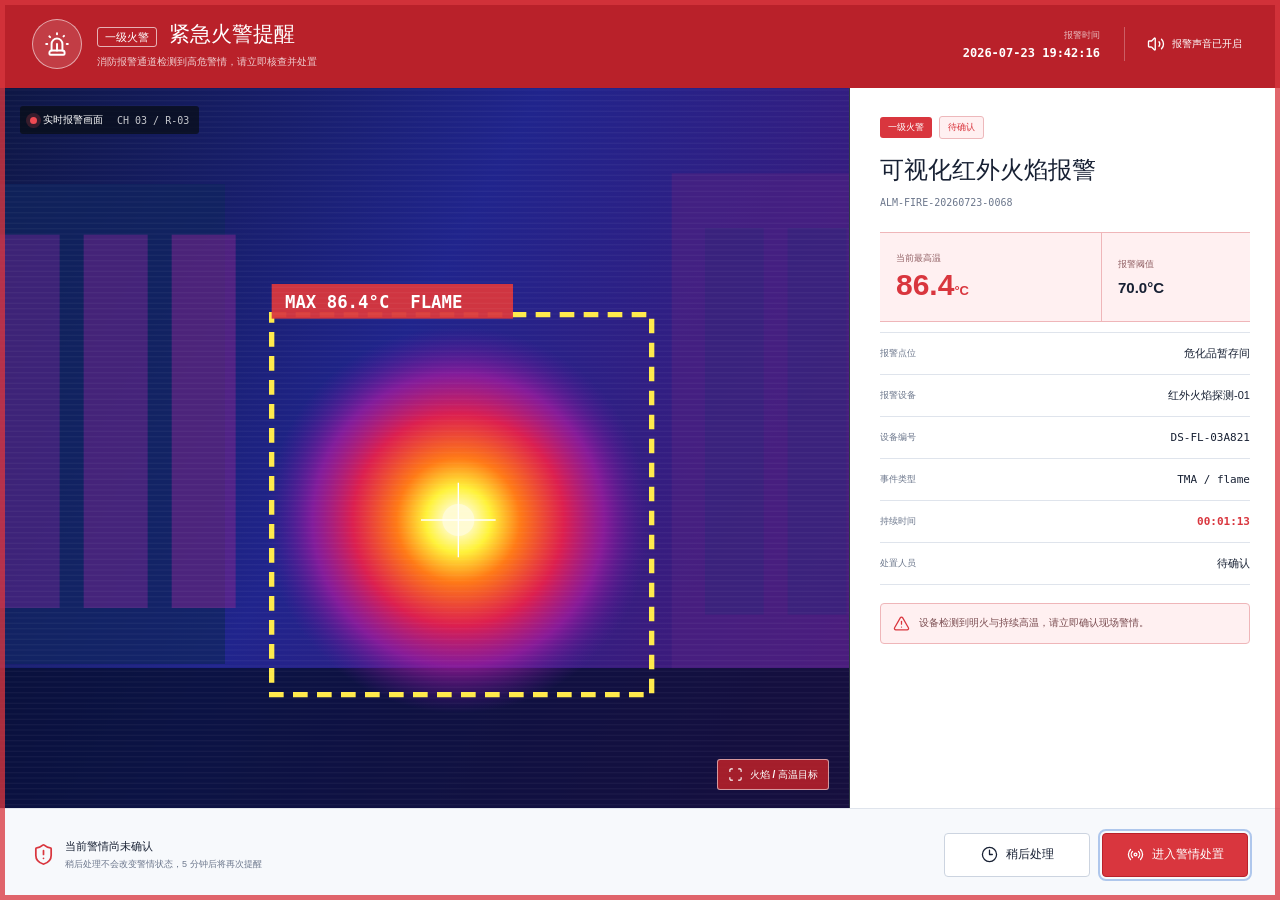
==== index.html @ d331633c "Publish smart fire safety demo" ====
<!doctype html>
<html lang="zh-CN">
  <head>
    <meta charset="UTF-8" />
    <meta name="viewport" content="width=device-width, initial-scale=1.0" />
    <meta name="color-scheme" content="light" />
    <title>智慧消防综合管理平台</title>
    <link rel="stylesheet" href="styles.css" />
  </head>
  <body>
    <div class="app-shell">
      <aside class="sidebar" aria-label="主导航">
        <div class="brand-block">
          <div class="brand-mark" aria-hidden="true"><i data-lucide="building-2"></i></div>
          <div>
            <strong>养老机构数智</strong>
            <span>管理平台</span>
          </div>
        </div>

        <nav class="nav-list">
          <button class="nav-item static-nav" type="button">
            <i data-lucide="folder"></i><span>任务中心</span><i data-lucide="chevron-right"></i>
          </button>
          <button class="nav-item static-nav" type="button"><i data-lucide="image"></i><span>主体责任</span><i data-lucide="chevron-right"></i></button>
          <button class="nav-item static-nav" type="button"><i data-lucide="folder"></i><span>场所设置</span><i data-lucide="chevron-right"></i></button>
          <button class="nav-item static-nav" type="button">
            <i data-lucide="folder"></i><span>设施运行</span><i data-lucide="chevron-right"></i>
          </button>
          <button class="nav-item static-nav" type="button"><i data-lucide="folder"></i><span>日常安全管理</span><i data-lucide="chevron-right"></i></button>
          <button class="nav-item static-nav" type="button"><i data-lucide="folder"></i><span>隐患整改</span><i data-lucide="chevron-right"></i></button>
          <button class="nav-item static-nav" type="button">
            <i data-lucide="folder"></i><span>能力提升</span><i data-lucide="chevron-right"></i>
          </button>
          <button class="nav-item static-nav" type="button"><i data-lucide="stethoscope"></i><span>教育培训</span><i data-lucide="chevron-right"></i></button>
          <button class="nav-item" type="button" data-view="terminals">
            <i data-lucide="cpu"></i><span>智能终端</span><i data-lucide="chevron-down"></i>
          </button>
          <button class="nav-subitem active" type="button" data-view="terminals">设备运行状态</button>
          <button class="nav-subitem" type="button" data-view="terminal-alarms">设备告警列表<b class="nav-sub-badge">3</b></button>
          <button class="nav-subitem" type="button" data-view="terminal-warnings">设备预警列表<b class="nav-sub-badge warning">4</b></button>
          <button class="nav-subitem" type="button" data-view="terminal-faults">设备故障记录<b class="nav-sub-badge fault" id="faultNavBadge">3</b></button>
          <button class="nav-item" type="button" data-view="video-monitoring" data-video-module="offduty">
            <i data-lucide="video"></i><span>视频监控</span><i data-lucide="chevron-right"></i>
          </button>
          <button class="nav-item static-nav" type="button"><i data-lucide="folder"></i><span>微型消防站</span><i data-lucide="chevron-right"></i></button>
          <button class="nav-item static-nav" type="button"><i data-lucide="satellite-dish"></i><span>消防点位设置</span><i data-lucide="chevron-right"></i></button>
        </nav>

        <div class="sidebar-status">
          <div class="status-heading">
            <span>报警接入服务</span>
            <i data-lucide="more-horizontal"></i>
          </div>
          <div class="service-row">
            <span class="pulse-dot"></span>
            <div><strong>AMS 监听正常</strong><small>UDP :7200</small></div>
          </div>
          <div class="service-meta"><span>设备在线</span><strong>31 / 32</strong></div>
        </div>
      </aside>

      <main class="main-area">
        <header class="topbar">
          <nav class="module-nav" aria-label="业务模块">
            <button type="button"><i data-lucide="shield-check"></i>食品安全</button>
            <button type="button"><i data-lucide="chart-pie"></i>膳食营养</button>
            <button type="button"><i data-lucide="leaf"></i>食材采购与经费</button>
            <button type="button"><i data-lucide="shopping-cart"></i>物品管理</button>
            <button type="button"><i data-lucide="badge-japanese-yen"></i>资金监测</button>
            <button class="active" type="button"><i data-lucide="flame"></i>消防安全</button>
            <button type="button"><i data-lucide="settings"></i>系统设置</button>
          </nav>
          <div class="topbar-actions">
            <div class="site-select"><button type="button" id="siteButton">金台区第一养老院 <i data-lucide="chevron-down"></i></button></div>
            <button class="message-button" type="button"><i data-lucide="message-circle"></i><span>消息中心</span><b>3</b></button>
            <button class="icon-button" type="button" id="soundToggle" title="关闭告警声音" aria-label="关闭告警声音">
              <i data-lucide="volume-2"></i><span class="notify-dot"></span>
            </button>
            <button class="icon-button" type="button" id="refreshButton" title="刷新数据" aria-label="刷新数据">
              <i data-lucide="refresh-cw"></i>
            </button>
            <div class="operator">
              <span>管</span>
              <div><strong>Admin</strong><small id="liveClock">2026-07-23 19:43:08</small></div>
              <i data-lucide="chevron-down"></i>
            </div>
          </div>
        </header>

        <div class="workspace-tabs">
          <button class="tab-collapse" type="button" title="收起侧栏" aria-label="收起侧栏"><i data-lucide="panel-left-close"></i></button>
          <div class="active-tab"><i data-lucide="cpu"></i><span id="workspaceTabLabel">设备运行状态</span><button type="button" title="关闭页签" aria-label="关闭页签"><i data-lucide="x"></i></button></div>
          <div class="tab-spacer"></div>
          <button class="tab-tools" type="button" title="页签管理" aria-label="页签管理"><i data-lucide="chevrons-right"></i></button>
        </div>

        <div class="view-container">
          <section class="app-view" id="view-dashboard" data-view-panel="dashboard" hidden>
            <div class="page-heading">
              <div>
                <div class="eyebrow"><span class="demo-badge">演示数据</span><span>园区消防态势</span></div>
                <h1>消防安全运行总览</h1>
              </div>
              <div class="page-actions">
                <span class="updated-at">数据更新于 <b id="updatedAt">19:43:08</b></span>
                <button class="secondary-button" type="button" id="exportButton"><i data-lucide="download"></i>导出日报</button>
              </div>
            </div>

            <div class="critical-strip" role="status">
              <div class="critical-icon"><i data-lucide="flame"></i></div>
              <div class="critical-copy">
                <div><span>一级告警</span><strong>可视化红外火焰探测器检测到火焰与高温</strong></div>
                <p>危化品暂存间 · 当前 86.4°C · 阈值 70.0°C · 19:42:16</p>
              </div>
              <div class="critical-duration"><small>持续时间</small><strong id="criticalDuration">00:01:12</strong></div>
              <button class="danger-button" type="button" data-action="handle" data-alert-id="flame">立即处置</button>
            </div>

            <div class="metric-band" aria-label="关键指标">
              <article class="metric-item metric-danger">
                <div><span>待处置告警</span><i data-lucide="circle-alert"></i></div>
                <strong>3</strong><small>较昨日同期 <b>+1</b></small>
              </article>
              <article class="metric-item">
                <div><span>今日告警</span><i data-lucide="bell-ring"></i></div>
                <strong>12</strong><small>已闭环 <b>9</b></small>
              </article>
              <article class="metric-item">
                <div><span>设备在线率</span><i data-lucide="radio-tower"></i></div>
                <strong>96.9<em>%</em></strong><small>31 / 32 台在线</small>
              </article>
              <article class="metric-item">
                <div><span>平均响应</span><i data-lucide="timer"></i></div>
                <strong>02:18</strong><small>目标 ≤ 03:00</small>
              </article>
              <article class="metric-item">
                <div><span>今日安全运行</span><i data-lucide="shield-check"></i></div>
                <strong>19<em>h</em></strong><small>高风险点位 1 处</small>
              </article>
            </div>

            <section class="operations-section" aria-labelledby="active-events-heading">
              <div class="section-toolbar">
                <div>
                  <h2 id="active-events-heading">实时事件</h2>
                  <span class="section-subtitle">按风险等级与触发时间排序</span>
                </div>
                <div class="segmented-control" role="tablist" aria-label="事件状态">
                  <button class="active" type="button" data-alert-filter="pending">待处置 <b>3</b></button>
                  <button type="button" data-alert-filter="processing">处理中 <b>2</b></button>
                  <button type="button" data-alert-filter="closed">已闭环 <b>9</b></button>
                </div>
              </div>

              <div class="event-workbench">
                <div class="alert-queue" id="alertQueue" aria-label="告警列表"></div>

                <div class="evidence-panel">
                  <div class="evidence-toolbar">
                    <div class="camera-title"><span class="live-dot"></span><strong id="focusCameraName">危化品暂存间 · 红外火焰-01</strong></div>
                    <div class="view-switch" role="group" aria-label="画面模式">
                      <button type="button" data-camera-mode="visible">可见光</button>
                      <button class="active" type="button" data-camera-mode="thermal">热成像</button>
                    </div>
                    <button class="icon-button compact" type="button" id="snapshotButton" title="保存当前抓拍" aria-label="保存当前抓拍"><i data-lucide="camera"></i></button>
                    <button class="icon-button compact" type="button" id="expandButton" title="全屏查看" aria-label="全屏查看"><i data-lucide="maximize-2"></i></button>
                  </div>
                  <div class="focus-canvas-wrap" id="focusCanvasWrap">
                    <canvas id="focusCanvas" width="960" height="540" aria-label="告警监控画面"></canvas>
                    <div class="canvas-hud top-left"><span id="focusTimestamp">2026-07-23 19:42:16</span><span>CH 03</span></div>
                    <div class="canvas-hud bottom-right"><span>演示画面</span></div>
                    <div class="temperature-scale" id="temperatureScale" aria-hidden="true"><span>120°</span><i></i><span>20°</span></div>
                  </div>
                  <div class="evidence-caption">
                    <div><i data-lucide="scan-line"></i><span id="evidenceSummary">检测区域 R-03 · 最高温点已超过阈值 16.4°C</span></div>
                    <button type="button" id="historyButton">查看前后 30 秒</button>
                  </div>
                </div>

                <aside class="event-detail" aria-label="事件详情">
                  <div class="detail-heading">
                    <div><span class="severity-label level-one" id="detailSeverity">一级</span><span class="state-label" id="detailState">待处置</span></div>
                    <button class="icon-button compact" type="button" id="detailMore" title="更多操作" aria-label="更多操作"><i data-lucide="ellipsis"></i></button>
                  </div>
                  <h3 id="detailTitle">高温与火焰报警</h3>
                  <p class="detail-code" id="detailCode">ALM-20260723-0042</p>
                  <dl class="detail-list">
                    <div><dt>监测点位</dt><dd id="detailLocation">危化品暂存间</dd></div>
                    <div><dt>触发设备</dt><dd id="detailDevice">红外火焰-01</dd></div>
                    <div><dt>设备序列号</dt><dd id="detailSerial">DS-FL-03A821</dd></div>
                    <div><dt>事件类型</dt><dd><code id="detailEventType">TMA / flame</code></dd></div>
                    <div><dt>通道 / 规则</dt><dd id="detailChannel">CH 03 / R-03</dd></div>
                    <div><dt>发生时间</dt><dd id="detailTime">2026-07-23 19:42:16</dd></div>
                  </dl>
                  <div class="temperature-reading" id="temperatureReading">
                    <div><span>当前最高温</span><strong id="currentTemp">86.4<em>°C</em></strong></div>
                    <div><span>报警阈值</span><b id="thresholdTemp">70.0°C</b></div>
                  </div>
                  <div class="response-owner">
                    <span>当前责任人</span>
                    <div><span class="avatar">未</span><b id="detailOwner">待分派</b></div>
                  </div>
                  <button class="primary-action" type="button" data-action="handle" data-alert-id="flame"><i data-lucide="radio"></i>接警并处置</button>
                </aside>
              </div>
            </section>

            <section class="monitoring-section" id="monitoring-section" aria-labelledby="monitoring-heading">
              <div class="section-toolbar">
                <div><h2 id="monitoring-heading">重点监测点位</h2><span class="section-subtitle">三类设备实时状态</span></div>
                <button class="text-button" type="button" data-view-jump="devices">查看全部设备 <i data-lucide="arrow-right"></i></button>
              </div>
              <div class="monitor-grid">
                <article class="monitor-card" data-alert-select="offduty">
                  <div class="monitor-visual"><canvas id="scene-offduty" width="640" height="360"></canvas><span class="monitor-chip danger">岗位无人</span><span class="monitor-time">19:40:31</span></div>
                  <div class="monitor-body"><div><strong>消控室主岗</strong><span>人员在离岗检测</span></div><div class="mini-stat"><span>离岗时长</span><b>06:48</b></div></div>
                  <footer><span><i></i>设备在线</span><code>isSupportOffDuty</code></footer>
                </article>
                <article class="monitor-card" data-alert-select="passage">
                  <div class="monitor-visual"><canvas id="scene-passage" width="640" height="360"></canvas><span class="monitor-chip warning">车辆占用</span><span class="monitor-time">19:41:03</span></div>
                  <div class="monitor-body"><div><strong>东侧消防通道</strong><span>室外通道检测</span></div><div class="mini-stat"><span>占用时长</span><b>02:13</b></div></div>
                  <footer><span><i></i>设备在线</span><code>isSupportChannelOccupy</code></footer>
                </article>
                <article class="monitor-card" data-alert-select="flame">
                  <div class="monitor-visual"><canvas id="scene-thermal" width="640" height="360"></canvas><span class="monitor-chip danger">火焰 / 高温</span><span class="monitor-time">19:42:16</span></div>
                  <div class="monitor-body"><div><strong>危化品暂存间</strong><span>可视化红外火焰探测</span></div><div class="mini-stat hot"><span>最高温度</span><b>86.4°C</b></div></div>
                  <footer><span><i></i>设备在线</span><code>TMA / flame</code></footer>
                </article>
              </div>
            </section>

            <section class="analysis-grid" aria-label="趋势和设备健康">
              <div class="trend-panel">
                <div class="section-toolbar compact-toolbar">
                  <div><h2>近 7 日告警趋势</h2><span class="section-subtitle">按设备类型统计</span></div>
                  <div class="legend"><span><i class="legend-offduty"></i>人员离岗</span><span><i class="legend-passage"></i>通道占用</span><span><i class="legend-flame"></i>火焰高温</span></div>
                </div>
                <canvas id="trendCanvas" width="900" height="260" aria-label="近七日告警趋势图"></canvas>
              </div>
              <div class="health-panel">
                <div class="section-toolbar compact-toolbar"><div><h2>设备健康</h2><span class="section-subtitle">1 台设备需要关注</span></div><button class="icon-button compact" title="设备健康设置" aria-label="设备健康设置"><i data-lucide="settings-2"></i></button></div>
                <div class="health-list">
                  <div><span class="health-icon warning"><i data-lucide="wifi-off"></i></span><p><strong>北门通道检测-02</strong><small>网络抖动 · 18:56</small></p><b>78%</b></div>
                  <div><span class="health-icon ok"><i data-lucide="cctv"></i></span><p><strong>消控室离岗检测-01</strong><small>运行正常 · 19:43</small></p><b>99%</b></div>
                  <div><span class="health-icon ok"><i data-lucide="thermometer"></i></span><p><strong>红外火焰探测-01</strong><small>运行正常 · 19:43</small></p><b>97%</b></div>
                </div>
              </div>
            </section>
          </section>

          <section class="app-view" id="view-alarms" data-view-panel="alarms" hidden>
            <div class="page-heading">
              <div><div class="eyebrow"><span>事件处置</span></div><h1>告警中心</h1></div>
              <div class="page-actions"><button class="secondary-button"><i data-lucide="sliders-horizontal"></i>通知规则</button><button class="primary-button"><i data-lucide="file-down"></i>导出记录</button></div>
            </div>
            <div class="alert-summary-band">
              <div><span>待处置</span><strong>3</strong><small>一级 1 · 二级 2</small></div>
              <div><span>处理中</span><strong>2</strong><small>超时 0</small></div>
              <div><span>今日已闭环</span><strong>9</strong><small>闭环率 75%</small></div>
              <div><span>平均处置时长</span><strong>08:42</strong><small>较昨日 -01:15</small></div>
            </div>
            <div class="filter-bar">
              <label class="filter-search"><i data-lucide="search"></i><input id="alarmSearch" type="search" placeholder="告警编号、设备或点位" /></label>
              <select id="typeFilter" aria-label="事件类型"><option value="all">全部事件类型</option><option value="flame">火焰 / 高温</option><option value="passage">通道占用</option><option value="offduty">人员离岗</option></select>
              <select id="levelFilter" aria-label="风险等级"><option value="all">全部等级</option><option value="1">一级</option><option value="2">二级</option><option value="3">三级</option></select>
              <select id="stateFilter" aria-label="处置状态"><option value="all">全部状态</option><option value="pending">待处置</option><option value="processing">处理中</option><option value="closed">已闭环</option></select>
              <button class="icon-button compact" id="clearFilters" title="重置筛选" aria-label="重置筛选"><i data-lucide="rotate-ccw"></i></button>
            </div>
            <div class="data-table-wrap">
              <table class="data-table alert-table">
                <thead><tr><th>风险</th><th>告警事件</th><th>点位 / 设备</th><th>事件类型</th><th>发生时间</th><th>持续</th><th>状态</th><th>责任人</th><th></th></tr></thead>
                <tbody id="alarmTableBody"></tbody>
              </table>
              <div class="table-empty" id="alarmTableEmpty" hidden><i data-lucide="search-x"></i><strong>未找到匹配告警</strong><span>请调整筛选条件</span></div>
              <div class="table-footer"><span id="alarmCountLabel">共 8 条记录</span><div class="pagination"><button disabled><i data-lucide="chevron-left"></i></button><button class="active">1</button><button>2</button><button><i data-lucide="chevron-right"></i></button></div></div>
            </div>
          </section>

          <section class="app-view" id="view-devices" data-view-panel="devices" hidden>
            <div class="page-heading">
              <div><div class="eyebrow"><span>设备资产</span></div><h1>设备管理</h1></div>
              <div class="page-actions"><button class="secondary-button"><i data-lucide="scan-search"></i>发现设备</button><button class="primary-button" id="addDeviceButton"><i data-lucide="plus"></i>添加设备</button></div>
            </div>
            <div class="device-overview">
              <div class="device-total"><span class="device-total-icon"><i data-lucide="boxes"></i></span><div><span>设备总数</span><strong>32</strong><small>覆盖 18 个监测点位</small></div></div>
              <div><span>在线</span><strong class="success-text">31</strong><div class="progress"><i style="width:96.9%"></i></div></div>
              <div><span>离线</span><strong class="danger-text">1</strong><div class="progress danger"><i style="width:3.1%"></i></div></div>
              <div><span>今日上报</span><strong>2,841</strong><small>事件与心跳数据</small></div>
              <div><span>平均可用率</span><strong>99.2%</strong><small>近 30 天</small></div>
            </div>
            <div class="filter-bar">
              <label class="filter-search wide"><i data-lucide="search"></i><input id="deviceSearch" type="search" placeholder="搜索设备名称、序列号或点位" /></label>
              <div class="segmented-control device-tabs"><button class="active" data-device-type="all">全部 32</button><button data-device-type="offduty">离岗检测 8</button><button data-device-type="passage">通道检测 16</button><button data-device-type="flame">火焰探测 8</button></div>
            </div>
            <div class="data-table-wrap">
              <table class="data-table device-table">
                <thead><tr><th>设备</th><th>监测点位</th><th>产品类型</th><th>能力识别</th><th>网络 / 心跳</th><th>在线状态</th><th>固件版本</th><th></th></tr></thead>
                <tbody id="deviceTableBody"></tbody>
              </table>
              <div class="table-footer"><span>显示 6 台重点设备，共 32 台</span><button class="text-button">查看全部资产 <i data-lucide="arrow-right"></i></button></div>
            </div>
          </section>

          <section class="app-view" id="view-terminals" data-view-panel="terminals">
            <div class="page-heading">
              <div><div class="eyebrow"><span>消防物联设备</span><span class="connection-badge"><i></i>状态同步正常</span></div><h1>设备运行状态</h1></div>
              <div class="page-actions"><span class="updated-at">最近同步 <b id="terminalSyncTime">19:43:08</b></span><button class="secondary-button" id="syncTerminals"><i data-lucide="refresh-cw"></i>同步状态</button></div>
            </div>

            <div class="terminal-overview" aria-label="智能终端概况">
              <div class="terminal-total"><span class="device-total-icon"><i data-lucide="cpu"></i></span><div><span>终端总数</span><strong>57</strong><small>8 类消防物联设备</small></div></div>
              <div><span>在线设备</span><strong class="success-text">56</strong><small>在线率 98.2%</small></div>
              <div><span>当前告警</span><strong class="danger-text">3</strong><small>均来自视频监测设备</small></div>
              <div><span>状态异常</span><strong class="warning-text">2</strong><small>离线 1 · 预警 1</small></div>
              <div><span>覆盖点位</span><strong>24</strong><small>消防水源、管网及重点区域</small></div>
            </div>

            <section class="terminal-types-section" aria-labelledby="terminal-types-heading">
              <div class="section-toolbar">
                <div><h2 id="terminal-types-heading">设备类型</h2><span class="section-subtitle">点击类型筛选设备</span></div>
                <button class="text-button active" type="button" data-terminal-type="all">全部设备 57 <i data-lucide="rotate-ccw"></i></button>
              </div>
              <div class="terminal-type-grid">
                <button class="terminal-type-card" type="button" data-terminal-type="power"><span class="terminal-type-icon blue"><i data-lucide="zap"></i></span><div><strong>智能用电采集终端</strong><small>12 台 · 全部在线</small></div><b class="status-pill online">正常</b></button>
                <button class="terminal-type-card" type="button" data-terminal-type="transmitter"><span class="terminal-type-icon cyan"><i data-lucide="radio-tower"></i></span><div><strong>用户信息传输装置</strong><small>6 台 · 全部在线</small></div><b class="status-pill online">正常</b></button>
                <button class="terminal-type-card" type="button" data-terminal-type="level"><span class="terminal-type-icon cyan"><i data-lucide="waves"></i></span><div><strong>无线远程液位采集终端</strong><small>8 台 · 1 台离线</small></div><b class="status-pill offline">关注</b></button>
                <button class="terminal-type-card" type="button" data-terminal-type="pressure"><span class="terminal-type-icon blue"><i data-lucide="gauge"></i></span><div><strong>无线远程压力采集终端</strong><small>10 台 · 全部在线</small></div><b class="status-pill online">正常</b></button>
                <button class="terminal-type-card" type="button" data-terminal-type="gas"><span class="terminal-type-icon amber"><i data-lucide="wind"></i></span><div><strong>可燃气体探测器</strong><small>5 台 · 1 台预警</small></div><b class="status-pill warning">预警</b></button>
                <button class="terminal-type-card camera-type" type="button" data-terminal-type="offduty"><span class="terminal-type-icon purple"><i data-lucide="user-round-x"></i></span><div><strong>人员在离岗监测</strong><small>4 台 · 1 条告警</small></div><b class="status-pill alarm">告警</b></button>
                <button class="terminal-type-card camera-type" type="button" data-terminal-type="passage"><span class="terminal-type-icon amber"><i data-lucide="traffic-cone"></i></span><div><strong>室外通道监测</strong><small>8 台 · 1 条告警</small></div><b class="status-pill alarm">告警</b></button>
                <button class="terminal-type-card camera-type" type="button" data-terminal-type="flame"><span class="terminal-type-icon red"><i data-lucide="flame"></i></span><div><strong>可视化红外火焰探测器</strong><small>4 台 · 1 条告警</small></div><b class="status-pill alarm">告警</b></button>
              </div>
            </section>

            <div class="filter-bar terminal-filter-bar">
              <label class="filter-search wide"><i data-lucide="search"></i><input id="terminalSearch" type="search" placeholder="搜索设备名称、编号或监测点位" /></label>
              <select id="terminalStatusFilter" aria-label="终端状态"><option value="all">全部状态</option><option value="normal">正常</option><option value="warning">预警</option><option value="alarm">告警</option><option value="offline">离线</option></select>
              <select id="terminalZoneFilter" aria-label="所属区域"><option value="all">全部区域</option><option value="消防控制室">消防控制室</option><option value="配电区域">配电区域</option><option value="消防水源">消防水源</option><option value="消防管网">消防管网</option><option value="重点防护区">重点防护区</option><option value="室外通道">室外通道</option></select>
              <button class="icon-button compact" id="clearTerminalFilters" title="重置筛选" aria-label="重置筛选"><i data-lucide="rotate-ccw"></i></button>
            </div>

            <div class="data-table-wrap">
              <table class="data-table terminal-table">
                <thead><tr><th>终端设备</th><th>监测点位</th><th>设备类型</th><th>实时状态 / 读数</th><th>通信质量</th><th>运行状态</th><th>更新时间</th><th></th></tr></thead>
                <tbody id="terminalTableBody"></tbody>
              </table>
              <div class="table-empty" id="terminalTableEmpty" hidden><i data-lucide="search-x"></i><strong>未找到匹配终端</strong><span>请调整筛选条件</span></div>
              <div class="table-footer"><span id="terminalCountLabel">显示 12 台重点终端，共 57 台</span><div class="terminal-legend"><span><i class="normal"></i>正常</span><span><i class="warning"></i>预警</span><span><i class="alarm"></i>告警</span><span><i class="offline"></i>离线</span></div></div>
            </div>
          </section>

          <section class="app-view terminal-event-view" id="view-terminal-alarms" data-view-panel="terminal-alarms" hidden>
            <div class="page-heading">
              <div><div class="eyebrow"><span>智能终端</span><span class="connection-badge alarm-connection"><i></i>火警通道在线</span></div><h1>设备告警列表</h1></div>
              <div class="page-actions"><span class="updated-at">最近接警 <b>19:42:16</b></span><button class="secondary-button" id="exportFireAlarms"><i data-lucide="file-down"></i>导出记录</button></div>
            </div>

            <div class="alert-summary-band fire-summary-band" aria-label="设备告警概况">
              <div><span>待确认火警</span><strong class="danger-text" id="firePendingCount">2</strong><small>一级火警 1 条</small></div>
              <div><span>警情处置中</span><strong class="warning-text" id="fireProcessingCount">1</strong><small>现场人员已到场</small></div>
              <div><span>今日火警</span><strong>6</strong><small>自动报警 5 · 主机上报 1</small></div>
              <div><span>今日已闭环</span><strong class="success-text" id="fireClosedCount">3</strong><small>平均处置 08:42</small></div>
            </div>

            <div class="filter-bar fire-alarm-filter">
              <label class="filter-search wide"><i data-lucide="search"></i><input id="fireAlarmSearch" type="search" placeholder="搜索警情编号、设备或点位" /></label>
              <select id="fireAlarmLevelFilter" aria-label="火警等级"><option value="all">全部等级</option><option value="1">一级火警</option><option value="2">二级火警</option></select>
              <select id="fireAlarmStateFilter" aria-label="火警状态"><option value="all">全部状态</option><option value="pending">待确认</option><option value="confirmed">已确认</option><option value="processing">处置中</option><option value="reset">已复位</option><option value="false">误报消警</option></select>
              <button class="icon-button compact" id="clearFireAlarmFilters" title="重置筛选" aria-label="重置筛选"><i data-lucide="rotate-ccw"></i></button>
            </div>

            <div class="fire-alarm-workbench">
              <aside class="fire-alarm-list-panel" aria-label="火警记录">
                <header><div><strong>火警记录</strong><span id="fireAlarmCountLabel">共 6 条</span></div><span class="live-indicator"><i></i>实时</span></header>
                <div class="fire-alarm-list" id="fireAlarmList"></div>
                <div class="fire-list-empty" id="fireAlarmListEmpty" hidden><i data-lucide="search-x"></i><span>暂无匹配火警</span></div>
              </aside>

              <section class="fire-alarm-detail-panel" aria-label="火警详情">
                <header class="fire-detail-header">
                  <div><div class="fire-detail-tags"><span class="severity-label level-one" id="fireDetailLevel">一级火警</span><span class="state-pill pending" id="fireDetailState">待确认</span></div><h2 id="fireDetailTitle">可视化红外火焰报警</h2><p id="fireDetailMeta">危化品暂存间 · 红外火焰探测-01 · ALM-FIRE-20260723-0068</p></div>
                  <div class="fire-detail-clock"><span>持续时间</span><strong id="fireDetailDuration">00:01:12</strong></div>
                </header>

                <div class="fire-process-strip" id="fireProcessStrip" aria-label="警情处置进度"></div>

                <div class="fire-detail-body">
                  <div class="fire-evidence-column">
                    <div class="fire-evidence-toolbar">
                      <div><strong id="fireEvidenceTitle">现场影像</strong><span id="fireEvidenceTime">2026-07-23 19:42:16</span></div>
                      <div class="segmented-control compact-segmented fire-evidence-switch" role="group" aria-label="影像类型">
                        <button class="active" type="button" data-fire-evidence="images"><i data-lucide="images"></i>火警图片</button>
                        <button type="button" data-fire-evidence="video"><i data-lucide="video"></i>前后录像</button>
                      </div>
                    </div>

                    <div class="fire-data-evidence" id="fireDataEvidence" hidden>
                      <div class="data-evidence-status"><span><i data-lucide="radio-tower"></i></span><div><strong>用户信息传输装置数据上报</strong><p>当前事件由消防主机数据触发，无现场图片及前后录像。</p></div><b>数据型事件</b></div>
                      <dl class="data-evidence-grid">
                        <div><dt>主机状态</dt><dd id="transmitterHostState">火警</dd></div>
                        <div><dt>上报协议</dt><dd id="transmitterProtocol">ISUP / EHome</dd></div>
                        <div><dt>报警回路</dt><dd id="transmitterLoop">03</dd></div>
                        <div><dt>报警点位</dt><dd id="transmitterPoint">012</dd></div>
                        <div><dt>事件代码</dt><dd><code id="transmitterEventCode">fireAlarm</code></dd></div>
                        <div><dt>事件状态</dt><dd><code id="transmitterEventState">active</code></dd></div>
                      </dl>
                      <div class="raw-report-block"><header><span>原始上报摘要</span><time id="transmitterReportTime">19:36:09</time></header><code id="transmitterRawReport">eventType=fireAlarm; eventState=active; loop=03; point=012;</code></div>
                    </div>

                    <div class="fire-image-evidence" id="fireImageEvidence">
                      <div class="fire-main-visual"><canvas id="fireAlarmMainCanvas" width="960" height="540" aria-label="火警主画面"></canvas><span class="evidence-label danger">火焰检测框</span><span class="evidence-camera">CH 03 · 可见光</span></div>
                      <div class="fire-thumbnail-grid">
                        <button class="fire-thumbnail active" type="button" data-fire-image-mode="visible"><canvas id="fireSnapshotVisible" width="320" height="180" aria-label="可见光抓拍"></canvas><span>可见光抓拍</span><time>19:42:16</time></button>
                        <button class="fire-thumbnail" type="button" data-fire-image-mode="thermal"><canvas id="fireSnapshotThermal" width="320" height="180" aria-label="热成像抓拍"></canvas><span>热成像抓拍</span><time>19:42:16</time></button>
                        <button class="fire-thumbnail" type="button" data-fire-image-mode="context"><canvas id="fireSnapshotContext" width="320" height="180" aria-label="现场全景"></canvas><span>现场全景</span><time>19:42:08</time></button>
                      </div>
                    </div>

                    <div class="fire-video-evidence" id="fireVideoEvidence" hidden>
                      <div class="fire-video-visual"><canvas id="fireAlarmVideoCanvas" width="960" height="540" aria-label="火警前后录像"></canvas><button class="video-play-button" id="fireVideoPlay" type="button" title="播放录像" aria-label="播放录像"><i data-lucide="play"></i></button><span class="evidence-camera" id="fireVideoTimestamp">19:41:46 · 报警前 30 秒</span></div>
                      <div class="video-timeline"><i></i><span class="alarm-marker"></span></div>
                      <div class="video-offset-control" role="group" aria-label="录像时间段"><button class="active" type="button" data-fire-video-offset="before">报警前 30 秒</button><button type="button" data-fire-video-offset="alarm">告警时刻</button><button type="button" data-fire-video-offset="after">报警后 30 秒</button></div>
                    </div>
                  </div>

                  <aside class="fire-information-panel">
                    <div class="fire-reading-strip"><div><span>当前最高温</span><strong id="fireDetailTemperature">86.4<em>°C</em></strong></div><div><span>报警阈值</span><b id="fireDetailThreshold">70.0°C</b></div></div>
                    <dl class="fire-information-list">
                      <div><dt>报警点位</dt><dd id="fireDetailLocation">危化品暂存间</dd></div>
                      <div><dt>报警设备</dt><dd id="fireDetailDevice">红外火焰探测-01</dd></div>
                      <div><dt>设备编号</dt><dd><code id="fireDetailSerial">DS-FL-03A821</code></dd></div>
                      <div><dt>报警类型</dt><dd><code id="fireDetailEventType">TMA / flame</code></dd></div>
                      <div><dt>报警通道</dt><dd id="fireDetailChannel">CH 03 / R-03</dd></div>
                      <div><dt>处置人员</dt><dd id="fireDetailOperator">待确认</dd></div>
                    </dl>
                    <div class="fire-disposition-note"><span>警情记录</span><p id="fireDispositionNote">设备检测到明火与持续高温，请立即确认现场警情。</p></div>
                    <div class="fire-action-grid">
                      <button class="fire-action assignment" type="button" data-assign-fire><i data-lucide="user-plus"></i>指派处置人员</button>
                      <button class="fire-action primary" type="button" data-fire-action="confirm"><i data-lucide="badge-check"></i>确认警情</button>
                      <button class="fire-action false" type="button" data-fire-action="false"><i data-lucide="circle-x"></i>误报消警</button>
                      <button class="fire-action" type="button" data-fire-action="dispose"><i data-lucide="radio"></i>警情处置</button>
                      <button class="fire-action" type="button" data-fire-action="reset"><i data-lucide="rotate-ccw"></i>设备复位</button>
                    </div>
                  </aside>
                </div>
              </section>
            </div>
          </section>

          <section class="app-view" id="view-terminal-warnings" data-view-panel="terminal-warnings" hidden>
            <div class="page-heading">
              <div><div class="eyebrow"><span>智能终端</span><span>运行风险提示</span></div><h1>设备预警列表</h1></div>
              <div class="page-actions"><button class="primary-button" id="exportWarnings"><i data-lucide="file-down"></i>导出记录</button></div>
            </div>
            <div class="alert-summary-band warning-summary-band" aria-label="设备预警概况">
              <div><span>当前预警</span><strong class="warning-text" id="warningActiveCount">4</strong><small>高风险 1 · 中风险 3</small></div>
              <div><span>待核查</span><strong id="warningPendingCount">3</strong><small>最长等待 12 分钟</small></div>
              <div><span>今日已恢复</span><strong class="success-text" id="warningRecoveredCount">8</strong><small>自动恢复 6 · 人工 2</small></div>
              <div><span>预警设备类型</span><strong>5</strong><small>用电、燃气、水系统及视频</small></div>
            </div>
            <div class="filter-bar">
              <label class="filter-search wide"><i data-lucide="search"></i><input id="terminalWarningSearch" type="search" placeholder="搜索预警编号、设备或点位" /></label>
              <select id="terminalWarningTypeFilter" aria-label="设备类型"><option value="all">全部设备类型</option><option value="power">智能用电</option><option value="transmitter">用户信息传输装置</option><option value="gas">可燃气体</option><option value="level">远程液位</option><option value="pressure">远程压力</option><option value="camera">视频监测</option></select>
              <select id="terminalWarningStateFilter" aria-label="预警状态"><option value="all">全部状态</option><option value="pending">待核查</option><option value="checking">核查中</option><option value="recovered">已恢复</option></select>
              <button class="icon-button compact" id="clearTerminalWarningFilters" title="重置筛选" aria-label="重置筛选"><i data-lucide="rotate-ccw"></i></button>
            </div>
            <div class="data-table-wrap">
              <table class="data-table terminal-warning-table">
                <thead><tr><th>风险</th><th>预警信息</th><th>设备 / 点位</th><th>当前值</th><th>预警阈值</th><th>首次发生</th><th>最近更新</th><th>处置人</th><th>状态</th><th></th></tr></thead>
                <tbody id="terminalWarningTableBody"></tbody>
              </table>
              <div class="table-empty" id="terminalWarningTableEmpty" hidden><i data-lucide="search-x"></i><strong>未找到匹配预警</strong><span>请调整筛选条件</span></div>
              <div class="table-footer"><span id="terminalWarningCountLabel">共 7 条记录</span><div class="warning-legend"><span><i class="risk-high"></i>高风险</span><span><i class="risk-medium"></i>中风险</span><span><i class="risk-low"></i>低风险</span></div></div>
            </div>
          </section>

          <section class="app-view" id="view-terminal-faults" data-view-panel="terminal-faults" hidden>
            <div class="page-heading">
              <div><div class="eyebrow"><span>智能终端</span><span>设备运行维护档案</span></div><h1>设备故障记录</h1></div>
            </div>
            <div class="alert-summary-band fault-summary-band" aria-label="设备故障概况">
              <div><span>当前故障</span><strong class="danger-text" id="faultActiveCount">3</strong><small>全部终端实时汇总</small></div>
              <div><span>待处理</span><strong id="faultPendingCount">1</strong><small>需要指派运维人员</small></div>
              <div><span>处理中</span><strong class="warning-text" id="faultProcessingCount">2</strong><small>运维人员已接单</small></div>
              <div><span>今日已修复</span><strong class="success-text" id="faultRepairedCount">5</strong><small>设备状态恢复正常</small></div>
            </div>
            <div class="filter-bar">
              <label class="filter-search wide"><i data-lucide="search"></i><input id="terminalFaultSearch" type="search" placeholder="搜索故障编号、设备、点位或故障代码" /></label>
              <select id="terminalFaultTypeFilter" aria-label="故障设备类型">
                <option value="all">全部设备类型</option>
                <option value="power">智能用电采集终端</option>
                <option value="transmitter">用户信息传输装置</option>
                <option value="level">无线远程液位终端</option>
                <option value="pressure">无线远程压力终端</option>
                <option value="gas">可燃气体探测器</option>
                <option value="offduty">人员在离岗监测</option>
                <option value="passage">室外通道监测</option>
                <option value="flame">红外火焰探测器</option>
              </select>
              <select id="terminalFaultStateFilter" aria-label="故障状态"><option value="all">全部状态</option><option value="pending">待处理</option><option value="processing">处理中</option><option value="repaired">已修复</option></select>
              <button class="icon-button compact" id="clearTerminalFaultFilters" title="重置筛选" aria-label="重置筛选"><i data-lucide="rotate-ccw"></i></button>
            </div>
            <div class="data-table-wrap">
              <table class="data-table terminal-fault-table">
                <thead><tr><th>故障信息</th><th>设备 / 点位</th><th>故障类型</th><th>首次发生</th><th>最近更新</th><th>持续时间</th><th>处理人</th><th>状态</th><th>操作</th></tr></thead>
                <tbody id="terminalFaultTableBody"></tbody>
              </table>
              <div class="table-empty" id="terminalFaultTableEmpty" hidden><i data-lucide="search-x"></i><strong>未找到匹配故障</strong><span>请调整筛选条件</span></div>
              <div class="table-footer"><span id="terminalFaultCountLabel">共 8 条记录</span><div class="fault-legend"><span><i class="pending"></i>待处理</span><span><i class="processing"></i>处理中</span><span><i class="repaired"></i>已修复</span></div></div>
            </div>
          </section>

          <section class="app-view video-monitoring-view" id="view-video-monitoring" data-view-panel="video-monitoring" hidden>
            <div class="page-heading video-page-heading">
              <div>
                <div class="eyebrow"><span>视频监控</span><span class="connection-badge"><i></i><b id="videoModuleCapability">双人值守检测在线</b></span></div>
                <h1 id="videoModuleTitle">双人值守监测</h1>
              </div>
              <div class="page-actions">
                <span class="live-indicator"><i></i>实时视频</span>
                <button class="secondary-button" id="videoSnapshotButton" type="button"><i data-lucide="camera"></i>保存抓拍</button>
              </div>
            </div>

            <div class="video-module-tabs" role="tablist" aria-label="视频监控类型">
              <button class="active" type="button" data-video-module-tab="offduty"><i data-lucide="users"></i><span>双人值守监测</span><b>1 条预警</b></button>
              <button type="button" data-video-module-tab="passage"><i data-lucide="traffic-cone"></i><span>消防通道监测</span><b>1 条预警</b></button>
              <button type="button" data-video-module-tab="flame"><i data-lucide="scan-thermal"></i><span>红外火灾监控摄像头</span><b class="danger">1 条告警</b></button>
            </div>

            <div class="alert-summary-band video-summary-band" aria-label="视频监控概况">
              <div><span>接入摄像头</span><strong id="videoSummaryDevices">4</strong><small id="videoSummaryDevicesNote">4 台在线</small></div>
              <div><span id="videoSummaryActiveLabel">当前脱岗预警</span><strong class="warning-text" id="videoSummaryActive">1</strong><small id="videoSummaryActiveNote">持续 06:48</small></div>
              <div><span>今日事件</span><strong id="videoSummaryToday">6</strong><small id="videoSummaryTodayNote">已消警 5 条</small></div>
              <div><span>录像存储</span><strong>30<em> 天</em></strong><small>录像完整率 100%</small></div>
            </div>

            <section class="video-monitor-workbench" aria-label="视频监控工作台">
              <aside class="video-channel-panel">
                <header><div><strong>监控通道</strong><span id="videoChannelCount">4 个通道</span></div><button class="icon-button compact" id="videoChannelRefresh" type="button" title="刷新通道" aria-label="刷新通道"><i data-lucide="refresh-cw"></i></button></header>
                <div class="video-channel-list" id="videoChannelList"></div>
              </aside>

              <section class="video-live-panel">
                <div class="video-live-toolbar">
                  <div class="camera-title"><span class="live-dot"></span><strong id="videoCameraName">消防控制室全景 · 双人值守-01</strong></div>
                  <div class="view-switch" id="videoViewSwitch" role="group" aria-label="视频画面模式">
                    <button class="active" type="button" data-video-view-mode="visible">可见光</button>
                    <button type="button" data-video-view-mode="thermal">热成像</button>
                  </div>
                  <button class="icon-button compact" id="videoFullscreenButton" type="button" title="全屏查看" aria-label="全屏查看"><i data-lucide="maximize-2"></i></button>
                </div>
                <div class="video-monitor-canvas-wrap" id="videoMonitorCanvasWrap">
                  <canvas id="videoMonitorCanvas" width="960" height="540" aria-label="实时监控视频"></canvas>
                  <div class="canvas-hud top-left"><span id="videoMonitorTime">2026-07-23 19:43:08</span><span id="videoMonitorChannel">CH 01</span></div>
                  <div class="canvas-hud bottom-right"><span>LIVE</span><span>1080P</span></div>
                  <span class="video-scene-state warning" id="videoSceneState"><i data-lucide="user-round-x"></i>当前 1 / 2 人在岗</span>
                  <div class="temperature-scale" id="videoMonitorTemperatureScale" hidden><span>120°</span><i></i><span>20°</span></div>
                </div>
                <div class="video-live-caption">
                  <div><i data-lucide="scan-line"></i><span id="videoLiveSummary">副岗连续 06:48 未检测到值守人员</span></div>
                  <button type="button" id="videoPlaybackButton"><i data-lucide="calendar-clock"></i>录像回看</button>
                </div>
              </section>

              <aside class="video-event-panel">
                <div class="video-event-heading"><span class="severity-label level-two" id="videoEventLevel">脱岗预警</span><span class="state-pill pending" id="videoEventState">待消警</span></div>
                <h2 id="videoEventTitle">双人值守人数不足</h2>
                <p id="videoEventDescription">消防控制室当前仅识别到 1 名值守人员，请核实副岗人员状态。</p>
                <dl class="video-event-details">
                  <div><dt>监控点位</dt><dd id="videoEventPoint">消防控制室</dd></div>
                  <div><dt>触发设备</dt><dd id="videoEventDevice">双人值守-01</dd></div>
                  <div><dt>事件类型</dt><dd><code id="videoEventType">offDuty</code></dd></div>
                  <div><dt id="videoMetricLabel">在岗人数</dt><dd id="videoMetricValue">1 / 2 人</dd></div>
                  <div><dt>发生时间</dt><dd id="videoEventTime">19:40:31</dd></div>
                  <div><dt>处置人员</dt><dd id="videoEventOwner">待处置</dd></div>
                </dl>
                <div class="video-event-note"><i data-lucide="info"></i><p id="videoEventNote">脱岗消警后保留抓拍、录像和操作记录。</p></div>
                <div class="video-event-actions">
                  <button class="primary-button" id="videoPrimaryAction" type="button"><i data-lucide="badge-check"></i><span>脱岗消警</span></button>
                </div>
              </aside>
            </section>

            <section class="video-record-section" aria-labelledby="videoRecordHeading">
              <div class="section-toolbar">
                <div><h2 id="videoRecordHeading">脱岗预警记录</h2><span class="section-subtitle" id="videoRecordSubtitle">抓拍、录像和消警结果全程留痕</span></div>
                <div class="video-record-filter" role="group" aria-label="记录状态">
                  <button class="active" type="button" data-video-record-filter="all">全部记录</button>
                  <button type="button" data-video-record-filter="active">待处理</button>
                  <button type="button" data-video-record-filter="closed">已完成</button>
                </div>
              </div>
              <div class="data-table-wrap">
                <table class="data-table video-record-table">
                  <thead><tr><th>发生时间</th><th>事件信息</th><th>设备 / 点位</th><th>持续时间</th><th>处置人员</th><th>状态</th><th></th></tr></thead>
                  <tbody id="videoRecordTableBody"></tbody>
                </table>
                <div class="table-empty" id="videoRecordEmpty" hidden><i data-lucide="inbox"></i><strong>暂无匹配记录</strong><span>请切换其他状态查看</span></div>
                <div class="table-footer"><span id="videoRecordCount">共 0 条记录</span><span>录像与事件记录保存 30 天</span></div>
              </div>
            </section>
          </section>

          <section class="app-view" id="view-access" data-view-panel="access" hidden>
            <div class="page-heading">
              <div><div class="eyebrow"><span>HCISUPSDK V2.5</span><span class="connection-badge"><i></i>链路正常</span></div><h1>海康设备接入状态</h1></div>
              <div class="page-actions"><span class="updated-at">最近心跳 <b>19:43:06</b></span><button class="secondary-button" id="testConnection"><i data-lucide="zap"></i>链路检测</button></div>
            </div>
            <section class="pipeline-section" aria-labelledby="pipeline-heading">
              <div class="section-toolbar"><div><h2 id="pipeline-heading">报警接入链路</h2><span class="section-subtitle">设备注册与 AMS 报警回调</span></div><span class="protocol-chip">ISUP 5.0 / UDP</span></div>
              <div class="pipeline">
                <div class="pipeline-node"><span><i data-lucide="cctv"></i></span><strong>海康设备</strong><small>32 台 · 31 在线</small></div>
                <i data-lucide="arrow-right"></i>
                <div class="pipeline-node"><span><i data-lucide="server-cog"></i></span><strong>CMS 注册服务</strong><small>NET_ECMS_StartListen</small></div>
                <i data-lucide="arrow-right"></i>
                <div class="pipeline-node active"><span><i data-lucide="radio-tower"></i></span><strong>AMS 报警监听</strong><small>NET_EALARM_StartListen</small></div>
                <i data-lucide="arrow-right"></i>
                <div class="pipeline-node"><span><i data-lucide="braces"></i></span><strong>事件解析</strong><small>XML / JSON / Picture</small></div>
                <i data-lucide="arrow-right"></i>
                <div class="pipeline-node"><span><i data-lucide="layout-dashboard"></i></span><strong>消防平台</strong><small>入库 · 通知 · 处置</small></div>
              </div>
            </section>
            <div class="access-grid">
              <section class="listener-panel">
                <div class="section-toolbar compact-toolbar"><div><h2>服务监听</h2><span class="section-subtitle">当前运行参数</span></div><button class="icon-button compact"><i data-lucide="settings-2"></i></button></div>
                <dl class="listener-list">
                  <div><dt>CMS 注册服务</dt><dd><span class="status-pill online">运行中</span></dd></div>
                  <div><dt>AMS 报警服务</dt><dd><span class="status-pill online">运行中</span></dd></div>
                  <div><dt>监听地址</dt><dd><code>10.18.32.20:7200</code></dd></div>
                  <div><dt>传输协议</dt><dd>UDP <small>byProtocolType = 1</small></dd></div>
                  <div><dt>SessionKey</dt><dd><span class="status-pill online">已同步</span></dd></div>
                  <div><dt>今日回调</dt><dd><strong>2,841</strong> 次</dd></div>
                  <div><dt>回调失败</dt><dd><strong>0</strong> 次</dd></div>
                  <div><dt>平均解析耗时</dt><dd><strong>36 ms</strong></dd></div>
                </dl>
              </section>
              <section class="callback-panel">
                <div class="section-toolbar compact-toolbar"><div><h2>实时回调</h2><span class="section-subtitle">最近 5 条设备事件</span></div><span class="live-indicator"><i></i>LIVE</span></div>
                <div class="callback-log" id="callbackLog">
                  <div><time>19:42:16.328</time><code>EHOME_ISAPI_ALARM</code><span class="log-event danger">TMA / flame</span><b>DS-FL-03A821</b></div>
                  <div><time>19:41:03.104</time><code>EHOME_ISAPI_ALARM</code><span class="log-event warning">channelOccupy</span><b>DS-PS-08D114</b></div>
                  <div><time>19:40:31.942</time><code>EHOME_ISAPI_ALARM</code><span class="log-event warning">offDuty</span><b>DS-OD-01C772</b></div>
                  <div><time>19:39:55.007</time><code>ENUM_DEV_SESSIONKEY</code><span class="log-event ok">sessionKey</span><b>DS-PS-12D302</b></div>
                  <div><time>19:38:46.611</time><code>EHOME_ALARM</code><span class="log-event ok">heartbeat</span><b>DS-FL-07B219</b></div>
                </div>
              </section>
            </div>
            <section class="mapping-section">
              <div class="section-toolbar"><div><h2>三类产品字段映射</h2><span class="section-subtitle">依据 HCISUPSDK 通用开发指南 V2.5</span></div><span class="document-ref"><i data-lucide="book-open"></i>能力集 / 报警回调 / ISAPI 事件</span></div>
              <div class="data-table-wrap flush">
                <table class="data-table mapping-table"><thead><tr><th>业务场景</th><th>设备能力字段</th><th>事件识别</th><th>平台展示字段</th><th>当前状态</th></tr></thead><tbody>
                  <tr><td><span class="type-icon purple"><i data-lucide="user-round-x"></i></span><b>人员在离岗检测</b></td><td><code>isSupportOffDuty</code></td><td><code>eventType / eventState</code></td><td>点位、通道、离岗时长、抓拍图</td><td><span class="status-pill online">已映射</span></td></tr>
                  <tr><td><span class="type-icon amber"><i data-lucide="traffic-cone"></i></span><b>室外消防通道检测</b></td><td><code>isSupportChannelOccupy</code><small>isSupportFireEscapeDetection</small></td><td><code>eventType / ruleID</code></td><td>占用目标、持续时长、检测框、图片</td><td><span class="status-pill online">已映射</span></td></tr>
                  <tr><td><span class="type-icon red"><i data-lucide="flame"></i></span><b>可视化红外火焰探测</b></td><td><code>isSupportDetectorTemperatureAlarm</code><small>highTemperature / riseTemperature / flame</small></td><td><code>TMA / flame</code></td><td>当前温度、阈值、可见光图、热图</td><td><span class="status-pill online">已映射</span></td></tr>
                </tbody></table>
              </div>
            </section>
          </section>
        </div>
      </main>
    </div>

    <section class="critical-fire-alert" id="criticalFireAlert" role="alertdialog" aria-modal="true" aria-labelledby="criticalFireAlertTitle" aria-describedby="criticalFireAlertNote" hidden>
      <header class="critical-fire-alert-header">
        <div class="critical-fire-alert-mark"><span><i data-lucide="siren"></i></span><div><b>一级火警</b><strong>紧急火警提醒</strong><p>消防报警通道检测到高危警情，请立即核查并处置</p></div></div>
        <div class="critical-fire-alert-status">
          <div><span>报警时间</span><time id="criticalFireAlertTime">2026-07-23 19:42:16</time></div>
          <button class="critical-fire-sound-status" id="criticalFireSoundStatus" type="button" title="关闭报警声音" aria-label="关闭报警声音"><i data-lucide="volume-2"></i><span>报警声音已开启</span></button>
        </div>
      </header>

      <main class="critical-fire-alert-main">
        <section class="critical-fire-alert-visual" aria-label="火警现场画面">
          <canvas id="criticalFireAlertCanvas" width="1280" height="720" aria-label="一级火警热成像画面"></canvas>
          <div class="critical-fire-alert-data" id="criticalFireAlertData" hidden>
            <span><i data-lucide="radio-tower"></i></span>
            <div><small>消防主机数据上报</small><strong id="criticalFireDataState">火警</strong><p>当前事件由用户信息传输装置上报，无现场图片及前后录像。</p></div>
            <dl>
              <div><dt>通信协议</dt><dd id="criticalFireDataProtocol">ISUP / EHome</dd></div>
              <div><dt>报警回路</dt><dd id="criticalFireDataLoop">03</dd></div>
              <div><dt>报警点位</dt><dd id="criticalFireDataPoint">012</dd></div>
              <div><dt>事件代码</dt><dd><code id="criticalFireDataCode">fireAlarm</code></dd></div>
            </dl>
          </div>
          <div class="critical-fire-visual-hud">
            <span><i></i>实时报警画面</span>
            <code id="criticalFireAlertChannel">CH 03 / R-03</code>
          </div>
          <div class="critical-fire-detection-label" id="criticalFireDetectionLabel"><i data-lucide="scan"></i>火焰 / 高温目标</div>
        </section>

        <aside class="critical-fire-alert-detail">
          <div class="critical-fire-alert-tags"><span>一级火警</span><b>待确认</b></div>
          <h1 id="criticalFireAlertTitle">可视化红外火焰报警</h1>
          <code class="critical-fire-alert-no" id="criticalFireAlertNo">ALM-FIRE-20260723-0068</code>
          <div class="critical-fire-reading" id="criticalFireReading">
            <div><span>当前最高温</span><strong id="criticalFireTemperature">86.4<em>°C</em></strong></div>
            <div><span>报警阈值</span><b id="criticalFireThreshold">70.0°C</b></div>
          </div>
          <dl class="critical-fire-alert-info">
            <div><dt>报警点位</dt><dd id="criticalFireLocation">危化品暂存间</dd></div>
            <div><dt>报警设备</dt><dd id="criticalFireDevice">红外火焰探测-01</dd></div>
            <div><dt>设备编号</dt><dd><code id="criticalFireSerial">DS-FL-03A821</code></dd></div>
            <div><dt>事件类型</dt><dd><code id="criticalFireEventType">TMA / flame</code></dd></div>
            <div><dt>持续时间</dt><dd class="critical-fire-duration" id="criticalFireDuration">00:01:12</dd></div>
            <div><dt>处置人员</dt><dd id="criticalFireOperator">待确认</dd></div>
          </dl>
          <div class="critical-fire-alert-note" id="criticalFireAlertNote"><i data-lucide="triangle-alert"></i><p>设备检测到明火与持续高温，请立即确认现场警情。</p></div>
        </aside>
      </main>

      <footer class="critical-fire-alert-actions">
        <div><i data-lucide="shield-alert"></i><span><strong>当前警情尚未确认</strong><small>稍后处理不会改变警情状态，5 分钟后将再次提醒</small></span></div>
        <button class="critical-fire-snooze" id="criticalFireSnooze" type="button"><i data-lucide="clock-3"></i>稍后处理</button>
        <button class="critical-fire-enter" id="criticalFireEnter" type="button"><i data-lucide="radio"></i>进入警情处置</button>
      </footer>
    </section>

    <div class="modal-backdrop" id="handleModal" hidden>
      <section class="handle-modal" role="dialog" aria-modal="true" aria-labelledby="handleModalTitle">
        <header><div><span class="severity-label level-one" id="modalSeverity">一级告警</span><h2 id="handleModalTitle">接警处置</h2></div><button class="icon-button" type="button" data-modal-close title="关闭" aria-label="关闭"><i data-lucide="x"></i></button></header>
        <div class="modal-event-summary"><span class="summary-icon"><i data-lucide="flame"></i></span><div><strong id="modalEventTitle">高温与火焰报警</strong><p id="modalEventMeta">危化品暂存间 · 19:42:16 · ALM-20260723-0042</p></div></div>
        <form id="handleForm">
          <label><span>处置人员</span><select id="handlerSelect" required><option value="">请选择处置人员</option><option>王晨（当班值守）</option><option>李明（消防主管）</option><option>赵凯（现场巡查）</option></select></label>
          <label><span>处置方式</span><div class="option-grid"><button class="selected" type="button" data-disposal="现场核查"><i data-lucide="footprints"></i>现场核查</button><button type="button" data-disposal="视频复核"><i data-lucide="video"></i>视频复核</button><button type="button" data-disposal="联动通知"><i data-lucide="phone-call"></i>联动通知</button></div></label>
          <label><span>处置备注</span><textarea id="handleNote" rows="3" placeholder="记录现场情况或处置要求"></textarea></label>
          <div class="notify-row"><div><strong>同步通知消防主管</strong><small>通过平台消息与短信发送</small></div><label class="switch"><input type="checkbox" checked /><i></i></label></div>
          <footer><button class="secondary-button" type="button" data-modal-close>取消</button><button class="primary-button" type="submit"><i data-lucide="radio"></i>确认接警</button></footer>
        </form>
      </section>
    </div>

    <div class="modal-backdrop" id="assignmentModal" hidden>
      <section class="handle-modal assignment-modal" role="dialog" aria-modal="true" aria-labelledby="assignmentModalTitle">
        <header><div><span class="assignment-badge"><i data-lucide="user-plus"></i>任务指派</span><h2 id="assignmentModalTitle">指派处置人员</h2></div><button class="icon-button" type="button" data-assignment-close title="关闭" aria-label="关闭"><i data-lucide="x"></i></button></header>
        <div class="modal-event-summary assignment-summary"><span class="summary-icon"><i data-lucide="siren"></i></span><div><strong id="assignmentTargetTitle">可视化红外火焰报警</strong><p id="assignmentTargetMeta">危化品暂存间 · ALM-FIRE-20260723-0068</p></div></div>
        <form id="assignmentForm">
          <label><span>处置人员</span><select id="assignmentPerson" required><option value="">请选择处置人员</option><option>王晨（当班值守）</option><option>李明（消防主管）</option><option>赵凯（现场巡查）</option><option>陈峰（设备运维）</option></select></label>
          <label><span>任务要求</span><textarea id="assignmentMessage" rows="3" placeholder="填写现场核查、处置或反馈要求"></textarea></label>
          <div class="assignment-info-row"><i data-lucide="clock-3"></i><div><strong>要求 10 分钟内响应</strong><small>超时未接单将通知消防主管</small></div></div>
          <div class="notify-row"><div><strong>立即通知处置人员</strong><small>通过平台消息与短信发送任务</small></div><label class="switch"><input id="assignmentNotify" type="checkbox" checked /><i></i></label></div>
          <footer><button class="secondary-button" type="button" data-assignment-close>取消</button><button class="primary-button" type="submit"><i data-lucide="send"></i>确认指派</button></footer>
        </form>
      </section>
    </div>

    <div class="modal-backdrop" id="faultDetailModal" hidden>
      <section class="handle-modal fault-detail-modal" role="dialog" aria-modal="true" aria-labelledby="faultDetailModalTitle">
        <header>
          <div><span class="assignment-badge fault-detail-badge"><i data-lucide="wrench"></i>设备运维档案</span><h2 id="faultDetailModalTitle">设备故障详情</h2></div>
          <button class="icon-button" type="button" data-fault-detail-close title="关闭" aria-label="关闭"><i data-lucide="x"></i></button>
        </header>
        <div class="record-detail-summary fault-detail-summary">
          <div><span class="state-pill pending" id="faultDetailState">待处理</span><strong id="faultDetailTitle">设备通信中断</strong><small id="faultDetailMeta">2026-07-23 16:30:42 · DEV_OFFLINE</small></div>
          <code id="faultDetailNo">FLT-20260723-0031</code>
        </div>
        <div class="fault-detail-grid">
          <div class="fault-diagnostic-panel">
            <span class="fault-diagnostic-icon"><i data-lucide="radio-tower"></i></span>
            <div><small>故障数据来源</small><strong id="faultDetailSource">NB-IoT 心跳检测</strong><p>本记录由设备状态数据触发，不包含现场图片或视频。</p></div>
            <code id="faultDetailCode">DEV_OFFLINE</code>
          </div>
          <dl class="record-detail-list fault-detail-list">
            <div><dt>设备名称</dt><dd id="faultDetailDevice">无线远程液位终端-04</dd></div>
            <div><dt>设备编号</dt><dd><code id="faultDetailSerial">WL-04-B9230</code></dd></div>
            <div><dt>安装点位</dt><dd id="faultDetailPoint">屋顶高位水箱</dd></div>
            <div><dt>故障类型</dt><dd id="faultDetailType">通信中断</dd></div>
            <div><dt>持续时间</dt><dd id="faultDetailDuration">03:12:26</dd></div>
            <div><dt>处理人员</dt><dd id="faultDetailAssignee">待指派</dd></div>
            <div><dt>修复时间</dt><dd id="faultDetailRepairedAt">--</dd></div>
          </dl>
        </div>
        <div class="fault-detail-note" id="faultDetailNote"><i data-lucide="info"></i><div><strong>当前处理记录</strong><p>设备连续多个心跳周期未上报，等待指派运维人员现场核查。</p></div></div>
        <div class="fault-process" aria-label="故障处理过程">
          <div class="completed" id="faultProcessReported"><span><i data-lucide="radio"></i></span><strong>故障上报</strong><small id="faultProcessReportedAt">16:30:42</small></div>
          <i data-lucide="chevron-right"></i>
          <div id="faultProcessAssigned"><span><i data-lucide="user-check"></i></span><strong>人员指派</strong><small id="faultProcessAssignedAt">待指派</small></div>
          <i data-lucide="chevron-right"></i>
          <div id="faultProcessRepaired"><span><i data-lucide="circle-check"></i></span><strong>完成修复</strong><small id="faultProcessRepairedAt">待完成</small></div>
        </div>
        <footer class="fault-detail-actions">
          <button class="secondary-button" type="button" data-fault-detail-close>关闭</button>
          <button class="secondary-button" type="button" id="faultDetailAssign"><i data-lucide="user-plus"></i>指派人员</button>
          <button class="primary-button" type="button" id="faultDetailRepair"><i data-lucide="circle-check"></i>标记修复</button>
        </footer>
      </section>
    </div>

    <div class="modal-backdrop" id="videoPlaybackModal" hidden>
      <section class="handle-modal video-playback-modal" role="dialog" aria-modal="true" aria-labelledby="videoPlaybackTitle">
        <header>
          <div><span class="assignment-badge"><i data-lucide="calendar-clock"></i>录像检索</span><h2 id="videoPlaybackTitle">视频录像回看</h2></div>
          <button class="icon-button" type="button" data-video-playback-close title="关闭" aria-label="关闭"><i data-lucide="x"></i></button>
        </header>
        <div class="playback-query-bar">
          <label><span>监控通道</span><select id="videoPlaybackChannel"></select></label>
          <label><span>回看日期</span><input id="videoPlaybackDate" type="date" value="2026-07-23" /></label>
          <label><span>开始时间</span><input id="videoPlaybackStart" type="time" value="19:30" /></label>
          <label><span>结束时间</span><input id="videoPlaybackEnd" type="time" value="20:00" /></label>
          <button class="primary-button" id="videoPlaybackSearch" type="button"><i data-lucide="search"></i>查询录像</button>
        </div>
        <div class="playback-result-meta"><span><i data-lucide="hard-drive"></i><b id="videoPlaybackResult">录像连续，已加载 30 分钟</b></span><span id="videoPlaybackRange">2026-07-23 19:30 - 20:00</span></div>
        <div class="playback-canvas-wrap">
          <canvas id="videoPlaybackCanvas" width="960" height="540" aria-label="历史录像回看画面"></canvas>
          <div class="canvas-hud top-left"><span id="videoPlaybackTimestamp">2026-07-23 19:40:31</span><span id="videoPlaybackChannelCode">CH 01</span></div>
          <span class="playback-badge"><i data-lucide="history"></i>历史录像</span>
        </div>
        <div class="playback-controls">
          <button class="playback-play-button" id="videoPlaybackPlay" type="button" title="播放" aria-label="播放"><i data-lucide="play"></i></button>
          <span>19:30:00</span>
          <input id="videoPlaybackProgress" type="range" min="0" max="100" value="35" aria-label="录像播放进度" />
          <span>20:00:00</span>
          <select id="videoPlaybackSpeed" aria-label="播放速度"><option>0.5x</option><option selected>1.0x</option><option>2.0x</option><option>4.0x</option></select>
        </div>
        <div class="playback-segments" aria-label="录像片段">
          <button class="active" type="button" data-playback-segment="normal"><i></i><span>19:30 - 19:40</span><small>连续录像</small></button>
          <button type="button" data-playback-segment="event"><i></i><span>19:40 - 19:47</span><small>事件录像</small></button>
          <button type="button" data-playback-segment="normal"><i></i><span>19:47 - 20:00</span><small>连续录像</small></button>
        </div>
      </section>
    </div>

    <div class="modal-backdrop" id="videoRecordModal" hidden>
      <section class="handle-modal video-record-modal" role="dialog" aria-modal="true" aria-labelledby="videoRecordDetailTitle">
        <header>
          <div><span class="assignment-badge"><i data-lucide="clipboard-check"></i>事件记录</span><h2 id="videoRecordDetailTitle">脱岗预警记录详情</h2></div>
          <button class="icon-button" type="button" data-video-record-close title="关闭" aria-label="关闭"><i data-lucide="x"></i></button>
        </header>
        <div class="record-detail-summary">
          <div><span class="state-pill reset" id="videoRecordDetailState">已消警</span><strong id="videoRecordDetailEvent">副岗短时脱岗</strong><small id="videoRecordDetailMeta">2026-07-23 16:42:09 · offDuty</small></div>
          <code id="videoRecordDetailNo">REC-OD-20260723-0002</code>
        </div>
        <div class="record-detail-grid">
          <div class="record-snapshot-wrap">
            <canvas id="videoRecordCanvas" width="960" height="540" aria-label="事件抓拍画面"></canvas>
            <span><i data-lucide="camera"></i>事件抓拍</span>
          </div>
          <dl class="record-detail-list">
            <div><dt>监控点位</dt><dd id="videoRecordDetailPoint">消防控制室</dd></div>
            <div><dt>触发设备</dt><dd id="videoRecordDetailDevice">双人值守-03</dd></div>
            <div><dt>持续时间</dt><dd id="videoRecordDetailDuration">00:02:25</dd></div>
            <div><dt>处置人员</dt><dd id="videoRecordDetailOwner">王晨</dd></div>
            <div><dt>处置方式</dt><dd id="videoRecordDetailMethod">视频复核并脱岗消警</dd></div>
            <div><dt>完成时间</dt><dd id="videoRecordDetailClosedAt">2026-07-23 16:45:02</dd></div>
          </dl>
        </div>
        <div class="record-conclusion"><i data-lucide="badge-check"></i><div><strong>处置结论</strong><p id="videoRecordDetailConclusion">副岗值守人员已返回岗位，双人值守状态恢复正常，预警完成消警。</p></div></div>
        <div class="record-process" aria-label="事件处置过程">
          <div class="completed"><span><i data-lucide="radio"></i></span><strong>预警上报</strong><small id="videoRecordReportedAt">16:42:09</small></div>
          <i data-lucide="chevron-right"></i>
          <div class="completed"><span><i data-lucide="eye"></i></span><strong>视频复核</strong><small>16:42:38</small></div>
          <i data-lucide="chevron-right"></i>
          <div class="completed"><span><i data-lucide="user-check"></i></span><strong>人员返岗</strong><small>16:44:51</small></div>
          <i data-lucide="chevron-right"></i>
          <div class="completed"><span><i data-lucide="circle-check"></i></span><strong>完成消警</strong><small id="videoRecordCompletedAt">16:45:02</small></div>
        </div>
        <footer><button class="primary-button" type="button" data-video-record-close><i data-lucide="check"></i>关闭</button></footer>
      </section>
    </div>

    <div class="toast" id="toast" role="status" aria-live="polite" hidden><i data-lucide="circle-check"></i><span>操作成功</span></div>

    <script src="assets/vendor/lucide.min.js"></script>
    <script src="app.js"></script>
  </body>
</html>
---- styles.css ----
:root {
  --blue: #0754c8;
  --blue-strong: #0347ad;
  --blue-soft: #e9f1ff;
  --blue-pale: #f3f7ff;
  --ink: #172033;
  --muted: #6c778c;
  --muted-2: #8e98aa;
  --line: #dfe4ec;
  --line-strong: #ccd4e0;
  --workspace: #f2f5f9;
  --white: #ffffff;
  --danger: #d9363e;
  --danger-dark: #b9212a;
  --danger-soft: #fff0f1;
  --warning: #d97706;
  --warning-soft: #fff6e7;
  --success: #14805e;
  --success-soft: #eaf8f2;
  --purple: #7856c5;
  --cyan: #17839c;
  --sidebar-width: 200px;
  --topbar-height: 60px;
  --tabbar-height: 40px;
  font-family: Inter, "PingFang SC", "Microsoft YaHei", "Noto Sans CJK SC", sans-serif;
  color: var(--ink);
  background: var(--workspace);
  font-synthesis: none;
  text-rendering: optimizeLegibility;
}

* {
  box-sizing: border-box;
  letter-spacing: 0;
}

html,
body {
  margin: 0;
  min-width: 320px;
  min-height: 100%;
  background: var(--workspace);
}

body {
  font-size: 14px;
  overflow: hidden;
}

button,
input,
select,
textarea {
  font: inherit;
  letter-spacing: 0;
}

button,
select {
  cursor: pointer;
}

button:focus-visible,
input:focus-visible,
select:focus-visible,
textarea:focus-visible {
  outline: 2px solid rgba(7, 84, 200, 0.3);
  outline-offset: 2px;
}

button:disabled {
  cursor: not-allowed;
  opacity: 0.5;
}

svg {
  width: 18px;
  height: 18px;
  stroke-width: 1.8;
}

code,
kbd {
  font-family: "SFMono-Regular", Consolas, monospace;
}

[hidden] {
  display: none !important;
}

.app-shell {
  display: grid;
  grid-template-columns: var(--sidebar-width) minmax(0, 1fr);
  width: 100vw;
  height: 100vh;
  overflow: hidden;
}

.app-shell.sidebar-collapsed {
  --sidebar-width: 0px;
}

.app-shell.sidebar-collapsed .sidebar {
  visibility: hidden;
  overflow: hidden;
}

.sidebar {
  display: flex;
  flex-direction: column;
  min-height: 0;
  background: var(--white);
  border-right: 1px solid var(--line);
  z-index: 5;
}

.brand-block {
  height: var(--topbar-height);
  flex: 0 0 var(--topbar-height);
  display: flex;
  align-items: center;
  gap: 10px;
  padding: 0 12px 0 10px;
  border-bottom: 1px solid var(--line);
}

.brand-mark {
  width: 42px;
  height: 42px;
  display: grid;
  place-items: center;
  color: white;
  background: #1266cc;
  border: 4px solid #69aa2f;
  clip-path: polygon(50% 0%, 95% 22%, 95% 76%, 50% 100%, 5% 76%, 5% 22%);
  flex: 0 0 42px;
}

.brand-mark svg {
  width: 21px;
  height: 21px;
}

.brand-block strong {
  display: block;
  color: #06488f;
  font-size: 18px;
  line-height: 1.15;
  white-space: nowrap;
}

.brand-block span {
  display: block;
  margin-top: 3px;
  color: #315b8e;
  font-size: 12px;
  text-align: center;
  white-space: nowrap;
}

.nav-list {
  flex: 1;
  min-height: 0;
  padding: 15px 0 20px;
  overflow-y: auto;
  scrollbar-width: thin;
}

.nav-label {
  display: block;
  margin: 8px 16px 7px;
  color: #a2aabc;
  font-size: 11px;
  text-transform: uppercase;
}

.nav-label-spaced {
  margin-top: 22px;
}

.nav-item,
.nav-subitem {
  width: 100%;
  min-height: 46px;
  display: flex;
  align-items: center;
  gap: 10px;
  border: 0;
  border-left: 3px solid transparent;
  padding: 0 11px 0 10px;
  color: #6f7b90;
  background: transparent;
  text-align: left;
  transition: color 150ms ease, background 150ms ease;
}

.nav-item > svg:first-child {
  width: 17px;
  height: 17px;
  flex: 0 0 auto;
}

.nav-item > span {
  min-width: 0;
  flex: 1;
  overflow: hidden;
  text-overflow: ellipsis;
  white-space: nowrap;
}

.nav-item > svg:last-child {
  width: 14px;
  height: 14px;
}

.nav-item > b {
  min-width: 20px;
  height: 20px;
  display: grid;
  place-items: center;
  border-radius: 10px;
  color: white;
  background: var(--danger);
  font-size: 11px;
}

.nav-item:hover,
.nav-subitem:hover {
  color: var(--blue);
  background: #f5f8fd;
}

.nav-item.active {
  color: var(--blue);
  background: var(--blue-soft);
  border-left-color: var(--blue);
  font-weight: 600;
}

.nav-subitem {
  min-height: 40px;
  padding-left: 48px;
  font-size: 13px;
}

.nav-subitem.active {
  color: white;
  background: var(--blue);
  border-left-color: var(--blue);
  font-weight: 600;
}

.nav-sub-badge {
  min-width: 18px;
  height: 18px;
  display: grid;
  place-items: center;
  margin-left: auto;
  border-radius: 9px;
  padding: 0 5px;
  color: white;
  background: var(--danger);
  font-size: 9px;
  line-height: 1;
}

.nav-sub-badge.warning {
  background: var(--warning);
}

.nav-sub-badge.fault {
  background: #68768a;
}

.nav-subitem.active .nav-sub-badge {
  color: var(--blue);
  background: white;
}

.sidebar-status {
  flex: 0 0 auto;
  margin: 0 10px 12px;
  padding: 12px;
  border: 1px solid var(--line);
  border-radius: 4px;
  background: #f8fafc;
}

.status-heading,
.service-row,
.service-meta {
  display: flex;
  align-items: center;
}

.status-heading {
  justify-content: space-between;
  color: var(--muted);
  font-size: 12px;
}

.status-heading svg {
  width: 15px;
}

.service-row {
  gap: 8px;
  margin-top: 12px;
}

.pulse-dot,
.live-dot {
  width: 8px;
  height: 8px;
  border-radius: 50%;
  background: var(--success);
  box-shadow: 0 0 0 4px rgba(20, 128, 94, 0.12);
  flex: 0 0 auto;
}

.service-row strong,
.service-row small {
  display: block;
}

.service-row strong {
  font-size: 12px;
}

.service-row small {
  margin-top: 3px;
  color: var(--muted-2);
  font-size: 11px;
}

.service-meta {
  justify-content: space-between;
  margin-top: 11px;
  padding-top: 10px;
  border-top: 1px solid var(--line);
  color: var(--muted);
  font-size: 11px;
}

.service-meta strong {
  color: var(--ink);
}

.main-area {
  min-width: 0;
  height: 100vh;
  display: grid;
  grid-template-rows: var(--topbar-height) var(--tabbar-height) minmax(0, 1fr);
  overflow: hidden;
}

.topbar {
  min-width: 0;
  display: flex;
  align-items: center;
  justify-content: space-between;
  border-bottom: 1px solid var(--line);
  background: white;
  padding: 0 12px 0 18px;
  z-index: 4;
}

.module-nav {
  min-width: 0;
  height: 100%;
  display: flex;
  align-items: stretch;
}

.module-nav button {
  min-width: max-content;
  display: flex;
  align-items: center;
  gap: 7px;
  border: 0;
  border-bottom: 3px solid transparent;
  padding: 2px 18px 0;
  color: #273044;
  background: white;
  font-weight: 600;
  white-space: nowrap;
}

.module-nav button:hover {
  color: var(--blue);
  background: #f8faff;
}

.module-nav button.active {
  color: var(--blue);
  border-bottom-color: var(--blue);
}

.module-nav svg {
  width: 19px;
  height: 19px;
}

.topbar-actions,
.site-select,
.message-button,
.operator {
  display: flex;
  align-items: center;
}

.topbar-actions {
  flex: 0 0 auto;
  height: 100%;
  gap: 5px;
}

.site-select button,
.message-button {
  height: 38px;
  display: flex;
  align-items: center;
  gap: 6px;
  border: 0;
  color: var(--ink);
  background: transparent;
  white-space: nowrap;
}

.site-select button {
  font-weight: 600;
}

.site-select svg,
.operator > svg {
  width: 14px;
  height: 14px;
}

.message-button {
  color: #556076;
  font-size: 12px;
}

.message-button svg {
  width: 16px;
}

.message-button b {
  min-width: 16px;
  height: 16px;
  display: grid;
  place-items: center;
  border-radius: 8px;
  color: white;
  background: var(--danger);
  font-size: 10px;
}

.global-search,
.filter-search {
  display: flex;
  align-items: center;
  gap: 8px;
  border: 1px solid var(--line-strong);
  background: white;
}

.global-search {
  width: 300px;
  height: 36px;
  padding: 0 9px;
  border-radius: 4px;
}

.global-search svg,
.filter-search svg {
  width: 16px;
  color: var(--muted-2);
}

.global-search input,
.filter-search input {
  min-width: 0;
  flex: 1;
  border: 0;
  outline: 0;
  color: var(--ink);
  background: transparent;
}

.global-search kbd {
  border: 1px solid var(--line);
  border-radius: 3px;
  padding: 1px 4px;
  color: var(--muted-2);
  background: #f7f8fa;
  font-size: 10px;
}

.icon-button {
  position: relative;
  width: 36px;
  height: 36px;
  display: grid;
  place-items: center;
  flex: 0 0 36px;
  border: 1px solid transparent;
  border-radius: 4px;
  color: #68748a;
  background: transparent;
}

.icon-button:hover {
  color: var(--blue);
  border-color: var(--line);
  background: #f6f8fb;
}

.icon-button.compact {
  width: 30px;
  height: 30px;
  flex-basis: 30px;
}

.icon-button.compact svg {
  width: 16px;
  height: 16px;
}

.icon-button.spinning svg {
  animation: spin 700ms linear;
}

.notify-dot {
  position: absolute;
  top: 7px;
  right: 7px;
  width: 6px;
  height: 6px;
  border: 1px solid white;
  border-radius: 50%;
  background: var(--danger);
}

.operator {
  height: 40px;
  gap: 8px;
  margin-left: 5px;
  padding-left: 10px;
  border-left: 1px solid var(--line);
}

.operator > span,
.avatar {
  width: 30px;
  height: 30px;
  display: grid;
  place-items: center;
  border-radius: 50%;
  color: var(--blue);
  background: var(--blue-soft);
  font-size: 12px;
  font-weight: 700;
}

.operator strong,
.operator small {
  display: block;
}

.operator strong {
  font-size: 12px;
}

.operator small {
  margin-top: 2px;
  color: var(--muted-2);
  font-size: 10px;
}

.workspace-tabs {
  display: flex;
  align-items: center;
  border-bottom: 1px solid var(--line);
  background: #f6f8fc;
  overflow: hidden;
}

.tab-collapse,
.tab-tools,
.active-tab button {
  border: 0;
  background: transparent;
}

.tab-collapse,
.tab-tools {
  width: 40px;
  height: 30px;
  display: grid;
  place-items: center;
  margin: 0 6px;
  border-radius: 4px;
  color: #8490a5;
  background: #e8edf5;
}

.tab-collapse svg,
.tab-tools svg {
  width: 16px;
}

.active-tab {
  align-self: stretch;
  display: flex;
  align-items: center;
  gap: 7px;
  padding: 0 8px 0 12px;
  color: var(--blue);
  background: var(--blue-soft);
  border-bottom: 2px solid var(--blue);
  font-weight: 600;
}

.active-tab > svg {
  width: 15px;
}

.active-tab button {
  width: 24px;
  height: 24px;
  display: grid;
  place-items: center;
  color: #77839a;
}

.active-tab button svg {
  width: 13px;
}

.tab-spacer {
  flex: 1;
}

.view-container {
  min-height: 0;
  overflow: auto;
  padding: 14px;
  background: var(--workspace);
}

.app-view {
  min-height: 100%;
  border-radius: 5px;
  padding: 20px;
  background: white;
  box-shadow: 0 1px 2px rgba(22, 33, 55, 0.04);
}

.page-heading,
.page-actions,
.eyebrow,
.critical-strip,
.critical-copy > div,
.metric-item > div,
.section-toolbar,
.segmented-control,
.evidence-toolbar,
.camera-title,
.view-switch,
.evidence-caption,
.detail-heading,
.response-owner,
.monitor-body,
.monitor-card footer,
.legend,
.health-list > div {
  display: flex;
  align-items: center;
}

.page-heading {
  justify-content: space-between;
  gap: 20px;
  min-height: 48px;
  margin-bottom: 16px;
}

.eyebrow {
  gap: 8px;
  margin-bottom: 5px;
  color: var(--muted);
  font-size: 11px;
}

.eyebrow > span + span::before {
  content: "";
  width: 3px;
  height: 3px;
  display: inline-block;
  margin: 0 7px 2px 0;
  border-radius: 50%;
  background: #a7afbd;
}

.demo-badge,
.connection-badge {
  display: inline-flex;
  align-items: center;
  gap: 5px;
  border: 1px solid #adc8f0;
  border-radius: 3px;
  padding: 2px 6px;
  color: var(--blue);
  background: var(--blue-pale);
  font-size: 10px;
}

.page-heading h1 {
  margin: 0;
  font-size: 22px;
  line-height: 1.2;
}

.page-actions {
  gap: 10px;
}

.updated-at {
  color: var(--muted-2);
  font-size: 11px;
}

.updated-at b {
  color: #556176;
}

.secondary-button,
.primary-button,
.danger-button,
.primary-action,
.text-button {
  display: inline-flex;
  align-items: center;
  justify-content: center;
  gap: 7px;
  min-height: 36px;
  border-radius: 4px;
  padding: 0 14px;
  font-weight: 600;
  white-space: nowrap;
}

.secondary-button {
  border: 1px solid var(--blue);
  color: var(--blue);
  background: white;
}

.secondary-button:hover {
  background: var(--blue-pale);
}

.primary-button,
.primary-action {
  border: 1px solid var(--blue);
  color: white;
  background: var(--blue);
}

.primary-button:hover,
.primary-action:hover {
  background: var(--blue-strong);
}

.danger-button {
  border: 1px solid var(--danger);
  color: white;
  background: var(--danger);
}

.danger-button:hover {
  background: var(--danger-dark);
}

.text-button {
  min-height: 30px;
  border: 0;
  padding: 0;
  color: var(--blue);
  background: transparent;
}

.secondary-button svg,
.primary-button svg,
.text-button svg,
.primary-action svg {
  width: 15px;
  height: 15px;
}

.critical-strip {
  position: relative;
  min-height: 70px;
  gap: 14px;
  margin-bottom: 14px;
  border: 1px solid #f0b7ba;
  border-left: 4px solid var(--danger);
  border-radius: 4px;
  padding: 10px 12px;
  background: var(--danger-soft);
  overflow: hidden;
}

.critical-icon {
  width: 42px;
  height: 42px;
  display: grid;
  place-items: center;
  border-radius: 50%;
  color: white;
  background: var(--danger);
  flex: 0 0 42px;
}

.critical-icon svg {
  width: 22px;
  height: 22px;
}

.critical-copy {
  min-width: 0;
  flex: 1;
}

.critical-copy > div {
  gap: 9px;
}

.critical-copy span {
  border-radius: 3px;
  padding: 2px 6px;
  color: white;
  background: var(--danger);
  font-size: 10px;
  font-weight: 700;
}

.critical-copy strong {
  min-width: 0;
  overflow: hidden;
  text-overflow: ellipsis;
  white-space: nowrap;
  font-size: 14px;
}

.critical-copy p {
  margin: 6px 0 0;
  color: #7e4e52;
  font-size: 12px;
}

.critical-duration {
  min-width: 88px;
  padding: 0 14px;
  border-left: 1px solid #efc8ca;
  text-align: center;
}

.critical-duration small,
.critical-duration strong {
  display: block;
}

.critical-duration small {
  color: #956b6e;
  font-size: 10px;
}

.critical-duration strong {
  margin-top: 4px;
  color: var(--danger-dark);
  font-family: "SFMono-Regular", Consolas, monospace;
  font-size: 16px;
}

.metric-band {
  display: grid;
  grid-template-columns: repeat(5, minmax(0, 1fr));
  margin-bottom: 14px;
  border: 1px solid var(--line);
  border-radius: 4px;
  background: white;
}

.metric-item {
  min-width: 0;
  padding: 13px 17px;
  border-right: 1px solid var(--line);
}

.metric-item:last-child {
  border-right: 0;
}

.metric-item > div {
  justify-content: space-between;
  color: var(--muted);
  font-size: 11px;
}

.metric-item > div svg {
  width: 17px;
  height: 17px;
  color: #8290a6;
}

.metric-item > strong {
  display: block;
  margin: 5px 0 2px;
  font-size: 24px;
  line-height: 1;
}

.metric-item > strong em {
  margin-left: 2px;
  font-size: 13px;
  font-style: normal;
}

.metric-item > small {
  color: var(--muted-2);
  font-size: 10px;
}

.metric-item > small b {
  color: var(--ink);
}

.metric-danger > strong,
.metric-danger > div svg,
.metric-danger > small b {
  color: var(--danger);
}

.operations-section,
.monitoring-section,
.trend-panel,
.health-panel,
.pipeline-section,
.listener-panel,
.callback-panel,
.mapping-section {
  border: 1px solid var(--line);
  border-radius: 4px;
  background: white;
}

.operations-section,
.monitoring-section {
  margin-bottom: 14px;
}

.section-toolbar {
  min-height: 50px;
  justify-content: space-between;
  gap: 16px;
  padding: 0 14px;
  border-bottom: 1px solid var(--line);
}

.section-toolbar h2 {
  display: inline;
  margin: 0;
  font-size: 15px;
}

.section-subtitle {
  margin-left: 10px;
  color: var(--muted-2);
  font-size: 11px;
}

.compact-toolbar {
  min-height: 47px;
}

.segmented-control {
  gap: 0;
  min-height: 30px;
  border: 1px solid var(--line-strong);
  border-radius: 4px;
  overflow: hidden;
}

.segmented-control button {
  min-height: 30px;
  border: 0;
  border-right: 1px solid var(--line-strong);
  padding: 0 12px;
  color: var(--muted);
  background: white;
  font-size: 12px;
}

.segmented-control button:last-child {
  border-right: 0;
}

.segmented-control button.active {
  color: white;
  background: var(--blue);
}

.segmented-control button b {
  margin-left: 2px;
}

.event-workbench {
  display: grid;
  grid-template-columns: minmax(265px, 310px) minmax(400px, 1fr) minmax(240px, 275px);
  min-height: 510px;
}

.alert-queue {
  border-right: 1px solid var(--line);
  background: #fbfcfe;
}

.alert-item {
  position: relative;
  width: 100%;
  min-height: 104px;
  display: block;
  border: 0;
  border-bottom: 1px solid var(--line);
  border-left: 3px solid transparent;
  padding: 13px 13px 12px;
  color: var(--ink);
  background: transparent;
  text-align: left;
}

.alert-item:hover {
  background: #f3f6fb;
}

.alert-item.active {
  border-left-color: var(--blue);
  background: var(--blue-pale);
}

.alert-item-top,
.alert-item-meta,
.alert-item-footer {
  display: flex;
  align-items: center;
}

.alert-item-top {
  justify-content: space-between;
  margin-bottom: 7px;
}

.severity-label,
.state-label,
.monitor-chip,
.status-pill,
.protocol-chip,
.live-indicator {
  display: inline-flex;
  align-items: center;
  justify-content: center;
  border-radius: 3px;
  font-size: 10px;
  font-weight: 700;
}

.severity-label {
  min-height: 20px;
  padding: 0 6px;
}

.severity-label.level-one {
  color: var(--danger);
  background: var(--danger-soft);
  border: 1px solid #efbfc2;
}

.severity-label.level-two {
  color: var(--warning);
  background: var(--warning-soft);
  border: 1px solid #efd2a3;
}

.severity-label.level-three {
  color: var(--blue);
  background: var(--blue-pale);
  border: 1px solid #c2d5f3;
}

.alert-item-time {
  color: var(--muted-2);
  font-family: "SFMono-Regular", Consolas, monospace;
  font-size: 10px;
}

.alert-item strong {
  display: block;
  margin-bottom: 7px;
  font-size: 13px;
}

.alert-item-meta {
  gap: 5px;
  color: var(--muted);
  font-size: 11px;
}

.alert-item-meta svg {
  width: 13px;
  height: 13px;
}

.alert-item-footer {
  justify-content: space-between;
  margin-top: 9px;
  color: var(--muted-2);
  font-size: 10px;
}

.alert-item-footer code {
  color: #53627b;
}

.evidence-panel {
  min-width: 0;
  display: flex;
  flex-direction: column;
  border-right: 1px solid var(--line);
}

.evidence-toolbar {
  min-height: 46px;
  gap: 8px;
  padding: 0 10px 0 13px;
  border-bottom: 1px solid var(--line);
}

.camera-title {
  min-width: 0;
  flex: 1;
  gap: 9px;
}

.camera-title strong {
  overflow: hidden;
  text-overflow: ellipsis;
  white-space: nowrap;
  font-size: 12px;
}

.view-switch {
  height: 28px;
  border: 1px solid #526176;
  border-radius: 4px;
  overflow: hidden;
}

.view-switch button {
  height: 100%;
  border: 0;
  padding: 0 9px;
  color: #bfc9d6;
  background: #263243;
  font-size: 10px;
}

.view-switch button.active {
  color: white;
  background: var(--blue);
}

.focus-canvas-wrap {
  position: relative;
  min-height: 0;
  flex: 1;
  background: #161b24;
  overflow: hidden;
}

.focus-canvas-wrap canvas {
  width: 100%;
  height: 100%;
  min-height: 390px;
  display: block;
  object-fit: cover;
}

.canvas-hud {
  position: absolute;
  z-index: 2;
  display: flex;
  gap: 9px;
  border-radius: 2px;
  padding: 4px 6px;
  color: white;
  background: rgba(12, 17, 25, 0.67);
  font-family: "SFMono-Regular", Consolas, monospace;
  font-size: 9px;
}

.canvas-hud.top-left {
  top: 10px;
  left: 10px;
}

.canvas-hud.bottom-right {
  right: 10px;
  bottom: 10px;
}

.temperature-scale {
  position: absolute;
  top: 52px;
  right: 10px;
  display: flex;
  flex-direction: column;
  align-items: center;
  gap: 3px;
  color: white;
  font-size: 8px;
  text-shadow: 0 1px 2px #000;
}

.temperature-scale i {
  width: 7px;
  height: 115px;
  border: 1px solid rgba(255, 255, 255, 0.6);
  background: linear-gradient(to bottom, #fff868 0%, #ff3b20 28%, #a319a7 52%, #2336bf 74%, #071021 100%);
}

.evidence-caption {
  min-height: 42px;
  justify-content: space-between;
  gap: 10px;
  padding: 0 12px;
  border-top: 1px solid var(--line);
  color: var(--muted);
  font-size: 10px;
}

.evidence-caption > div {
  min-width: 0;
  display: flex;
  align-items: center;
  gap: 7px;
}

.evidence-caption svg {
  width: 14px;
  color: var(--blue);
}

.evidence-caption span {
  overflow: hidden;
  text-overflow: ellipsis;
  white-space: nowrap;
}

.evidence-caption button {
  border: 0;
  color: var(--blue);
  background: transparent;
  white-space: nowrap;
  font-size: 10px;
}

.event-detail {
  min-width: 0;
  padding: 14px;
  background: white;
}

.detail-heading {
  justify-content: space-between;
}

.detail-heading > div {
  display: flex;
  gap: 6px;
}

.state-label {
  min-height: 20px;
  padding: 0 6px;
  color: var(--blue);
  background: var(--blue-pale);
  border: 1px solid #c7d9f3;
}

.event-detail h3 {
  margin: 15px 0 5px;
  font-size: 17px;
}

.detail-code {
  margin: 0 0 14px;
  color: var(--muted-2);
  font-family: "SFMono-Regular", Consolas, monospace;
  font-size: 10px;
}

.detail-list {
  margin: 0;
}

.detail-list > div {
  display: grid;
  grid-template-columns: 82px minmax(0, 1fr);
  gap: 8px;
  padding: 8px 0;
  border-bottom: 1px dashed #e3e7ee;
  font-size: 11px;
}

.detail-list dt {
  color: var(--muted-2);
}

.detail-list dd {
  min-width: 0;
  margin: 0;
  overflow-wrap: anywhere;
  text-align: right;
}

.detail-list code {
  color: var(--blue);
  font-size: 10px;
}

.temperature-reading {
  margin-top: 13px;
  border: 1px solid #f0b8bb;
  border-radius: 4px;
  padding: 10px;
  background: var(--danger-soft);
}

.temperature-reading > div {
  display: flex;
  align-items: flex-end;
  justify-content: space-between;
}

.temperature-reading > div + div {
  margin-top: 8px;
  padding-top: 8px;
  border-top: 1px solid #efc8ca;
}

.temperature-reading span {
  color: #996b6e;
  font-size: 10px;
}

.temperature-reading strong {
  color: var(--danger-dark);
  font-size: 23px;
}

.temperature-reading strong em {
  margin-left: 2px;
  font-size: 11px;
  font-style: normal;
}

.temperature-reading b {
  color: #8d555a;
  font-size: 12px;
}

.response-owner {
  justify-content: space-between;
  margin: 14px 0;
  color: var(--muted);
  font-size: 10px;
}

.response-owner > div {
  display: flex;
  align-items: center;
  gap: 6px;
  color: var(--ink);
}

.response-owner .avatar {
  width: 24px;
  height: 24px;
  color: var(--warning);
  background: var(--warning-soft);
  font-size: 10px;
}

.primary-action {
  width: 100%;
}

@keyframes spin {
  to { transform: rotate(360deg); }
}

.monitor-grid {
  display: grid;
  grid-template-columns: repeat(3, minmax(0, 1fr));
  gap: 12px;
  padding: 12px;
}

.monitor-card {
  min-width: 0;
  border: 1px solid var(--line);
  border-radius: 4px;
  background: white;
  overflow: hidden;
  cursor: pointer;
  transition: border-color 150ms ease, box-shadow 150ms ease;
}

.monitor-card:hover {
  border-color: #9ebce7;
  box-shadow: 0 3px 10px rgba(29, 59, 104, 0.08);
}

.monitor-visual {
  position: relative;
  aspect-ratio: 16 / 8.4;
  background: #17202b;
  overflow: hidden;
}

.monitor-visual canvas {
  width: 100%;
  height: 100%;
  display: block;
}

.monitor-chip,
.monitor-time {
  position: absolute;
  top: 9px;
  z-index: 2;
}

.monitor-chip {
  left: 9px;
  min-height: 20px;
  padding: 0 7px;
  color: white;
}

.monitor-chip.danger {
  background: var(--danger);
}

.monitor-chip.warning {
  background: var(--warning);
}

.monitor-time {
  right: 9px;
  border-radius: 2px;
  padding: 3px 5px;
  color: white;
  background: rgba(10, 15, 22, 0.66);
  font-family: "SFMono-Regular", Consolas, monospace;
  font-size: 9px;
}

.monitor-body {
  justify-content: space-between;
  gap: 12px;
  padding: 11px 12px 9px;
}

.monitor-body strong,
.monitor-body span,
.mini-stat b {
  display: block;
}

.monitor-body strong {
  margin-bottom: 4px;
  font-size: 13px;
}

.monitor-body span {
  color: var(--muted);
  font-size: 10px;
}

.mini-stat {
  flex: 0 0 auto;
  padding-left: 12px;
  border-left: 1px solid var(--line);
  text-align: right;
}

.mini-stat b {
  margin-top: 4px;
  color: var(--warning);
  font-family: "SFMono-Regular", Consolas, monospace;
  font-size: 13px;
}

.mini-stat.hot b {
  color: var(--danger);
}

.monitor-card footer {
  justify-content: space-between;
  gap: 8px;
  min-height: 34px;
  padding: 0 12px;
  border-top: 1px solid var(--line);
  background: #fafbfd;
  color: var(--muted);
  font-size: 9px;
}

.monitor-card footer span {
  display: flex;
  align-items: center;
  gap: 5px;
}

.monitor-card footer span i {
  width: 6px;
  height: 6px;
  border-radius: 50%;
  background: var(--success);
}

.monitor-card footer code {
  min-width: 0;
  overflow: hidden;
  color: #5c6b83;
  text-overflow: ellipsis;
  white-space: nowrap;
}

.analysis-grid {
  display: grid;
  grid-template-columns: minmax(0, 1.7fr) minmax(310px, 0.75fr);
  gap: 14px;
}

.legend {
  gap: 12px;
  color: var(--muted);
  font-size: 9px;
}

.legend span {
  display: flex;
  align-items: center;
  gap: 5px;
}

.legend i {
  width: 7px;
  height: 7px;
  border-radius: 50%;
}

.legend-offduty { background: var(--purple); }
.legend-passage { background: var(--warning); }
.legend-flame { background: var(--danger); }

.trend-panel canvas {
  width: 100%;
  height: 210px;
  display: block;
  padding: 8px 14px 10px;
}

.health-list {
  padding: 0 13px;
}

.health-list > div {
  min-height: 63px;
  gap: 10px;
  border-bottom: 1px solid var(--line);
}

.health-list > div:last-child {
  border-bottom: 0;
}

.health-icon,
.type-icon,
.summary-icon,
.device-total-icon {
  display: grid;
  place-items: center;
  flex: 0 0 auto;
  border-radius: 4px;
}

.health-icon {
  width: 32px;
  height: 32px;
}

.health-icon svg {
  width: 16px;
}

.health-icon.warning {
  color: var(--warning);
  background: var(--warning-soft);
}

.health-icon.ok {
  color: var(--success);
  background: var(--success-soft);
}

.health-list p {
  min-width: 0;
  flex: 1;
  margin: 0;
}

.health-list strong,
.health-list small {
  display: block;
}

.health-list strong {
  margin-bottom: 4px;
  overflow: hidden;
  text-overflow: ellipsis;
  white-space: nowrap;
  font-size: 11px;
}

.health-list small {
  color: var(--muted-2);
  font-size: 9px;
}

.health-list > div > b {
  color: var(--muted);
  font-size: 11px;
}

.alert-summary-band,
.device-overview {
  display: grid;
  margin-bottom: 14px;
  border: 1px solid var(--line);
  border-radius: 4px;
  background: white;
}

.alert-summary-band {
  grid-template-columns: repeat(4, minmax(0, 1fr));
}

.alert-summary-band > div,
.device-overview > div {
  min-width: 0;
  padding: 15px 20px;
  border-right: 1px solid var(--line);
}

.alert-summary-band > div:last-child,
.device-overview > div:last-child {
  border-right: 0;
}

.alert-summary-band span,
.alert-summary-band strong,
.alert-summary-band small,
.device-overview span,
.device-overview strong,
.device-overview small {
  display: block;
}

.alert-summary-band span,
.device-overview span {
  color: var(--muted);
  font-size: 11px;
}

.alert-summary-band strong,
.device-overview strong {
  margin: 5px 0 3px;
  font-size: 23px;
}

.alert-summary-band small,
.device-overview small {
  color: var(--muted-2);
  font-size: 10px;
}

.filter-bar {
  min-height: 66px;
  display: flex;
  align-items: center;
  gap: 10px;
  margin-bottom: 12px;
  border: 1px solid var(--line);
  border-radius: 4px;
  padding: 0 14px;
  background: white;
}

.filter-search {
  width: 270px;
  height: 36px;
  padding: 0 10px;
  border-radius: 4px;
}

.filter-search.wide {
  width: 320px;
}

.filter-bar select,
.handle-modal select {
  height: 36px;
  border: 1px solid var(--line-strong);
  border-radius: 4px;
  padding: 0 30px 0 10px;
  color: #536077;
  background: white;
}

.data-table-wrap {
  border: 1px solid var(--line);
  border-radius: 4px;
  background: white;
  overflow: hidden;
}

.data-table-wrap.flush {
  border: 0;
  border-radius: 0;
}

.data-table {
  width: 100%;
  border-collapse: collapse;
  table-layout: fixed;
}

.data-table th,
.data-table td {
  border-bottom: 1px solid var(--line);
  padding: 11px 12px;
  text-align: left;
  vertical-align: middle;
  overflow-wrap: anywhere;
}

.data-table th {
  height: 43px;
  color: #3e4b61;
  background: #eef3fb;
  font-size: 11px;
  font-weight: 700;
}

.data-table td {
  color: #4f5b70;
  font-size: 11px;
}

.data-table tbody tr:hover {
  background: #f8faff;
}

.data-table tbody tr:last-child td {
  border-bottom: 0;
}

.alert-table th:nth-child(1) { width: 65px; }
.alert-table th:nth-child(2) { width: 190px; }
.alert-table th:nth-child(3) { width: 190px; }
.alert-table th:nth-child(4) { width: 150px; }
.alert-table th:nth-child(5) { width: 150px; }
.alert-table th:nth-child(6) { width: 80px; }
.alert-table th:nth-child(7) { width: 80px; }
.alert-table th:nth-child(8) { width: 90px; }
.alert-table th:nth-child(9) { width: 55px; }

.table-event {
  display: flex;
  align-items: center;
  gap: 9px;
}

.table-event .type-icon,
.device-name .type-icon {
  width: 30px;
  height: 30px;
}

.type-icon svg {
  width: 15px;
  height: 15px;
}

.type-icon.red { color: var(--danger); background: var(--danger-soft); }
.type-icon.amber { color: var(--warning); background: var(--warning-soft); }
.type-icon.purple { color: var(--purple); background: #f3effd; }
.type-icon.blue { color: var(--blue); background: var(--blue-soft); }
.type-icon.cyan { color: #087f8c; background: #eaf8f9; }

.table-event strong,
.table-event small,
.device-name strong,
.device-name small,
.point-cell strong,
.point-cell small,
.network-cell strong,
.network-cell small {
  display: block;
}

.table-event strong,
.device-name strong,
.point-cell strong,
.network-cell strong {
  color: var(--ink);
  font-size: 11px;
}

.table-event small,
.device-name small,
.point-cell small,
.network-cell small {
  margin-top: 3px;
  color: var(--muted-2);
  font-size: 9px;
}

.table-event-action {
  width: 28px;
  height: 28px;
  display: grid;
  place-items: center;
  border: 1px solid var(--line);
  border-radius: 3px;
  color: var(--blue);
  background: white;
}

.table-event-action svg {
  width: 14px;
}

.state-dot {
  display: inline-flex;
  align-items: center;
  gap: 5px;
  white-space: nowrap;
}

.state-dot::before {
  content: "";
  width: 6px;
  height: 6px;
  border-radius: 50%;
  background: var(--muted-2);
}

.state-dot.pending { color: var(--danger); }
.state-dot.pending::before { background: var(--danger); }
.state-dot.processing { color: var(--warning); }
.state-dot.processing::before { background: var(--warning); }
.state-dot.closed { color: var(--success); }
.state-dot.closed::before { background: var(--success); }

.table-empty {
  min-height: 290px;
  display: flex;
  flex-direction: column;
  align-items: center;
  justify-content: center;
  color: var(--muted-2);
}

.table-empty svg {
  width: 34px;
  height: 34px;
  margin-bottom: 10px;
}

.table-empty strong {
  color: var(--ink);
}

.table-empty span {
  margin-top: 5px;
  font-size: 11px;
}

.table-footer {
  min-height: 50px;
  display: flex;
  align-items: center;
  justify-content: space-between;
  gap: 14px;
  padding: 0 14px;
  border-top: 1px solid var(--line);
  color: var(--muted);
  font-size: 11px;
}

.pagination {
  display: flex;
  gap: 5px;
}

.pagination button {
  width: 30px;
  height: 30px;
  display: grid;
  place-items: center;
  border: 1px solid var(--line-strong);
  border-radius: 3px;
  color: var(--muted);
  background: white;
}

.pagination button.active {
  color: white;
  border-color: var(--blue);
  background: var(--blue);
}

.pagination svg {
  width: 14px;
}

.device-overview {
  grid-template-columns: 1.3fr repeat(4, minmax(0, 1fr));
}

.device-overview > div {
  display: flex;
  flex-direction: column;
  justify-content: center;
}

.device-overview .device-total {
  flex-direction: row;
  align-items: center;
  justify-content: flex-start;
  gap: 12px;
}

.device-total-icon {
  width: 42px;
  height: 42px;
  color: var(--blue);
  background: var(--blue-soft);
}

.device-total-icon svg {
  width: 20px;
}

.success-text { color: var(--success); }
.danger-text { color: var(--danger); }
.warning-text { color: var(--warning); }

.progress {
  width: 100%;
  height: 4px;
  margin-top: 7px;
  background: #edf0f5;
  overflow: hidden;
}

.progress i {
  height: 100%;
  display: block;
  background: var(--success);
}

.progress.danger i {
  background: var(--danger);
}

.device-tabs {
  margin-left: auto;
}

.device-name {
  display: flex;
  align-items: center;
  gap: 9px;
}

.device-table th:nth-child(1) { width: 220px; }
.device-table th:nth-child(2) { width: 170px; }
.device-table th:nth-child(3) { width: 140px; }
.device-table th:nth-child(4) { width: 235px; }
.device-table th:nth-child(5) { width: 130px; }
.device-table th:nth-child(6) { width: 85px; }
.device-table th:nth-child(7) { width: 100px; }
.device-table th:nth-child(8) { width: 55px; }

.capability-cell code,
.mapping-table code {
  display: block;
  color: var(--blue);
  font-size: 9px;
}

.capability-cell small,
.mapping-table small {
  display: block;
  margin-top: 4px;
  color: var(--muted-2);
  font-size: 9px;
}

.signal-bars {
  display: inline-flex;
  align-items: flex-end;
  gap: 2px;
  height: 12px;
  margin-right: 5px;
}

.signal-bars i {
  width: 3px;
  background: var(--success);
}

.signal-bars i:nth-child(1) { height: 4px; }
.signal-bars i:nth-child(2) { height: 7px; }
.signal-bars i:nth-child(3) { height: 10px; }
.signal-bars.weak i:nth-child(3) { background: #d8dde6; }
.signal-bars.offline i { background: #d8dde6; }

.status-pill {
  min-height: 22px;
  padding: 0 7px;
}

.status-pill.online {
  color: var(--success);
  border: 1px solid #b6dfd0;
  background: var(--success-soft);
}

.status-pill.offline {
  color: var(--danger);
  border: 1px solid #eebdc0;
  background: var(--danger-soft);
}

.status-pill.warning {
  color: var(--warning);
  border: 1px solid #efd3a5;
  background: var(--warning-soft);
}

.status-pill.alarm {
  color: var(--danger);
  border: 1px solid #eebdc0;
  background: var(--danger-soft);
}

.terminal-overview {
  display: grid;
  grid-template-columns: 1.3fr repeat(4, minmax(0, 1fr));
  margin-bottom: 14px;
  border: 1px solid var(--line);
  border-radius: 4px;
  background: white;
}

.terminal-overview > div {
  min-width: 0;
  min-height: 88px;
  display: flex;
  flex-direction: column;
  justify-content: center;
  padding: 14px 18px;
  border-right: 1px solid var(--line);
}

.terminal-overview > div:last-child {
  border-right: 0;
}

.terminal-overview .terminal-total {
  flex-direction: row;
  align-items: center;
  justify-content: flex-start;
  gap: 12px;
}

.terminal-overview span,
.terminal-overview strong,
.terminal-overview small {
  display: block;
}

.terminal-overview span {
  color: var(--muted);
  font-size: 11px;
}

.terminal-overview strong {
  margin: 5px 0 3px;
  font-size: 23px;
}

.terminal-overview small {
  color: var(--muted-2);
  font-size: 10px;
}

.terminal-types-section {
  margin-bottom: 14px;
  border: 1px solid var(--line);
  border-radius: 4px;
  background: white;
}

.terminal-types-section .text-button.active {
  color: var(--blue);
  font-weight: 700;
}

.terminal-type-grid {
  display: grid;
  grid-template-columns: repeat(4, minmax(0, 1fr));
  gap: 10px;
  padding: 12px;
}

.terminal-type-card {
  position: relative;
  min-width: 0;
  min-height: 72px;
  display: grid;
  grid-template-columns: 36px minmax(0, 1fr) auto;
  align-items: center;
  gap: 9px;
  border: 1px solid var(--line);
  border-radius: 4px;
  padding: 9px 10px;
  color: var(--ink);
  background: white;
  text-align: left;
  transition: border-color 150ms ease, background 150ms ease, box-shadow 150ms ease;
}

.terminal-type-card:hover {
  border-color: #9dbbe7;
  background: #f8faff;
}

.terminal-type-card.active {
  border-color: var(--blue);
  background: var(--blue-pale);
  box-shadow: inset 0 -2px var(--blue);
}

.terminal-type-card.camera-type::before {
  content: "";
  position: absolute;
  top: 8px;
  right: 8px;
  width: 5px;
  height: 5px;
  border-radius: 50%;
  background: var(--danger);
}

.terminal-type-icon {
  width: 36px;
  height: 36px;
  display: grid;
  place-items: center;
  border-radius: 4px;
}

.terminal-type-icon svg {
  width: 18px;
  height: 18px;
}

.terminal-type-icon.blue { color: var(--blue); background: var(--blue-soft); }
.terminal-type-icon.cyan { color: var(--cyan); background: #e9f8fb; }
.terminal-type-icon.amber { color: var(--warning); background: var(--warning-soft); }
.terminal-type-icon.purple { color: var(--purple); background: #f3effd; }
.terminal-type-icon.red { color: var(--danger); background: var(--danger-soft); }

.terminal-type-card > div {
  min-width: 0;
}

.terminal-type-card strong,
.terminal-type-card small {
  display: block;
  overflow: hidden;
  text-overflow: ellipsis;
  white-space: nowrap;
}

.terminal-type-card strong {
  margin-bottom: 5px;
  font-size: 11px;
}

.terminal-type-card small {
  color: var(--muted-2);
  font-size: 9px;
}

.terminal-type-card .status-pill {
  align-self: end;
  min-height: 19px;
  padding-inline: 5px;
  font-size: 9px;
}

.terminal-filter-bar {
  margin-top: 0;
}

.terminal-table th:nth-child(1) { width: 220px; }
.terminal-table th:nth-child(2) { width: 175px; }
.terminal-table th:nth-child(3) { width: 190px; }
.terminal-table th:nth-child(4) { width: 210px; }
.terminal-table th:nth-child(5) { width: 120px; }
.terminal-table th:nth-child(6) { width: 90px; }
.terminal-table th:nth-child(7) { width: 130px; }
.terminal-table th:nth-child(8) { width: 55px; }

.terminal-device,
.terminal-reading,
.terminal-comms {
  display: flex;
  align-items: center;
  gap: 9px;
}

.terminal-device > div,
.terminal-reading > div,
.terminal-comms > div {
  min-width: 0;
}

.terminal-device strong,
.terminal-device small,
.terminal-reading strong,
.terminal-reading small,
.terminal-comms strong,
.terminal-comms small {
  display: block;
}

.terminal-device strong,
.terminal-reading strong,
.terminal-comms strong {
  overflow: hidden;
  color: var(--ink);
  font-size: 11px;
  text-overflow: ellipsis;
  white-space: nowrap;
}

.terminal-device small,
.terminal-reading small,
.terminal-comms small {
  margin-top: 3px;
  color: var(--muted-2);
  font-size: 9px;
}

.terminal-reading .reading-icon {
  width: 26px;
  height: 26px;
  display: grid;
  place-items: center;
  flex: 0 0 26px;
  border-radius: 50%;
  color: var(--success);
  background: var(--success-soft);
}

.terminal-reading .reading-icon svg {
  width: 13px;
  height: 13px;
}

.terminal-reading.alarm .reading-icon { color: var(--danger); background: var(--danger-soft); }
.terminal-reading.warning .reading-icon { color: var(--warning); background: var(--warning-soft); }
.terminal-reading.offline .reading-icon { color: var(--muted); background: #eef1f5; }

.terminal-reading.alarm strong { color: var(--danger); }
.terminal-reading.warning strong { color: var(--warning); }
.terminal-reading.offline strong { color: var(--muted); }

.terminal-legend {
  display: flex;
  align-items: center;
  gap: 13px;
}

.terminal-legend span {
  display: inline-flex;
  align-items: center;
  gap: 5px;
}

.terminal-legend i {
  width: 6px;
  height: 6px;
  border-radius: 50%;
}

.terminal-legend i.normal { background: var(--success); }
.terminal-legend i.warning { background: var(--warning); }
.terminal-legend i.alarm { background: var(--danger); }
.terminal-legend i.offline { background: var(--muted-2); }

.alarm-connection {
  color: var(--danger);
  border-color: #efc1c4;
  background: var(--danger-soft);
}

.alarm-connection i {
  background: var(--danger);
}

.fire-summary-band > div:first-child {
  border-top: 2px solid var(--danger);
}

.fire-alarm-filter {
  min-height: 58px;
}

.fire-alarm-workbench {
  min-height: 650px;
  display: grid;
  grid-template-columns: 330px minmax(0, 1fr);
  border: 1px solid var(--line);
  border-radius: 4px;
  background: white;
  overflow: hidden;
}

.fire-alarm-list-panel {
  min-width: 0;
  display: flex;
  flex-direction: column;
  border-right: 1px solid var(--line);
  background: #fbfcfe;
}

.fire-alarm-list-panel > header,
.fire-detail-header,
.fire-evidence-toolbar,
.fire-record-top,
.fire-record-footer,
.fire-record-location,
.fire-detail-tags,
.video-offset-control,
.warning-legend {
  display: flex;
  align-items: center;
}

.fire-alarm-list-panel > header {
  min-height: 54px;
  justify-content: space-between;
  padding: 0 14px;
  border-bottom: 1px solid var(--line);
  background: white;
}

.fire-alarm-list-panel > header strong,
.fire-alarm-list-panel > header span {
  display: block;
}

.fire-alarm-list-panel > header strong {
  margin-bottom: 3px;
  font-size: 13px;
}

.fire-alarm-list-panel > header span {
  color: var(--muted-2);
  font-size: 10px;
}

.fire-alarm-list {
  min-height: 0;
  flex: 1;
  overflow-y: auto;
}

.fire-alarm-record {
  width: 100%;
  min-height: 105px;
  display: block;
  border: 0;
  border-bottom: 1px solid var(--line);
  border-left: 3px solid transparent;
  padding: 11px 13px 10px;
  color: var(--ink);
  background: white;
  text-align: left;
}

.fire-alarm-record:hover {
  background: #f6f9fe;
}

.fire-alarm-record.active {
  border-left-color: var(--danger);
  background: var(--danger-soft);
}

.fire-record-top,
.fire-record-footer {
  justify-content: space-between;
}

.fire-record-top time {
  color: var(--muted-2);
  font-size: 10px;
}

.fire-alarm-record > strong {
  display: block;
  margin: 8px 0 6px;
  overflow: hidden;
  font-size: 12px;
  text-overflow: ellipsis;
  white-space: nowrap;
}

.fire-record-location {
  gap: 4px;
  margin-bottom: 7px;
  overflow: hidden;
  color: var(--muted);
  font-size: 10px;
  text-overflow: ellipsis;
  white-space: nowrap;
}

.fire-record-location svg {
  width: 12px;
  height: 12px;
  flex: 0 0 12px;
}

.fire-record-footer code {
  color: var(--muted-2);
  font-size: 9px;
}

.state-pill {
  min-height: 20px;
  display: inline-flex;
  align-items: center;
  border: 1px solid var(--line);
  border-radius: 3px;
  padding: 0 6px;
  color: var(--muted);
  background: white;
  font-size: 9px;
  white-space: nowrap;
}

.state-pill.pending { color: var(--danger); border-color: #eebdc0; background: var(--danger-soft); }
.state-pill.confirmed,
.state-pill.processing { color: var(--warning); border-color: #efd3a5; background: var(--warning-soft); }
.state-pill.reset { color: var(--success); border-color: #b6dfd0; background: var(--success-soft); }
.state-pill.false { color: var(--muted); border-color: #d9dee7; background: #f3f5f8; }

.fire-list-empty {
  min-height: 230px;
  display: grid;
  place-items: center;
  align-content: center;
  gap: 8px;
  color: var(--muted-2);
  font-size: 11px;
}

.fire-list-empty svg {
  width: 24px;
  height: 24px;
}

.fire-alarm-detail-panel {
  min-width: 0;
  background: white;
}

.fire-detail-header {
  min-height: 86px;
  justify-content: space-between;
  gap: 20px;
  padding: 14px 18px;
  border-bottom: 1px solid var(--line);
}

.fire-detail-tags {
  gap: 7px;
  margin-bottom: 6px;
}

.fire-detail-header h2 {
  margin: 0 0 5px;
  font-size: 17px;
}

.fire-detail-header p {
  margin: 0;
  color: var(--muted);
  font-size: 10px;
}

.fire-detail-clock {
  min-width: 90px;
  text-align: right;
}

.fire-detail-clock span,
.fire-detail-clock strong {
  display: block;
}

.fire-detail-clock span {
  margin-bottom: 5px;
  color: var(--muted-2);
  font-size: 10px;
}

.fire-detail-clock strong {
  color: var(--danger);
  font-family: "SFMono-Regular", Consolas, monospace;
  font-size: 16px;
}

.fire-process-strip {
  min-height: 76px;
  display: flex;
  align-items: center;
  padding: 10px 18px;
  border-bottom: 1px solid var(--line);
  background: #f8fafc;
}

.fire-process-step {
  min-width: 105px;
  display: flex;
  align-items: center;
  gap: 8px;
}

.fire-process-step > span {
  width: 28px;
  height: 28px;
  display: grid;
  place-items: center;
  flex: 0 0 28px;
  border: 1px solid var(--line-strong);
  border-radius: 50%;
  color: var(--muted-2);
  background: white;
  font-size: 10px;
  font-weight: 700;
}

.fire-process-step > span svg {
  width: 14px;
  height: 14px;
}

.fire-process-step.completed > span {
  color: white;
  border-color: var(--success);
  background: var(--success);
}

.fire-process-step.current > span {
  color: var(--danger);
  border-color: var(--danger);
  box-shadow: 0 0 0 3px var(--danger-soft);
}

.fire-process-step strong,
.fire-process-step small {
  display: block;
}

.fire-process-step strong {
  font-size: 10px;
}

.fire-process-step small {
  margin-top: 3px;
  color: var(--muted-2);
  font-size: 8px;
}

.process-line {
  min-width: 18px;
  height: 1px;
  flex: 1;
  margin: 0 8px;
  background: var(--line-strong);
}

.fire-detail-body {
  min-width: 0;
  display: grid;
  grid-template-columns: minmax(0, 1fr) 285px;
}

.fire-evidence-column {
  min-width: 0;
  padding: 14px;
  border-right: 1px solid var(--line);
}

.fire-evidence-toolbar {
  justify-content: space-between;
  gap: 12px;
  min-height: 34px;
  margin-bottom: 10px;
}

.fire-evidence-toolbar > div:first-child strong,
.fire-evidence-toolbar > div:first-child span {
  display: block;
}

.fire-evidence-toolbar > div:first-child strong {
  margin-bottom: 3px;
  font-size: 12px;
}

.fire-evidence-toolbar > div:first-child span {
  color: var(--muted-2);
  font-size: 9px;
}

.compact-segmented button {
  min-height: 30px;
  gap: 5px;
  padding: 0 10px;
  font-size: 10px;
}

.compact-segmented button svg {
  width: 13px;
  height: 13px;
}

.fire-data-evidence {
  min-height: 420px;
  border: 1px solid var(--line);
  border-radius: 4px;
  padding: 18px;
  background: #f8fafc;
}

.data-evidence-status {
  min-height: 76px;
  display: flex;
  align-items: center;
  gap: 12px;
  border: 1px solid #bfd5f3;
  border-left: 3px solid var(--blue);
  border-radius: 4px;
  padding: 12px;
  background: var(--blue-pale);
}

.data-evidence-status > span {
  width: 40px;
  height: 40px;
  display: grid;
  place-items: center;
  flex: 0 0 40px;
  border-radius: 4px;
  color: var(--blue);
  background: white;
}

.data-evidence-status > span svg {
  width: 20px;
  height: 20px;
}

.data-evidence-status > div {
  min-width: 0;
  flex: 1;
}

.data-evidence-status strong,
.data-evidence-status p {
  display: block;
}

.data-evidence-status strong {
  margin-bottom: 5px;
  font-size: 12px;
}

.data-evidence-status p {
  margin: 0;
  color: var(--muted);
  font-size: 9px;
}

.data-evidence-status > b {
  border: 1px solid #b7cdec;
  border-radius: 3px;
  padding: 4px 7px;
  color: var(--blue);
  background: white;
  font-size: 9px;
  white-space: nowrap;
}

.data-evidence-grid {
  display: grid;
  grid-template-columns: repeat(3, minmax(0, 1fr));
  margin: 14px 0;
  border: 1px solid var(--line);
  border-right: 0;
  border-bottom: 0;
  background: white;
}

.data-evidence-grid > div {
  min-height: 72px;
  display: flex;
  flex-direction: column;
  justify-content: center;
  padding: 11px;
  border-right: 1px solid var(--line);
  border-bottom: 1px solid var(--line);
}

.data-evidence-grid dt,
.data-evidence-grid dd {
  margin: 0;
}

.data-evidence-grid dt {
  margin-bottom: 6px;
  color: var(--muted-2);
  font-size: 9px;
}

.data-evidence-grid dd {
  color: var(--ink);
  font-size: 12px;
  font-weight: 700;
}

.data-evidence-grid code {
  color: var(--blue);
  font-size: 10px;
}

.raw-report-block {
  border: 1px solid var(--line);
  border-radius: 4px;
  padding: 12px;
  background: #172033;
}

.raw-report-block header {
  display: flex;
  align-items: center;
  justify-content: space-between;
  margin-bottom: 10px;
  color: #b8c3d8;
  font-size: 9px;
}

.raw-report-block > code {
  display: block;
  overflow-wrap: anywhere;
  color: #72d8b5;
  font-size: 10px;
  line-height: 1.6;
}

.fire-main-visual,
.fire-video-visual {
  position: relative;
  overflow: hidden;
  background: #17202b;
}

.fire-main-visual {
  aspect-ratio: 16 / 9;
}

.fire-main-visual canvas,
.fire-video-visual canvas,
.fire-thumbnail canvas {
  width: 100%;
  height: 100%;
  display: block;
}

.evidence-label,
.evidence-camera {
  position: absolute;
  z-index: 2;
  border-radius: 3px;
  padding: 4px 7px;
  color: white;
  background: rgba(11, 18, 28, 0.72);
  font-size: 9px;
}

.evidence-label {
  top: 10px;
  left: 10px;
}

.evidence-label.danger {
  background: rgba(185, 33, 42, 0.86);
}

.evidence-camera {
  right: 10px;
  bottom: 10px;
}

.fire-thumbnail-grid {
  display: grid;
  grid-template-columns: repeat(3, minmax(0, 1fr));
  gap: 8px;
  margin-top: 8px;
}

.fire-thumbnail {
  position: relative;
  min-width: 0;
  aspect-ratio: 16 / 9;
  border: 2px solid transparent;
  border-radius: 3px;
  padding: 0;
  background: #1d2733;
  overflow: hidden;
}

.fire-thumbnail:hover,
.fire-thumbnail.active {
  border-color: var(--blue);
}

.fire-thumbnail > span,
.fire-thumbnail > time {
  position: absolute;
  bottom: 5px;
  z-index: 2;
  color: white;
  font-size: 8px;
  text-shadow: 0 1px 2px #111827;
}

.fire-thumbnail > span { left: 6px; }
.fire-thumbnail > time { right: 6px; }

.fire-video-visual {
  aspect-ratio: 16 / 9;
}

.video-play-button {
  position: absolute;
  top: 50%;
  left: 50%;
  width: 46px;
  height: 46px;
  display: grid;
  place-items: center;
  border: 1px solid rgba(255, 255, 255, 0.7);
  border-radius: 50%;
  color: white;
  background: rgba(7, 84, 200, 0.82);
  transform: translate(-50%, -50%);
}

.video-play-button svg {
  width: 20px;
  height: 20px;
}

.video-timeline {
  position: relative;
  height: 24px;
  display: flex;
  align-items: center;
}

.video-timeline > i {
  width: 100%;
  height: 4px;
  border-radius: 2px;
  background: linear-gradient(90deg, var(--blue) 0 50%, #d7dee9 50% 100%);
}

.video-timeline .alarm-marker {
  position: absolute;
  left: 50%;
  width: 2px;
  height: 16px;
  background: var(--danger);
}

.video-offset-control {
  justify-content: center;
  gap: 0;
}

.video-offset-control button {
  min-height: 30px;
  border: 1px solid var(--line);
  border-right: 0;
  padding: 0 12px;
  color: var(--muted);
  background: white;
  font-size: 9px;
}

.video-offset-control button:first-child { border-radius: 3px 0 0 3px; }
.video-offset-control button:last-child { border-right: 1px solid var(--line); border-radius: 0 3px 3px 0; }
.video-offset-control button.active { color: var(--blue); border-color: #a8c4ed; background: var(--blue-soft); }

.fire-information-panel {
  min-width: 0;
  padding: 14px;
}

.fire-reading-strip {
  display: grid;
  grid-template-columns: 1.3fr 1fr;
  margin-bottom: 12px;
  border: 1px solid #efc1c4;
  border-radius: 4px;
  background: var(--danger-soft);
}

.fire-reading-strip > div {
  padding: 10px;
  border-right: 1px solid #efc1c4;
}

.fire-reading-strip > div:last-child { border-right: 0; }
.fire-reading-strip span,
.fire-reading-strip strong,
.fire-reading-strip b { display: block; }
.fire-reading-strip span { margin-bottom: 4px; color: var(--muted); font-size: 9px; }
.fire-reading-strip strong { color: var(--danger); font-size: 20px; }
.fire-reading-strip strong em { font-size: 10px; font-style: normal; }
.fire-reading-strip b { margin-top: 6px; font-size: 12px; }

.fire-information-list {
  margin: 0;
  border-top: 1px solid var(--line);
}

.fire-information-list > div {
  min-height: 36px;
  display: grid;
  grid-template-columns: 72px minmax(0, 1fr);
  align-items: center;
  border-bottom: 1px solid var(--line);
}

.fire-information-list dt {
  color: var(--muted-2);
  font-size: 9px;
}

.fire-information-list dd {
  margin: 0;
  overflow: hidden;
  color: var(--ink);
  font-size: 10px;
  text-align: right;
  text-overflow: ellipsis;
  white-space: nowrap;
}

.fire-information-list code {
  color: var(--blue);
  font-size: 9px;
}

.fire-disposition-note {
  margin-top: 12px;
  border: 1px solid var(--line);
  border-radius: 4px;
  padding: 9px;
  background: #f8fafc;
}

.fire-disposition-note span {
  color: var(--muted-2);
  font-size: 9px;
}

.fire-disposition-note p {
  min-height: 36px;
  margin: 5px 0 0;
  color: #4d596e;
  font-size: 9px;
  line-height: 1.55;
}

.fire-action-grid {
  display: grid;
  grid-template-columns: repeat(2, minmax(0, 1fr));
  gap: 7px;
  margin-top: 12px;
}

.fire-action {
  min-width: 0;
  min-height: 36px;
  display: inline-flex;
  align-items: center;
  justify-content: center;
  gap: 5px;
  border: 1px solid var(--blue);
  border-radius: 4px;
  color: var(--blue);
  background: white;
  font-size: 10px;
  font-weight: 600;
  white-space: nowrap;
}

.fire-action svg {
  width: 14px;
  height: 14px;
}

.fire-action.primary {
  color: white;
  background: var(--blue);
}

.fire-action.false {
  color: var(--danger);
  border-color: #e5a5aa;
}

.fire-action.assignment {
  grid-column: 1 / -1;
  color: var(--purple);
  border-color: #cfc3ec;
  background: #f8f5ff;
}

.fire-action:disabled {
  color: var(--muted-2);
  border-color: var(--line);
  background: #f4f6f9;
}

.warning-summary-band > div:first-child {
  border-top: 2px solid var(--warning);
}

.terminal-warning-table th:nth-child(1) { width: 65px; }
.terminal-warning-table th:nth-child(2) { width: 180px; }
.terminal-warning-table th:nth-child(3) { width: 205px; }
.terminal-warning-table th:nth-child(4) { width: 92px; }
.terminal-warning-table th:nth-child(5) { width: 92px; }
.terminal-warning-table th:nth-child(6) { width: 82px; }
.terminal-warning-table th:nth-child(7) { width: 82px; }
.terminal-warning-table th:nth-child(8) { width: 72px; }
.terminal-warning-table th:nth-child(9) { width: 72px; }
.terminal-warning-table th:nth-child(10) { width: 76px; }

.risk-pill {
  min-height: 22px;
  display: inline-flex;
  align-items: center;
  border: 1px solid var(--line);
  border-radius: 3px;
  padding: 0 7px;
  font-size: 9px;
  white-space: nowrap;
}

.risk-pill.high { color: var(--danger); border-color: #eebdc0; background: var(--danger-soft); }
.risk-pill.medium { color: var(--warning); border-color: #efd3a5; background: var(--warning-soft); }
.risk-pill.low { color: var(--blue); border-color: #b8cef0; background: var(--blue-soft); }
.warning-value.high { color: var(--danger); }
.warning-value.medium { color: var(--warning); }
.warning-value.low { color: var(--blue); }

.assignee-cell {
  color: var(--ink);
  white-space: nowrap;
}

.assignee-cell.unassigned {
  color: var(--muted-2);
}

.table-row-actions {
  display: flex;
  align-items: center;
  gap: 5px;
}

.table-row-actions .table-event-action {
  width: 26px;
  height: 26px;
}

.warning-legend {
  gap: 12px;
}

.warning-legend span {
  display: inline-flex;
  align-items: center;
  gap: 5px;
}

.warning-legend i {
  width: 6px;
  height: 6px;
  border-radius: 50%;
}

.warning-legend .risk-high { background: var(--danger); }

.fault-summary-band > div:first-child {
  border-top: 2px solid #68768a;
}

.terminal-fault-table th:nth-child(1) { width: 205px; }
.terminal-fault-table th:nth-child(2) { width: 190px; }
.terminal-fault-table th:nth-child(3) { width: 100px; }
.terminal-fault-table th:nth-child(4) { width: 120px; }
.terminal-fault-table th:nth-child(5) { width: 120px; }
.terminal-fault-table th:nth-child(6) { width: 78px; }
.terminal-fault-table th:nth-child(7) { width: 72px; }
.terminal-fault-table th:nth-child(8) { width: 70px; }
.terminal-fault-table th:nth-child(9) { width: 108px; }

.terminal-fault-table time,
.fault-duration,
.fault-type-cell {
  white-space: nowrap;
}

.fault-type-cell strong,
.fault-type-cell code {
  display: block;
}

.fault-type-cell strong {
  color: var(--ink);
  font-size: 10px;
}

.fault-type-cell code {
  margin-top: 3px;
  color: var(--muted-2);
  font-size: 8px;
}

.table-event-action:disabled {
  cursor: not-allowed;
  color: var(--muted-2);
  background: #f4f6f9;
  opacity: 0.62;
}

.fault-legend {
  display: flex;
  align-items: center;
  gap: 12px;
}

.fault-legend span {
  display: inline-flex;
  align-items: center;
  gap: 5px;
}

.fault-legend i {
  width: 6px;
  height: 6px;
  border-radius: 50%;
}

.fault-legend .pending { background: var(--danger); }
.fault-legend .processing { background: var(--warning); }
.fault-legend .repaired { background: var(--success); }

.handle-modal.fault-detail-modal {
  width: min(780px, 100%);
}

.fault-detail-badge {
  color: #536277;
}

.fault-detail-summary {
  background: #f7f9fc;
}

.fault-detail-grid {
  display: grid;
  grid-template-columns: minmax(330px, 1.15fr) minmax(285px, 0.85fr);
  gap: 16px;
  padding: 16px 18px 12px;
}

.fault-diagnostic-panel {
  min-height: 230px;
  display: grid;
  grid-template-columns: 44px minmax(0, 1fr);
  align-content: center;
  gap: 12px;
  border: 1px solid #cbd7e7;
  border-radius: 4px;
  padding: 24px;
  color: #536277;
  background: #f4f7fb;
}

.fault-diagnostic-icon {
  width: 44px;
  height: 44px;
  display: grid;
  place-items: center;
  border-radius: 4px;
  color: var(--blue);
  background: var(--blue-soft);
}

.fault-diagnostic-icon svg {
  width: 22px;
  height: 22px;
}

.fault-diagnostic-panel small,
.fault-diagnostic-panel strong,
.fault-diagnostic-panel p {
  display: block;
}

.fault-diagnostic-panel small {
  color: var(--muted-2);
  font-size: 9px;
}

.fault-diagnostic-panel strong {
  margin-top: 4px;
  color: var(--ink);
  font-size: 13px;
}

.fault-diagnostic-panel p {
  margin: 8px 0 0;
  color: var(--muted);
  font-size: 9px;
  line-height: 1.55;
}

.fault-diagnostic-panel > code {
  grid-column: 2;
  width: fit-content;
  border-radius: 3px;
  padding: 4px 7px;
  color: var(--blue);
  background: white;
  font-size: 9px;
}

.fault-detail-list > div {
  grid-template-columns: 76px minmax(0, 1fr);
}

.fault-detail-note {
  min-height: 62px;
  display: flex;
  align-items: flex-start;
  gap: 9px;
  margin: 0 18px 14px;
  border: 1px solid #cbd7e7;
  border-radius: 4px;
  padding: 10px 12px;
  color: #536277;
  background: #f7f9fc;
}

.fault-detail-note.repaired {
  color: var(--success);
  border-color: #b9ded0;
  background: var(--success-soft);
}

.fault-detail-note > svg {
  width: 18px;
  height: 18px;
  flex: 0 0 18px;
}

.fault-detail-note strong {
  display: block;
  margin-bottom: 4px;
  font-size: 10px;
}

.fault-detail-note p {
  margin: 0;
  color: var(--muted);
  font-size: 9px;
  line-height: 1.55;
}

.fault-process {
  display: grid;
  grid-template-columns: minmax(0, 1fr) 24px minmax(0, 1fr) 24px minmax(0, 1fr);
  align-items: center;
  padding: 2px 18px 16px;
}

.fault-process > i {
  width: 15px;
  height: 15px;
  justify-self: center;
  color: var(--muted-2);
}

.fault-process > div {
  min-width: 0;
  color: var(--muted-2);
  text-align: center;
}

.fault-process > div > span {
  width: 30px;
  height: 30px;
  display: grid;
  place-items: center;
  margin: 0 auto 5px;
  border-radius: 50%;
  color: var(--muted-2);
  background: #eef1f5;
}

.fault-process > div.completed > span {
  color: var(--success);
  background: var(--success-soft);
}

.fault-process > div.processing > span {
  color: var(--warning);
  background: var(--warning-soft);
}

.fault-process svg {
  width: 14px;
  height: 14px;
}

.fault-process strong,
.fault-process small {
  display: block;
}

.fault-process strong { font-size: 9px; }
.fault-process small { margin-top: 2px; font-size: 8px; }

.fault-detail-actions {
  display: flex;
  justify-content: flex-end;
  gap: 8px;
  padding: 12px 18px;
  border-top: 1px solid var(--line);
}
.warning-legend .risk-medium { background: var(--warning); }
.warning-legend .risk-low { background: var(--blue); }

.video-page-heading .connection-badge b {
  font-size: 10px;
  font-weight: 600;
}

.video-module-tabs {
  display: grid;
  grid-template-columns: repeat(3, minmax(0, 1fr));
  margin-bottom: 12px;
  border: 1px solid var(--line);
  border-radius: 4px;
  background: white;
  overflow: hidden;
}

.video-module-tabs button {
  position: relative;
  min-width: 0;
  min-height: 48px;
  display: flex;
  align-items: center;
  gap: 8px;
  border: 0;
  border-right: 1px solid var(--line);
  padding: 0 14px;
  color: var(--muted);
  background: white;
  text-align: left;
}

.video-module-tabs button:last-child {
  border-right: 0;
}

.video-module-tabs button::after {
  content: "";
  position: absolute;
  right: 0;
  bottom: 0;
  left: 0;
  height: 3px;
  background: transparent;
}

.video-module-tabs button:hover {
  color: var(--blue);
  background: #f8faff;
}

.video-module-tabs button.active {
  color: var(--blue);
  background: var(--blue-pale);
}

.video-module-tabs button.active::after {
  background: var(--blue);
}

.video-module-tabs svg {
  width: 17px;
  height: 17px;
  flex: 0 0 17px;
}

.video-module-tabs span {
  min-width: 0;
  flex: 1;
  overflow: hidden;
  text-overflow: ellipsis;
  white-space: nowrap;
  font-size: 12px;
  font-weight: 600;
}

.video-module-tabs b {
  border-radius: 3px;
  padding: 3px 6px;
  color: var(--warning);
  background: var(--warning-soft);
  font-size: 9px;
  white-space: nowrap;
}

.video-module-tabs b.danger {
  color: var(--danger);
  background: var(--danger-soft);
}

.video-summary-band strong em {
  color: var(--muted);
  font-size: 11px;
  font-style: normal;
}

.video-monitor-workbench {
  min-height: 500px;
  display: grid;
  grid-template-columns: minmax(205px, 235px) minmax(470px, 1fr) minmax(245px, 275px);
  margin-bottom: 14px;
  border: 1px solid var(--line);
  border-radius: 4px;
  background: white;
  overflow: hidden;
}

.video-channel-panel {
  min-width: 0;
  border-right: 1px solid var(--line);
  background: #fbfcfe;
}

.video-channel-panel > header,
.video-live-toolbar,
.video-live-caption,
.video-event-heading,
.video-record-filter {
  display: flex;
  align-items: center;
}

.video-channel-panel > header {
  min-height: 48px;
  justify-content: space-between;
  padding: 0 11px 0 13px;
  border-bottom: 1px solid var(--line);
}

.video-channel-panel > header strong,
.video-channel-panel > header span {
  display: block;
}

.video-channel-panel > header strong {
  margin-bottom: 2px;
  font-size: 12px;
}

.video-channel-panel > header span {
  color: var(--muted-2);
  font-size: 9px;
}

.video-channel-list {
  padding: 5px 0;
}

.video-channel-item {
  position: relative;
  width: 100%;
  min-height: 76px;
  display: flex;
  align-items: flex-start;
  gap: 9px;
  border: 0;
  border-left: 3px solid transparent;
  padding: 11px 10px;
  color: var(--ink);
  background: transparent;
  text-align: left;
}

.video-channel-item:hover {
  background: #f3f6fb;
}

.video-channel-item.active {
  border-left-color: var(--blue);
  background: var(--blue-pale);
}

.video-channel-icon {
  width: 29px;
  height: 29px;
  display: grid;
  place-items: center;
  flex: 0 0 29px;
  border-radius: 3px;
  color: var(--blue);
  background: var(--blue-soft);
}

.video-channel-icon svg {
  width: 15px;
  height: 15px;
}

.video-channel-copy {
  min-width: 0;
  flex: 1;
}

.video-channel-copy strong,
.video-channel-copy small,
.video-channel-copy span {
  display: block;
}

.video-channel-copy strong {
  margin-bottom: 4px;
  overflow: hidden;
  text-overflow: ellipsis;
  white-space: nowrap;
  font-size: 11px;
}

.video-channel-copy small {
  overflow: hidden;
  color: var(--muted-2);
  font-size: 9px;
  text-overflow: ellipsis;
  white-space: nowrap;
}

.video-channel-copy span {
  margin-top: 7px;
  color: var(--success);
  font-size: 9px;
}

.video-channel-copy span.warning {
  color: var(--warning);
}

.video-channel-copy span.offline {
  color: var(--muted-2);
}

.video-live-panel {
  min-width: 0;
  display: flex;
  flex-direction: column;
  border-right: 1px solid var(--line);
}

.video-live-toolbar {
  min-height: 48px;
  gap: 8px;
  padding: 0 10px 0 13px;
  border-bottom: 1px solid var(--line);
}

.video-monitor-canvas-wrap {
  position: relative;
  min-height: 0;
  flex: 1;
  background: #151b24;
  overflow: hidden;
}

.video-monitor-canvas-wrap canvas {
  width: 100%;
  height: 100%;
  min-height: 390px;
  display: block;
  object-fit: cover;
}

.video-monitor-canvas-wrap:fullscreen {
  display: grid;
  place-items: center;
  background: #080c12;
}

.video-monitor-canvas-wrap:fullscreen canvas {
  width: 100vw;
  height: 100vh;
  object-fit: contain;
}

.video-scene-state {
  position: absolute;
  top: 12px;
  right: 12px;
  z-index: 3;
  min-height: 27px;
  display: inline-flex;
  align-items: center;
  gap: 6px;
  border: 1px solid rgba(255, 255, 255, 0.44);
  border-radius: 3px;
  padding: 0 8px;
  color: white;
  background: rgba(13, 20, 31, 0.74);
  font-size: 10px;
  font-weight: 600;
}

.video-scene-state svg {
  width: 14px;
  height: 14px;
}

.video-scene-state.warning { border-color: rgba(255, 190, 91, 0.75); }
.video-scene-state.danger { border-color: rgba(255, 105, 111, 0.8); }
.video-scene-state.ok { border-color: rgba(95, 211, 170, 0.75); }

.video-live-caption {
  min-height: 43px;
  justify-content: space-between;
  gap: 12px;
  padding: 0 12px;
  border-top: 1px solid var(--line);
  color: var(--muted);
  font-size: 10px;
}

.video-live-caption > div,
.video-live-caption button {
  display: flex;
  align-items: center;
  gap: 6px;
}

.video-live-caption > div {
  min-width: 0;
}

.video-live-caption > div span {
  overflow: hidden;
  text-overflow: ellipsis;
  white-space: nowrap;
}

.video-live-caption svg {
  width: 14px;
  height: 14px;
  flex: 0 0 14px;
  color: var(--blue);
}

.video-live-caption button {
  border: 0;
  color: var(--blue);
  background: transparent;
  white-space: nowrap;
  font-size: 10px;
}

.video-event-panel {
  min-width: 0;
  padding: 14px;
}

.video-event-heading {
  justify-content: space-between;
  gap: 8px;
}

.video-event-panel h2 {
  margin: 14px 0 6px;
  font-size: 15px;
}

.video-event-panel > p {
  min-height: 48px;
  margin: 0 0 12px;
  color: var(--muted);
  font-size: 10px;
  line-height: 1.6;
}

.video-event-details {
  margin: 0;
  border-top: 1px solid var(--line);
}

.video-event-details > div {
  min-height: 39px;
  display: grid;
  grid-template-columns: 73px minmax(0, 1fr);
  align-items: center;
  gap: 6px;
  border-bottom: 1px solid var(--line);
}

.video-event-details dt {
  color: var(--muted);
  font-size: 9px;
}

.video-event-details dd {
  min-width: 0;
  margin: 0;
  overflow: hidden;
  color: var(--ink);
  font-size: 10px;
  text-align: right;
  text-overflow: ellipsis;
  white-space: nowrap;
}

.video-event-details code {
  color: var(--blue);
  font-size: 9px;
}

.video-event-note {
  min-height: 52px;
  display: flex;
  align-items: flex-start;
  gap: 8px;
  margin-top: 12px;
  border: 1px solid #c7d8f0;
  border-radius: 4px;
  padding: 9px;
  color: var(--blue);
  background: var(--blue-pale);
}

.video-event-note svg {
  width: 14px;
  height: 14px;
  flex: 0 0 14px;
}

.video-event-note p {
  margin: 0;
  font-size: 9px;
  line-height: 1.55;
}

.video-event-actions {
  display: grid;
  gap: 8px;
  margin-top: 12px;
}

.video-event-actions button {
  width: 100%;
}

.video-record-section {
  margin-top: 4px;
}

.video-record-section .section-toolbar {
  min-height: 50px;
  padding: 0 2px;
}

.video-record-filter {
  height: 30px;
}

.video-record-filter button {
  height: 100%;
  border: 1px solid var(--line);
  border-right: 0;
  padding: 0 10px;
  color: var(--muted);
  background: white;
  font-size: 10px;
}

.video-record-filter button:first-child {
  border-radius: 3px 0 0 3px;
}

.video-record-filter button:last-child {
  border-right: 1px solid var(--line);
  border-radius: 0 3px 3px 0;
}

.video-record-filter button.active {
  color: var(--blue);
  border-color: #a9c4eb;
  background: var(--blue-soft);
}

.video-record-table th:nth-child(1) { width: 130px; }
.video-record-table th:nth-child(2) { width: 190px; }
.video-record-table th:nth-child(3) { width: 215px; }
.video-record-table th:nth-child(4) { width: 90px; }
.video-record-table th:nth-child(5) { width: 85px; }
.video-record-table th:nth-child(6) { width: 80px; }
.video-record-table th:nth-child(7) { width: 80px; }

.video-record-event strong,
.video-record-event small,
.video-record-device strong,
.video-record-device small {
  display: block;
}

.video-record-event strong,
.video-record-device strong {
  margin-bottom: 3px;
  color: var(--ink);
  font-size: 11px;
}

.video-record-event small,
.video-record-device small {
  color: var(--muted-2);
  font-size: 9px;
}

.video-record-action {
  min-width: 60px;
  height: 28px;
  border: 1px solid #b7cbed;
  border-radius: 3px;
  padding: 0 7px;
  color: var(--blue);
  background: white;
  font-size: 9px;
  white-space: nowrap;
}

.video-record-action.primary {
  color: white;
  border-color: var(--blue);
  background: var(--blue);
}

.handle-modal.video-playback-modal {
  width: min(940px, calc(100vw - 40px));
}

.playback-query-bar {
  min-height: 76px;
  display: grid;
  grid-template-columns: minmax(190px, 1.5fr) minmax(135px, 1fr) 120px 120px auto;
  align-items: end;
  gap: 10px;
  padding: 12px 18px;
  border-bottom: 1px solid var(--line);
  background: #f8fafc;
}

.playback-query-bar label span {
  display: block;
  margin-bottom: 5px;
  color: var(--muted);
  font-size: 9px;
}

.playback-query-bar select,
.playback-query-bar input {
  width: 100%;
  height: 34px;
  border: 1px solid var(--line-strong);
  border-radius: 4px;
  padding: 0 9px;
  color: var(--ink);
  background: white;
  font-size: 10px;
}

.playback-result-meta {
  min-height: 36px;
  display: flex;
  align-items: center;
  justify-content: space-between;
  gap: 12px;
  padding: 0 18px;
  color: var(--muted);
  font-size: 9px;
}

.playback-result-meta > span:first-child {
  display: flex;
  align-items: center;
  gap: 6px;
  color: var(--success);
}

.playback-result-meta svg {
  width: 13px;
  height: 13px;
}

.playback-canvas-wrap {
  position: relative;
  height: min(390px, calc(100vh - 340px));
  min-height: 280px;
  margin: 0 18px;
  background: #111720;
  overflow: hidden;
}

.playback-canvas-wrap canvas {
  width: 100%;
  height: 100%;
  display: block;
  object-fit: cover;
}

.playback-badge {
  position: absolute;
  top: 10px;
  right: 10px;
  display: inline-flex;
  align-items: center;
  gap: 5px;
  border: 1px solid rgba(255, 255, 255, 0.45);
  border-radius: 3px;
  padding: 4px 7px;
  color: white;
  background: rgba(12, 17, 25, 0.67);
  font-size: 9px;
}

.playback-badge svg {
  width: 13px;
  height: 13px;
}

.playback-controls {
  min-height: 52px;
  display: grid;
  grid-template-columns: 34px 55px minmax(0, 1fr) 55px 75px;
  align-items: center;
  gap: 9px;
  padding: 0 18px;
  color: var(--muted);
  font-family: "SFMono-Regular", Consolas, monospace;
  font-size: 9px;
}

.playback-play-button {
  width: 32px;
  height: 32px;
  display: grid;
  place-items: center;
  border: 0;
  border-radius: 50%;
  color: white;
  background: var(--blue);
}

.playback-play-button svg {
  width: 14px;
  height: 14px;
}

.playback-controls input[type="range"] {
  width: 100%;
  accent-color: var(--blue);
}

.playback-controls select {
  height: 30px;
  border: 1px solid var(--line);
  border-radius: 3px;
  padding: 0 6px;
  color: var(--ink);
  background: white;
  font-size: 9px;
}

.playback-segments {
  display: grid;
  grid-template-columns: repeat(3, minmax(0, 1fr));
  gap: 8px;
  padding: 0 18px 18px;
}

.playback-segments button {
  min-height: 48px;
  display: grid;
  grid-template-columns: 5px minmax(0, 1fr);
  align-items: center;
  column-gap: 8px;
  border: 1px solid var(--line);
  border-radius: 4px;
  padding: 7px 9px;
  color: var(--ink);
  background: white;
  text-align: left;
}

.playback-segments button.active {
  border-color: #9dbce9;
  background: var(--blue-pale);
}

.playback-segments button > i {
  width: 4px;
  height: 30px;
  grid-row: 1 / 3;
  border-radius: 2px;
  background: var(--blue);
}

.playback-segments button:nth-child(2) > i {
  background: var(--warning);
}

.playback-segments span,
.playback-segments small {
  display: block;
}

.playback-segments span {
  font-size: 10px;
  font-weight: 600;
}

.playback-segments small {
  color: var(--muted-2);
  font-size: 8px;
}

.handle-modal.video-record-modal {
  width: min(820px, calc(100vw - 40px));
}

.record-detail-summary {
  min-height: 74px;
  display: flex;
  align-items: center;
  justify-content: space-between;
  gap: 14px;
  padding: 12px 18px;
  border-bottom: 1px solid var(--line);
  background: #f8fafc;
}

.record-detail-summary > div {
  display: grid;
  grid-template-columns: auto minmax(0, 1fr);
  align-items: center;
  gap: 5px 9px;
}

.record-detail-summary strong {
  font-size: 13px;
}

.record-detail-summary small {
  grid-column: 2;
  color: var(--muted);
  font-size: 9px;
}

.record-detail-summary > code {
  color: var(--muted);
  font-size: 9px;
}

.record-detail-grid {
  display: grid;
  grid-template-columns: minmax(360px, 1.3fr) minmax(250px, 0.9fr);
  gap: 14px;
  padding: 16px 18px 12px;
}

.record-snapshot-wrap {
  position: relative;
  min-height: 245px;
  background: #151b24;
  overflow: hidden;
}

.record-snapshot-wrap canvas {
  width: 100%;
  height: 100%;
  min-height: 245px;
  display: block;
  object-fit: cover;
}

.record-snapshot-wrap > span {
  position: absolute;
  right: 9px;
  bottom: 9px;
  display: inline-flex;
  align-items: center;
  gap: 5px;
  border-radius: 3px;
  padding: 4px 7px;
  color: white;
  background: rgba(12, 17, 25, 0.67);
  font-size: 9px;
}

.record-snapshot-wrap svg {
  width: 13px;
  height: 13px;
}

.record-detail-list {
  margin: 0;
  border-top: 1px solid var(--line);
}

.record-detail-list > div {
  min-height: 41px;
  display: grid;
  grid-template-columns: 78px minmax(0, 1fr);
  align-items: center;
  gap: 8px;
  border-bottom: 1px solid var(--line);
}

.record-detail-list dt {
  color: var(--muted);
  font-size: 9px;
}

.record-detail-list dd {
  margin: 0;
  color: var(--ink);
  font-size: 10px;
  text-align: right;
}

.record-conclusion {
  min-height: 62px;
  display: flex;
  align-items: flex-start;
  gap: 9px;
  margin: 0 18px 14px;
  border: 1px solid #b9ded0;
  border-radius: 4px;
  padding: 10px 12px;
  color: var(--success);
  background: var(--success-soft);
}

.record-conclusion > svg {
  width: 18px;
  height: 18px;
  flex: 0 0 18px;
}

.record-conclusion strong {
  display: block;
  margin-bottom: 4px;
  font-size: 10px;
}

.record-conclusion p {
  margin: 0;
  color: #41675a;
  font-size: 9px;
  line-height: 1.55;
}

.record-process {
  display: grid;
  grid-template-columns: repeat(3, minmax(0, 1fr) 20px) minmax(0, 1fr);
  align-items: center;
  padding: 0 18px 16px;
}

.record-process > i {
  width: 15px;
  height: 15px;
  justify-self: center;
  color: var(--muted-2);
}

.record-process > div {
  min-width: 0;
  text-align: center;
}

.record-process > div > span {
  width: 28px;
  height: 28px;
  display: grid;
  place-items: center;
  margin: 0 auto 5px;
  border-radius: 50%;
  color: var(--success);
  background: var(--success-soft);
}

.record-process > div svg {
  width: 14px;
  height: 14px;
}

.record-process strong,
.record-process small {
  display: block;
}

.record-process strong {
  font-size: 9px;
}

.record-process small {
  margin-top: 2px;
  color: var(--muted-2);
  font-size: 8px;
}

.video-record-modal > footer {
  display: flex;
  justify-content: flex-end;
  padding: 12px 18px;
  border-top: 1px solid var(--line);
}

.assignment-modal {
  width: min(520px, calc(100vw - 32px));
}

.assignment-badge {
  display: inline-flex;
  align-items: center;
  gap: 5px;
  margin-bottom: 4px;
  color: var(--purple);
  font-size: 10px;
  font-weight: 600;
}

.assignment-badge svg {
  width: 13px;
  height: 13px;
}

.assignment-summary .summary-icon {
  color: var(--purple);
  background: #f3effd;
}

.assignment-info-row {
  min-height: 58px;
  display: flex;
  align-items: center;
  gap: 10px;
  border: 1px solid #c9d8ef;
  border-radius: 4px;
  padding: 10px;
  color: var(--blue);
  background: var(--blue-pale);
}

.assignment-info-row > svg {
  width: 19px;
  height: 19px;
  flex: 0 0 19px;
}

.assignment-info-row strong,
.assignment-info-row small {
  display: block;
}

.assignment-info-row strong {
  margin-bottom: 3px;
  font-size: 11px;
}

.assignment-info-row small {
  color: var(--muted);
  font-size: 9px;
}

.connection-badge i,
.live-indicator i {
  width: 6px;
  height: 6px;
  border-radius: 50%;
  background: var(--success);
}

.pipeline-section {
  margin-bottom: 14px;
}

.protocol-chip {
  min-height: 23px;
  padding: 0 8px;
  color: var(--blue);
  border: 1px solid #c3d7f5;
  background: var(--blue-pale);
  font-family: "SFMono-Regular", Consolas, monospace;
}

.pipeline {
  display: grid;
  grid-template-columns: repeat(4, minmax(135px, 1fr) 28px) minmax(135px, 1fr);
  align-items: center;
  padding: 22px 20px;
}

.pipeline > svg {
  width: 18px;
  justify-self: center;
  color: #a3adbc;
}

.pipeline-node {
  min-width: 0;
  min-height: 104px;
  display: flex;
  flex-direction: column;
  align-items: center;
  justify-content: center;
  border: 1px solid var(--line);
  border-radius: 4px;
  background: #fbfcfe;
  text-align: center;
}

.pipeline-node.active {
  border-color: #8eb7ed;
  background: var(--blue-pale);
  box-shadow: inset 0 -3px var(--blue);
}

.pipeline-node > span {
  width: 34px;
  height: 34px;
  display: grid;
  place-items: center;
  margin-bottom: 8px;
  border-radius: 50%;
  color: var(--blue);
  background: var(--blue-soft);
}

.pipeline-node span svg {
  width: 17px;
}

.pipeline-node strong {
  margin-bottom: 5px;
  font-size: 12px;
}

.pipeline-node small {
  width: calc(100% - 12px);
  overflow: hidden;
  color: var(--muted-2);
  font-family: "SFMono-Regular", Consolas, monospace;
  font-size: 8px;
  text-overflow: ellipsis;
  white-space: nowrap;
}

.access-grid {
  display: grid;
  grid-template-columns: minmax(300px, 0.8fr) minmax(520px, 1.6fr);
  gap: 14px;
  margin-bottom: 14px;
}

.listener-list {
  margin: 0;
  padding: 0 14px;
}

.listener-list > div {
  min-height: 47px;
  display: flex;
  align-items: center;
  justify-content: space-between;
  gap: 12px;
  border-bottom: 1px solid var(--line);
}

.listener-list > div:last-child {
  border-bottom: 0;
}

.listener-list dt {
  color: var(--muted);
  font-size: 10px;
}

.listener-list dd {
  margin: 0;
  text-align: right;
  font-size: 11px;
}

.listener-list dd small {
  display: block;
  margin-top: 3px;
  color: var(--muted-2);
  font-size: 8px;
}

.listener-list code {
  color: var(--blue);
  font-size: 10px;
}

.live-indicator {
  gap: 5px;
  min-height: 22px;
  padding: 0 7px;
  color: var(--success);
  background: var(--success-soft);
}

.callback-log {
  padding: 4px 13px 10px;
}

.callback-log > div {
  min-height: 52px;
  display: grid;
  grid-template-columns: 92px 165px minmax(110px, 1fr) minmax(105px, 1fr);
  align-items: center;
  gap: 10px;
  border-bottom: 1px solid var(--line);
}

.callback-log > div:last-child {
  border-bottom: 0;
}

.callback-log time,
.callback-log code,
.callback-log b {
  overflow: hidden;
  text-overflow: ellipsis;
  white-space: nowrap;
  font-size: 9px;
}

.callback-log time {
  color: var(--muted-2);
  font-family: "SFMono-Regular", Consolas, monospace;
}

.callback-log code {
  color: var(--blue);
}

.callback-log b {
  color: #58667d;
  font-family: "SFMono-Regular", Consolas, monospace;
  font-weight: 500;
}

.log-event {
  width: max-content;
  max-width: 100%;
  border-radius: 3px;
  padding: 3px 6px;
  overflow: hidden;
  text-overflow: ellipsis;
  white-space: nowrap;
  font-size: 9px;
}

.log-event.danger { color: var(--danger); background: var(--danger-soft); }
.log-event.warning { color: var(--warning); background: var(--warning-soft); }
.log-event.ok { color: var(--success); background: var(--success-soft); }

.document-ref {
  display: flex;
  align-items: center;
  gap: 6px;
  color: var(--muted);
  font-size: 10px;
}

.document-ref svg {
  width: 14px;
}

.mapping-table th:nth-child(1) { width: 205px; }
.mapping-table th:nth-child(2) { width: 280px; }
.mapping-table th:nth-child(3) { width: 190px; }
.mapping-table th:nth-child(5) { width: 90px; }

.mapping-table td:first-child {
  display: flex;
  align-items: center;
  gap: 9px;
}

.mapping-table .type-icon {
  width: 30px;
  height: 30px;
}

.critical-fire-alert {
  position: fixed;
  inset: 0;
  z-index: 120;
  display: grid;
  grid-template-rows: 88px minmax(0, 1fr) 92px;
  color: var(--ink);
  background: white;
  overflow: hidden;
}

.critical-fire-alert::after {
  content: "";
  position: absolute;
  inset: 0;
  border: 5px solid rgba(217, 54, 62, 0.76);
  pointer-events: none;
  animation: critical-fire-pulse 1.3s ease-in-out infinite;
}

@keyframes critical-fire-pulse {
  0%, 100% { border-color: rgba(217, 54, 62, 0.42); }
  50% { border-color: rgba(217, 54, 62, 0.96); }
}

.critical-fire-alert-header {
  min-width: 0;
  display: flex;
  align-items: center;
  justify-content: space-between;
  gap: 28px;
  padding: 0 32px;
  color: white;
  background: var(--danger-dark);
}

.critical-fire-alert-mark,
.critical-fire-alert-status,
.critical-fire-alert-status > div,
.critical-fire-sound-status {
  display: flex;
  align-items: center;
}

.critical-fire-alert-mark {
  min-width: 0;
  gap: 15px;
}

.critical-fire-alert-mark > span {
  width: 50px;
  height: 50px;
  flex: 0 0 50px;
  display: grid;
  place-items: center;
  border: 1px solid rgba(255, 255, 255, 0.56);
  border-radius: 50%;
  background: rgba(255, 255, 255, 0.13);
}

.critical-fire-alert-mark > span svg {
  width: 26px;
  height: 26px;
}

.critical-fire-alert-mark b,
.critical-fire-alert-mark strong,
.critical-fire-alert-mark p {
  display: inline;
}

.critical-fire-alert-mark b {
  margin-right: 12px;
  border: 1px solid rgba(255, 255, 255, 0.65);
  border-radius: 3px;
  padding: 3px 7px;
  font-size: 11px;
}

.critical-fire-alert-mark strong {
  font-size: 21px;
}

.critical-fire-alert-mark p {
  display: block;
  margin: 7px 0 0;
  color: rgba(255, 255, 255, 0.78);
  font-size: 10px;
}

.critical-fire-alert-status {
  flex: 0 0 auto;
  gap: 24px;
}

.critical-fire-alert-status > div:first-child {
  align-items: flex-end;
  flex-direction: column;
}

.critical-fire-alert-status span,
.critical-fire-alert-status time {
  display: block;
}

.critical-fire-alert-status span {
  color: rgba(255, 255, 255, 0.7);
  font-size: 9px;
}

.critical-fire-alert-status time {
  margin-top: 4px;
  font-family: "SFMono-Regular", Consolas, monospace;
  font-size: 12px;
  font-weight: 700;
}

.critical-fire-sound-status {
  min-height: 34px;
  gap: 7px;
  border: 0;
  border-left: 1px solid rgba(255, 255, 255, 0.28);
  padding-left: 22px;
  color: white;
  background: transparent;
}

.critical-fire-sound-status svg {
  width: 18px;
  height: 18px;
}

.critical-fire-sound-status span {
  color: white;
  font-size: 10px;
  font-weight: 600;
}

.critical-fire-alert-main {
  min-width: 0;
  min-height: 0;
  display: grid;
  grid-template-columns: minmax(0, 1.65fr) 430px;
  background: #111821;
}

.critical-fire-alert-visual {
  position: relative;
  min-width: 0;
  min-height: 0;
  border-right: 1px solid #303946;
  background: #10151d;
  overflow: hidden;
}

.critical-fire-alert-visual canvas {
  width: 100%;
  height: 100%;
  display: block;
  object-fit: cover;
}

.critical-fire-visual-hud,
.critical-fire-detection-label {
  position: absolute;
  z-index: 2;
  display: flex;
  align-items: center;
  color: white;
}

.critical-fire-visual-hud {
  top: 18px;
  left: 20px;
  gap: 14px;
  border-radius: 3px;
  padding: 7px 10px;
  background: rgba(8, 13, 20, 0.72);
  font-size: 10px;
}

.critical-fire-visual-hud span {
  display: flex;
  align-items: center;
  gap: 6px;
}

.critical-fire-visual-hud span i {
  width: 7px;
  height: 7px;
  border-radius: 50%;
  background: #f04a53;
  box-shadow: 0 0 0 4px rgba(240, 74, 83, 0.2);
}

.critical-fire-visual-hud code {
  color: rgba(255, 255, 255, 0.76);
}

.critical-fire-detection-label {
  right: 20px;
  bottom: 18px;
  gap: 7px;
  border: 1px solid rgba(255, 255, 255, 0.54);
  border-radius: 3px;
  padding: 7px 10px;
  background: rgba(185, 33, 42, 0.88);
  font-size: 10px;
  font-weight: 700;
}

.critical-fire-detection-label svg {
  width: 15px;
  height: 15px;
}

.critical-fire-alert-data {
  width: 100%;
  height: 100%;
  display: grid;
  grid-template-columns: 72px minmax(0, 1fr);
  align-content: center;
  gap: 18px;
  padding: 56px;
  color: white;
  background: #17202b;
}

.critical-fire-alert-data > span {
  width: 72px;
  height: 72px;
  display: grid;
  place-items: center;
  border: 1px solid #667385;
  border-radius: 4px;
  color: #ff6b72;
  background: #202b38;
}

.critical-fire-alert-data > span svg {
  width: 30px;
  height: 30px;
}

.critical-fire-alert-data small,
.critical-fire-alert-data strong {
  display: block;
}

.critical-fire-alert-data small {
  color: #98a4b4;
  font-size: 10px;
}

.critical-fire-alert-data strong {
  margin-top: 6px;
  font-size: 24px;
}

.critical-fire-alert-data p {
  margin: 9px 0 0;
  color: #abb5c2;
  font-size: 11px;
  line-height: 1.6;
}

.critical-fire-alert-data dl {
  grid-column: 1 / -1;
  display: grid;
  grid-template-columns: repeat(4, minmax(0, 1fr));
  margin: 24px 0 0;
  border-top: 1px solid #3b4654;
  border-bottom: 1px solid #3b4654;
}

.critical-fire-alert-data dl > div {
  min-width: 0;
  padding: 14px 12px;
  border-right: 1px solid #3b4654;
}

.critical-fire-alert-data dl > div:last-child {
  border-right: 0;
}

.critical-fire-alert-data dt {
  color: #8996a7;
  font-size: 9px;
}

.critical-fire-alert-data dd {
  margin: 5px 0 0;
  color: white;
  font-size: 11px;
}

.critical-fire-alert-data code {
  color: #ff8a90;
}

.critical-fire-alert-detail {
  min-width: 0;
  min-height: 0;
  padding: 28px 30px;
  background: white;
  overflow: auto;
}

.critical-fire-alert-tags {
  display: flex;
  align-items: center;
  gap: 7px;
}

.critical-fire-alert-tags span,
.critical-fire-alert-tags b {
  border-radius: 3px;
  padding: 4px 8px;
  font-size: 9px;
}

.critical-fire-alert-tags span {
  color: white;
  background: var(--danger);
}

.critical-fire-alert-tags b {
  color: var(--danger);
  border: 1px solid #edb8bb;
  background: var(--danger-soft);
}

.critical-fire-alert-detail h1 {
  margin: 15px 0 7px;
  font-size: 24px;
}

.critical-fire-alert-no {
  color: var(--muted);
  font-size: 10px;
}

.critical-fire-reading {
  display: grid;
  grid-template-columns: 1.2fr 0.8fr;
  margin: 23px 0 10px;
  border-top: 1px solid #efb6b9;
  border-bottom: 1px solid #efb6b9;
  background: var(--danger-soft);
}

.critical-fire-reading > div {
  min-height: 88px;
  display: flex;
  flex-direction: column;
  justify-content: center;
  padding: 14px 16px;
}

.critical-fire-reading > div:first-child {
  border-right: 1px solid #efb6b9;
}

.critical-fire-reading span,
.critical-fire-reading strong,
.critical-fire-reading b {
  display: block;
}

.critical-fire-reading span {
  color: #916064;
  font-size: 9px;
}

.critical-fire-reading strong {
  margin-top: 3px;
  color: var(--danger);
  font-size: 30px;
}

.critical-fire-reading strong em {
  font-size: 13px;
  font-style: normal;
}

.critical-fire-reading b {
  margin-top: 8px;
  color: var(--ink);
  font-size: 15px;
}

.critical-fire-alert-info {
  margin: 0;
  border-top: 1px solid var(--line);
}

.critical-fire-alert-info > div {
  min-height: 42px;
  display: grid;
  grid-template-columns: 92px minmax(0, 1fr);
  align-items: center;
  gap: 12px;
  border-bottom: 1px solid var(--line);
}

.critical-fire-alert-info dt {
  color: var(--muted);
  font-size: 9px;
}

.critical-fire-alert-info dd {
  margin: 0;
  color: var(--ink);
  font-size: 11px;
  text-align: right;
  overflow-wrap: anywhere;
}

.critical-fire-duration {
  color: var(--danger) !important;
  font-family: "SFMono-Regular", Consolas, monospace;
  font-weight: 700;
}

.critical-fire-alert-note {
  display: flex;
  align-items: flex-start;
  gap: 9px;
  margin-top: 18px;
  border: 1px solid #efb6b9;
  border-radius: 4px;
  padding: 11px 12px;
  color: var(--danger);
  background: var(--danger-soft);
}

.critical-fire-alert-note svg {
  width: 17px;
  height: 17px;
  flex: 0 0 17px;
}

.critical-fire-alert-note p {
  margin: 0;
  color: #7b4d51;
  font-size: 10px;
  line-height: 1.55;
}

.critical-fire-alert-actions {
  display: flex;
  align-items: center;
  gap: 12px;
  border-top: 1px solid #dfe4ec;
  padding: 0 32px;
  background: #f7f9fc;
}

.critical-fire-alert-actions > div {
  min-width: 0;
  display: flex;
  align-items: center;
  gap: 10px;
  margin-right: auto;
  color: var(--danger);
}

.critical-fire-alert-actions > div > svg {
  width: 23px;
  height: 23px;
  flex: 0 0 23px;
}

.critical-fire-alert-actions strong,
.critical-fire-alert-actions small {
  display: block;
}

.critical-fire-alert-actions strong {
  color: var(--ink);
  font-size: 11px;
}

.critical-fire-alert-actions small {
  margin-top: 4px;
  color: var(--muted);
  font-size: 9px;
}

.critical-fire-alert-actions button {
  min-width: 146px;
  min-height: 44px;
  display: inline-flex;
  align-items: center;
  justify-content: center;
  gap: 8px;
  border-radius: 4px;
  padding: 0 18px;
  font-size: 12px;
  font-weight: 700;
}

.critical-fire-alert-actions button svg {
  width: 17px;
  height: 17px;
}

.critical-fire-snooze {
  color: var(--ink);
  border: 1px solid var(--line-strong);
  background: white;
}

.critical-fire-enter {
  color: white;
  border: 1px solid var(--danger-dark);
  background: var(--danger);
}

.critical-fire-enter:hover {
  background: var(--danger-dark);
}

.modal-backdrop {
  position: fixed;
  inset: 0;
  z-index: 50;
  display: grid;
  place-items: center;
  padding: 20px;
  background: rgba(17, 25, 39, 0.47);
}

.handle-modal {
  width: min(520px, 100%);
  max-height: calc(100vh - 40px);
  border-radius: 6px;
  background: white;
  box-shadow: 0 20px 60px rgba(19, 29, 47, 0.2);
  overflow: auto;
}

.handle-modal > header {
  min-height: 68px;
  display: flex;
  align-items: center;
  justify-content: space-between;
  gap: 12px;
  padding: 0 18px;
  border-bottom: 1px solid var(--line);
}

.handle-modal > header > div {
  display: flex;
  align-items: center;
  gap: 10px;
}

.handle-modal h2 {
  margin: 0;
  font-size: 17px;
}

.modal-event-summary {
  display: flex;
  align-items: center;
  gap: 11px;
  margin: 16px 18px;
  border: 1px solid #f0babc;
  border-radius: 4px;
  padding: 11px;
  background: var(--danger-soft);
}

.summary-icon {
  width: 36px;
  height: 36px;
  color: white;
  background: var(--danger);
}

.summary-icon svg {
  width: 19px;
}

.modal-event-summary strong {
  font-size: 12px;
}

.modal-event-summary p {
  margin: 4px 0 0;
  color: #8c5d61;
  font-size: 10px;
}

.handle-modal form {
  padding: 0 18px 18px;
}

.handle-modal form > label {
  display: block;
  margin-top: 15px;
}

.handle-modal form > label > span {
  display: block;
  margin-bottom: 7px;
  font-size: 11px;
  font-weight: 600;
}

.handle-modal select,
.handle-modal textarea {
  width: 100%;
}

.handle-modal textarea {
  resize: vertical;
  min-height: 76px;
  border: 1px solid var(--line-strong);
  border-radius: 4px;
  padding: 9px 10px;
}

.option-grid {
  display: grid;
  grid-template-columns: repeat(3, minmax(0, 1fr));
  gap: 8px;
}

.option-grid button {
  min-height: 62px;
  display: flex;
  flex-direction: column;
  align-items: center;
  justify-content: center;
  gap: 6px;
  border: 1px solid var(--line-strong);
  border-radius: 4px;
  color: var(--muted);
  background: white;
  font-size: 10px;
}

.option-grid button.selected {
  color: var(--blue);
  border-color: var(--blue);
  background: var(--blue-pale);
}

.option-grid svg {
  width: 18px;
}

.notify-row {
  min-height: 58px;
  display: flex;
  align-items: center;
  justify-content: space-between;
  gap: 10px;
  margin-top: 15px;
  border-top: 1px solid var(--line);
  border-bottom: 1px solid var(--line);
}

.notify-row strong,
.notify-row small {
  display: block;
}

.notify-row strong {
  font-size: 11px;
}

.notify-row small {
  margin-top: 3px;
  color: var(--muted-2);
  font-size: 9px;
}

.switch input {
  position: absolute;
  opacity: 0;
  pointer-events: none;
}

.switch i {
  position: relative;
  width: 34px;
  height: 18px;
  display: block;
  border-radius: 9px;
  background: #c8cfda;
  transition: background 150ms ease;
}

.switch i::after {
  content: "";
  position: absolute;
  top: 2px;
  left: 2px;
  width: 14px;
  height: 14px;
  border-radius: 50%;
  background: white;
  transition: transform 150ms ease;
}

.switch input:checked + i {
  background: var(--blue);
}

.switch input:checked + i::after {
  transform: translateX(16px);
}

.handle-modal form > footer {
  display: flex;
  justify-content: flex-end;
  gap: 9px;
  margin-top: 16px;
}

.toast {
  position: fixed;
  right: 22px;
  bottom: 22px;
  z-index: 80;
  min-width: 230px;
  min-height: 48px;
  display: flex;
  align-items: center;
  gap: 10px;
  border: 1px solid #b8ded0;
  border-radius: 4px;
  padding: 0 14px;
  color: #155d48;
  background: #f2fbf7;
  box-shadow: 0 10px 30px rgba(20, 50, 40, 0.13);
  font-size: 12px;
}

.toast svg {
  width: 18px;
  color: var(--success);
}

.focus-canvas-wrap:fullscreen {
  display: grid;
  place-items: center;
  background: #080c12;
}

.focus-canvas-wrap:fullscreen canvas {
  width: 100vw;
  height: 100vh;
  object-fit: contain;
}

@media (max-width: 1640px) {
  .module-nav button {
    padding-inline: 11px;
    font-size: 12px;
  }
  .topbar-actions .icon-button:nth-of-type(2) {
    display: none;
  }
  .operator small {
    display: none;
  }
  .event-workbench {
    grid-template-columns: minmax(250px, 285px) minmax(370px, 1fr) minmax(225px, 255px);
  }
}

@media (max-width: 1380px) {
  .module-nav button:nth-child(2),
  .module-nav button:nth-child(5) {
    display: none;
  }
  .event-workbench {
    grid-template-columns: 280px minmax(390px, 1fr);
  }
  .event-detail {
    grid-column: 1 / -1;
    display: grid;
    grid-template-columns: minmax(200px, 0.8fr) minmax(400px, 1.4fr) 220px;
    gap: 14px;
    border-top: 1px solid var(--line);
  }
  .detail-heading,
  .event-detail h3,
  .detail-code {
    grid-column: 1;
  }
  .detail-heading { grid-row: 1; }
  .event-detail h3 { grid-row: 2; margin: 0; align-self: end; }
  .detail-code { grid-row: 3; margin: 0; }
  .detail-list { grid-column: 2; grid-row: 1 / 5; }
  .temperature-reading { grid-column: 3; grid-row: 1 / 3; margin: 0; }
  .response-owner { grid-column: 3; grid-row: 3; margin: 0; }
  .primary-action { grid-column: 3; grid-row: 4; }
  .focus-canvas-wrap canvas { min-height: 340px; }
  .device-tabs button { padding-inline: 8px; }
}

@media (max-width: 1120px) {
  :root { --sidebar-width: 184px; }
  .brand-block strong { font-size: 16px; }
  .brand-mark { width: 38px; height: 38px; flex-basis: 38px; }
  .module-nav button:nth-child(3),
  .module-nav button:nth-child(4) { display: none; }
  .message-button span,
  .site-select { display: none; }
  .metric-band { grid-template-columns: repeat(3, minmax(0, 1fr)); }
  .metric-item:nth-child(3) { border-right: 0; }
  .metric-item:nth-child(n+4) { border-top: 1px solid var(--line); }
  .monitor-grid { grid-template-columns: 1fr 1fr; }
  .monitor-card:last-child { grid-column: 1 / -1; }
  .analysis-grid { grid-template-columns: 1fr; }
  .alert-summary-band,
  .device-overview,
  .terminal-overview { grid-template-columns: repeat(2, minmax(0, 1fr)); }
  .alert-summary-band > div:nth-child(2),
  .device-overview > div:nth-child(2),
  .device-overview > div:nth-child(4),
  .terminal-overview > div:nth-child(2),
  .terminal-overview > div:nth-child(4) { border-right: 0; }
  .alert-summary-band > div:nth-child(n+3),
  .device-overview > div:nth-child(n+3),
  .terminal-overview > div:nth-child(n+3) { border-top: 1px solid var(--line); }
  .terminal-type-grid { grid-template-columns: repeat(2, minmax(0, 1fr)); }
  .filter-bar { flex-wrap: wrap; padding-block: 10px; }
  .filter-search { flex: 1 1 240px; }
  .data-table-wrap { overflow-x: auto; }
  .data-table { min-width: 1050px; }
  .device-tabs { flex: 1 1 100%; margin-left: 0; }
  .pipeline { grid-template-columns: 1fr; gap: 8px; }
  .pipeline > svg { transform: rotate(90deg); }
  .pipeline-node { width: 100%; min-height: 76px; }
  .access-grid { grid-template-columns: 1fr; }
}

@media (max-width: 900px) {
  html,
  body { overflow-x: hidden; }
  body { overflow-y: auto; }
  .app-shell { display: block; width: 100%; height: auto; min-height: 100vh; }
  .sidebar { display: none; }
  .main-area { height: auto; min-height: 100vh; grid-template-rows: 56px 38px auto; }
  .topbar { padding-inline: 8px; }
  .module-nav { overflow-x: auto; scrollbar-width: none; }
  .module-nav button { padding-inline: 10px; }
  .module-nav button:not(.active) { display: none; }
  .operator div,
  .message-button { display: none; }
  .view-container { overflow: visible; padding: 8px; }
  .app-view { padding: 13px; }
  .page-heading { align-items: flex-start; }
  .page-heading h1 { font-size: 19px; }
  .updated-at { display: none; }
  .critical-strip { align-items: flex-start; flex-wrap: wrap; }
  .critical-copy { width: calc(100% - 60px); flex: none; }
  .critical-copy strong { white-space: normal; }
  .critical-duration { margin-left: 56px; border-left: 0; padding: 0; text-align: left; }
  .critical-strip .danger-button { margin-left: auto; }
  .event-workbench { display: block; }
  .alert-queue { border-right: 0; }
  .evidence-panel { border-top: 1px solid var(--line); border-right: 0; }
  .event-detail { display: block; }
  .event-detail h3 { margin-top: 12px; }
  .detail-code { margin-bottom: 12px; }
  .temperature-reading { margin-top: 12px; }
  .response-owner { margin: 12px 0; }
  .monitor-grid { grid-template-columns: 1fr; }
  .monitor-card:last-child { grid-column: auto; }
  .filter-bar select { flex: 1 1 150px; }
  .option-grid { grid-template-columns: 1fr; }
}

@media (max-width: 620px) {
  .active-tab { min-width: 0; flex: 1; }
  .active-tab span { overflow: hidden; text-overflow: ellipsis; white-space: nowrap; }
  .page-heading { display: block; }
  .page-actions { margin-top: 12px; }
  .metric-band { grid-template-columns: 1fr 1fr; }
  .metric-item { border-top: 1px solid var(--line); }
  .metric-item:nth-child(-n+2) { border-top: 0; }
  .metric-item:nth-child(2n) { border-right: 0; }
  .metric-item:nth-child(3) { border-right: 1px solid var(--line); }
  .metric-item:last-child { grid-column: 1 / -1; border-right: 0; }
  .section-toolbar { align-items: flex-start; flex-direction: column; padding-block: 10px; }
  .section-subtitle { display: block; margin: 3px 0 0; }
  .segmented-control { width: 100%; }
  .segmented-control button { min-width: 0; flex: 1; padding-inline: 5px; }
  .view-switch { display: none; }
  .focus-canvas-wrap canvas { min-height: 250px; }
  .alert-summary-band,
  .device-overview,
  .terminal-overview { grid-template-columns: 1fr; }
  .alert-summary-band > div,
  .device-overview > div,
  .terminal-overview > div { border-right: 0; border-top: 1px solid var(--line); }
  .alert-summary-band > div:first-child,
  .device-overview > div:first-child,
  .terminal-overview > div:first-child { border-top: 0; }
  .terminal-type-grid { grid-template-columns: 1fr; }
  .terminal-legend { display: none; }
  .filter-search,
  .filter-search.wide { width: 100%; flex-basis: 100%; }
  .callback-log > div { grid-template-columns: 88px minmax(0, 1fr); padding-block: 8px; }
  .callback-log .log-event,
  .callback-log b { grid-column: 2; }
  .toast { left: 12px; right: 12px; bottom: 12px; }
}
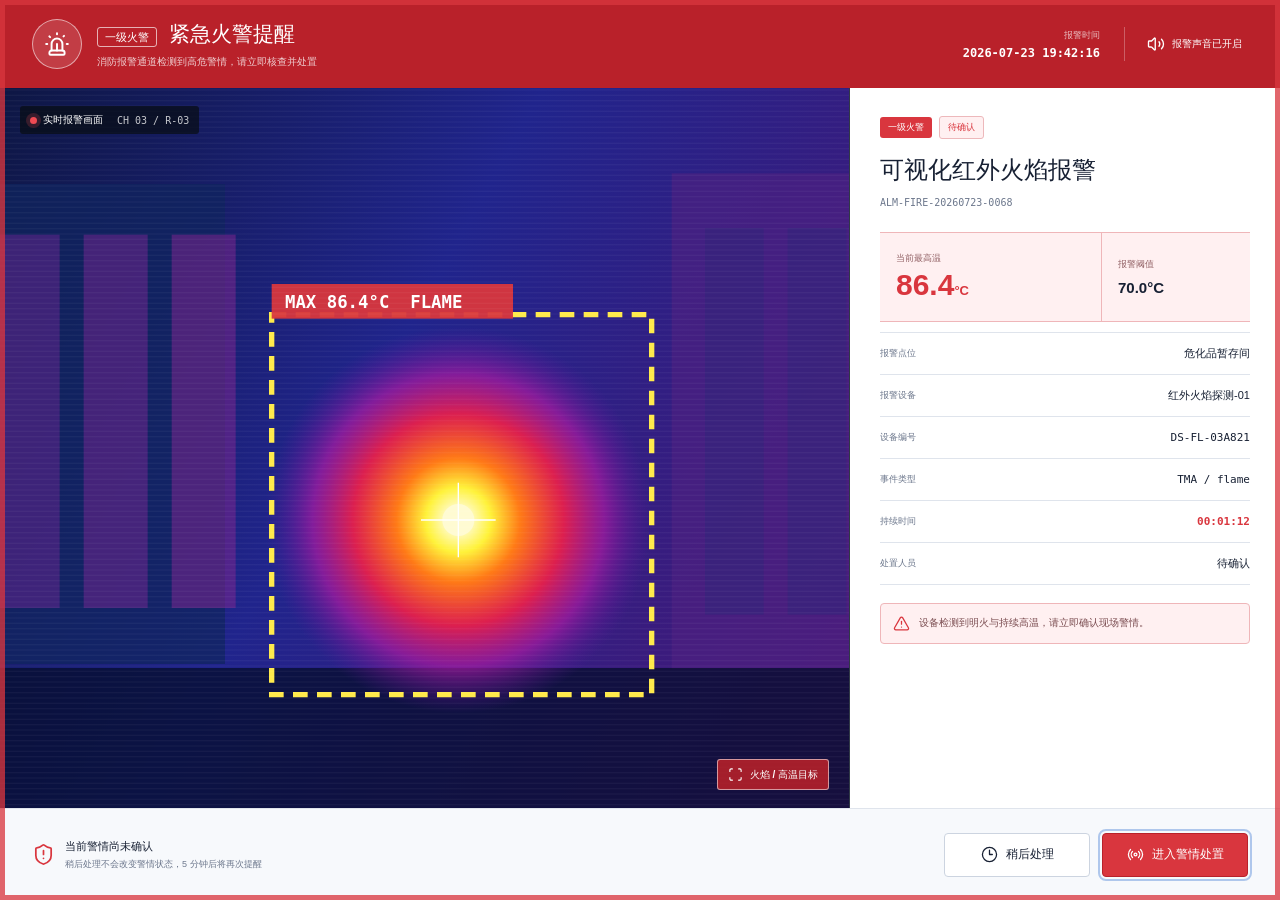
==== commit cbb1028d: "Add mobile safety app and expand monitoring workflows" ====
--- a/index.html
+++ b/index.html
@@ -5,7 +5,7 @@
     <meta name="viewport" content="width=device-width, initial-scale=1.0" />
     <meta name="color-scheme" content="light" />
     <title>智慧消防综合管理平台</title>
-    <link rel="stylesheet" href="styles.css" />
+    <link rel="stylesheet" href="styles.css?v=20260724-fault-handling" />
   </head>
   <body>
     <div class="app-shell">
@@ -434,8 +434,13 @@
                       <div><dt>报警类型</dt><dd><code id="fireDetailEventType">TMA / flame</code></dd></div>
                       <div><dt>报警通道</dt><dd id="fireDetailChannel">CH 03 / R-03</dd></div>
                       <div><dt>处置人员</dt><dd id="fireDetailOperator">待确认</dd></div>
+                      <div><dt>接单截止</dt><dd id="fireDetailDeadline">--</dd></div>
                     </dl>
                     <div class="fire-disposition-note"><span>警情记录</span><p id="fireDispositionNote">设备检测到明火与持续高温，请立即确认现场警情。</p></div>
+                    <section class="fire-operation-history" aria-labelledby="fireOperationHistoryTitle">
+                      <div class="fire-history-heading"><div><span id="fireOperationHistoryTitle">操作留痕</span><small>说明和现场照片按时间保留</small></div><span id="fireOperationHistoryCount">0 条</span></div>
+                      <div class="fire-history-list" id="fireOperationHistory" role="list"></div>
+                    </section>
                     <div class="fire-action-grid">
                       <button class="fire-action assignment" type="button" data-assign-fire><i data-lucide="user-plus"></i>指派处置人员</button>
                       <button class="fire-action primary" type="button" data-fire-action="confirm"><i data-lucide="badge-check"></i>确认警情</button>
@@ -483,8 +488,8 @@
             <div class="alert-summary-band fault-summary-band" aria-label="设备故障概况">
               <div><span>当前故障</span><strong class="danger-text" id="faultActiveCount">3</strong><small>全部终端实时汇总</small></div>
               <div><span>待处理</span><strong id="faultPendingCount">1</strong><small>需要指派运维人员</small></div>
-              <div><span>处理中</span><strong class="warning-text" id="faultProcessingCount">2</strong><small>运维人员已接单</small></div>
-              <div><span>今日已修复</span><strong class="success-text" id="faultRepairedCount">5</strong><small>设备状态恢复正常</small></div>
+              <div><span>处理中 / 待恢复</span><strong class="warning-text" id="faultProcessingCount">2</strong><small id="faultProcessingSummary">处理中 1 · 待恢复 1</small></div>
+              <div><span>今日已恢复</span><strong class="success-text" id="faultRepairedCount">5</strong><small>设备状态已人工确认</small></div>
             </div>
             <div class="filter-bar">
               <label class="filter-search wide"><i data-lucide="search"></i><input id="terminalFaultSearch" type="search" placeholder="搜索故障编号、设备、点位或故障代码" /></label>
@@ -499,16 +504,16 @@
                 <option value="passage">室外通道监测</option>
                 <option value="flame">红外火焰探测器</option>
               </select>
-              <select id="terminalFaultStateFilter" aria-label="故障状态"><option value="all">全部状态</option><option value="pending">待处理</option><option value="processing">处理中</option><option value="repaired">已修复</option></select>
+              <select id="terminalFaultStateFilter" aria-label="故障状态"><option value="all">全部状态</option><option value="pending">待处理</option><option value="processing">处理中</option><option value="handled">已处理待恢复</option><option value="recovered">已恢复</option></select>
               <button class="icon-button compact" id="clearTerminalFaultFilters" title="重置筛选" aria-label="重置筛选"><i data-lucide="rotate-ccw"></i></button>
             </div>
             <div class="data-table-wrap">
               <table class="data-table terminal-fault-table">
-                <thead><tr><th>故障信息</th><th>设备 / 点位</th><th>故障类型</th><th>首次发生</th><th>最近更新</th><th>持续时间</th><th>处理人</th><th>状态</th><th>操作</th></tr></thead>
+                <thead><tr><th>故障信息</th><th>设备 / 点位</th><th>故障类型</th><th>首次发生</th><th>最近更新</th><th>持续时间</th><th>设备状态</th><th>处理人</th><th>处置状态</th><th>操作</th></tr></thead>
                 <tbody id="terminalFaultTableBody"></tbody>
               </table>
               <div class="table-empty" id="terminalFaultTableEmpty" hidden><i data-lucide="search-x"></i><strong>未找到匹配故障</strong><span>请调整筛选条件</span></div>
-              <div class="table-footer"><span id="terminalFaultCountLabel">共 8 条记录</span><div class="fault-legend"><span><i class="pending"></i>待处理</span><span><i class="processing"></i>处理中</span><span><i class="repaired"></i>已修复</span></div></div>
+              <div class="table-footer"><span id="terminalFaultCountLabel">共 8 条记录</span><div class="fault-legend"><span><i class="pending"></i>待处理</span><span><i class="processing"></i>处理中</span><span><i class="handled"></i>待恢复</span><span><i class="recovered"></i>已恢复</span></div></div>
             </div>
           </section>
 
@@ -739,10 +744,58 @@
         <div class="modal-event-summary assignment-summary"><span class="summary-icon"><i data-lucide="siren"></i></span><div><strong id="assignmentTargetTitle">可视化红外火焰报警</strong><p id="assignmentTargetMeta">危化品暂存间 · ALM-FIRE-20260723-0068</p></div></div>
         <form id="assignmentForm">
           <label><span>处置人员</span><select id="assignmentPerson" required><option value="">请选择处置人员</option><option>王晨（当班值守）</option><option>李明（消防主管）</option><option>赵凯（现场巡查）</option><option>陈峰（设备运维）</option></select></label>
+          <label><span>接单时限</span><select id="assignmentDeadline" required aria-describedby="assignmentDeadlineHint"></select></label>
           <label><span>任务要求</span><textarea id="assignmentMessage" rows="3" placeholder="填写现场核查、处置或反馈要求"></textarea></label>
-          <div class="assignment-info-row"><i data-lucide="clock-3"></i><div><strong>要求 10 分钟内响应</strong><small>超时未接单将通知消防主管</small></div></div>
+          <div class="assignment-info-row"><i data-lucide="clock-3"></i><div><strong id="assignmentDeadlineSummary">请在 1 分钟内接单并开始处置</strong><small id="assignmentDeadlineHint">预计截止 -- · 超过接单时限需升级通知消防主管</small></div></div>
           <div class="notify-row"><div><strong>立即通知处置人员</strong><small>通过平台消息与短信发送任务</small></div><label class="switch"><input id="assignmentNotify" type="checkbox" checked /><i></i></label></div>
           <footer><button class="secondary-button" type="button" data-assignment-close>取消</button><button class="primary-button" type="submit"><i data-lucide="send"></i>确认指派</button></footer>
+        </form>
+      </section>
+    </div>
+
+    <div class="modal-backdrop" id="fireActionModal" hidden>
+      <section class="handle-modal fire-action-modal" role="dialog" aria-modal="true" aria-labelledby="fireActionModalTitle">
+        <header>
+          <div><span class="assignment-badge fire-action-badge"><i data-lucide="clipboard-pen-line"></i><span id="fireActionModalType">警情操作</span></span><h2 id="fireActionModalTitle">确认警情</h2></div>
+          <button class="icon-button" type="button" data-fire-action-close title="关闭" aria-label="关闭"><i data-lucide="x"></i></button>
+        </header>
+        <div class="modal-event-summary fire-action-summary"><span class="summary-icon"><i data-lucide="siren"></i></span><div><strong id="fireActionTargetTitle">可视化红外火焰报警</strong><p id="fireActionTargetMeta">危化品暂存间 · ALM-FIRE-20260723-0068</p></div></div>
+        <form id="fireActionForm">
+          <div class="fire-action-context"><i data-lucide="info"></i><p id="fireActionPrompt">请填写确认警情的现场依据，照片可选。</p></div>
+          <label><span>操作说明 <b class="required-mark">必填</b></span><textarea id="fireActionDescription" rows="4" required placeholder="请填写本次操作的现场依据和处理结果"></textarea><small class="field-hint" id="fireActionDescriptionHint">说明会作为本次操作记录保存。</small></label>
+          <label><span>现场照片 <em>选填</em></span><div class="photo-upload-box"><input id="fireActionPhotos" type="file" accept="image/jpeg,image/png,image/webp" multiple /><span class="photo-upload-icon"><i data-lucide="image-plus"></i></span><strong>选择现场照片</strong><small>支持 JPG、PNG、WebP，最多 6 张，单张不超过 10 MB</small></div><div class="photo-error" id="fireActionPhotoError" role="alert" hidden></div><div class="photo-preview-grid" id="fireActionPhotoPreview"></div></label>
+          <footer><button class="secondary-button" type="button" data-fire-action-close>取消</button><button class="primary-button" type="submit" id="fireActionSubmit"><i data-lucide="check"></i>提交操作记录</button></footer>
+        </form>
+      </section>
+    </div>
+
+    <div class="modal-backdrop" id="passageActionModal" hidden>
+      <section class="handle-modal passage-action-modal" role="dialog" aria-modal="true" aria-labelledby="passageActionModalTitle">
+        <header>
+          <div><span class="assignment-badge passage-action-badge"><i data-lucide="traffic-cone"></i>通道处置</span><h2 id="passageActionModalTitle">确认通道畅通</h2></div>
+          <button class="icon-button" type="button" data-passage-action-close title="关闭" aria-label="关闭"><i data-lucide="x"></i></button>
+        </header>
+        <div class="modal-event-summary passage-action-summary"><span class="summary-icon"><i data-lucide="traffic-cone"></i></span><div><strong id="passageActionTargetTitle">消防通道车辆拥堵</strong><p id="passageActionTargetMeta">东侧消防通道 · 通道监测-08</p></div></div>
+        <form id="passageActionForm" novalidate>
+          <div class="passage-action-context"><i data-lucide="info"></i><p>请确认占用车辆或物品已经移除，并记录现场核查结果。</p></div>
+          <label><span>处置说明 <b class="required-mark">必填</b></span><textarea id="passageActionDescription" rows="4" required placeholder="例如：车辆已驶离，现场确认消防通道无障碍物，已恢复正常通行。"></textarea><small class="field-hint">处置说明将保存在本次通道恢复记录中。</small></label>
+          <label><span>现场照片 <em>选填</em></span><div class="photo-upload-box"><input id="passageActionPhotos" type="file" accept="image/jpeg,image/png,image/webp" multiple /><span class="photo-upload-icon"><i data-lucide="image-plus"></i></span><strong>选择现场照片</strong><small>支持 JPG、PNG、WebP，最多 6 张，单张不超过 10 MB</small></div><div class="photo-error" id="passageActionPhotoError" role="alert" hidden></div><div class="photo-preview-grid" id="passageActionPhotoPreview"></div></label>
+          <footer><button class="secondary-button" type="button" data-passage-action-close>取消</button><button class="primary-button" type="submit"><i data-lucide="badge-check"></i>确认通道畅通</button></footer>
+        </form>
+      </section>
+    </div>
+
+    <div class="modal-backdrop" id="faultHandleModal" hidden>
+      <section class="handle-modal fault-handle-modal" role="dialog" aria-modal="true" aria-labelledby="faultHandleModalTitle">
+        <header>
+          <div><span class="assignment-badge fault-detail-badge"><i data-lucide="clipboard-check"></i>故障处置</span><h2 id="faultHandleModalTitle">标记处理</h2></div>
+          <button class="icon-button" type="button" data-fault-handle-close title="关闭" aria-label="关闭"><i data-lucide="x"></i></button>
+        </header>
+        <div class="modal-event-summary fault-handle-summary"><span class="summary-icon"><i data-lucide="wrench"></i></span><div><strong id="faultHandleTargetTitle">设备通信中断</strong><p id="faultHandleTargetMeta">屋顶高位水箱 · FLT-20260723-0031</p></div></div>
+        <form id="faultHandleForm">
+          <div class="fault-handle-operator"><i data-lucide="user-check"></i><div><small>本次处理记录</small><strong id="faultHandleOperator">Admin</strong></div></div>
+          <label><span>处理备注 <b class="required-mark">必填</b></span><textarea id="faultHandleNote" rows="4" required placeholder="请记录故障原因、处理措施和当前设备情况"></textarea><small class="field-hint">提交后进入“已处理待恢复”，需设备状态恢复正常后再确认闭环。</small></label>
+          <footer><button class="secondary-button" type="button" data-fault-handle-close>取消</button><button class="primary-button" type="submit"><i data-lucide="clipboard-check"></i>确认标记处理</button></footer>
         </form>
       </section>
     </div>
@@ -770,21 +823,22 @@
             <div><dt>故障类型</dt><dd id="faultDetailType">通信中断</dd></div>
             <div><dt>持续时间</dt><dd id="faultDetailDuration">03:12:26</dd></div>
             <div><dt>处理人员</dt><dd id="faultDetailAssignee">待指派</dd></div>
-            <div><dt>修复时间</dt><dd id="faultDetailRepairedAt">--</dd></div>
+            <div><dt>接单截止</dt><dd id="faultDetailDeadline">--</dd></div>
+            <div><dt>恢复时间</dt><dd id="faultDetailRepairedAt">--</dd></div>
           </dl>
         </div>
+        <div class="fault-device-status-row">
+          <div><span class="fault-device-status-icon" id="faultDetailDeviceStatusIcon"><i data-lucide="wifi-off"></i></span><div><small>当前设备状态</small><strong id="faultDetailDeviceStatus">离线</strong><p id="faultDetailDeviceUpdated">最近上报 16:30:42</p></div></div>
+          <button class="secondary-button" type="button" id="faultDetailViewDevice"><i data-lucide="cpu"></i>查看设备状态</button>
+        </div>
         <div class="fault-detail-note" id="faultDetailNote"><i data-lucide="info"></i><div><strong>当前处理记录</strong><p>设备连续多个心跳周期未上报，等待指派运维人员现场核查。</p></div></div>
-        <div class="fault-process" aria-label="故障处理过程">
-          <div class="completed" id="faultProcessReported"><span><i data-lucide="radio"></i></span><strong>故障上报</strong><small id="faultProcessReportedAt">16:30:42</small></div>
-          <i data-lucide="chevron-right"></i>
-          <div id="faultProcessAssigned"><span><i data-lucide="user-check"></i></span><strong>人员指派</strong><small id="faultProcessAssignedAt">待指派</small></div>
-          <i data-lucide="chevron-right"></i>
-          <div id="faultProcessRepaired"><span><i data-lucide="circle-check"></i></span><strong>完成修复</strong><small id="faultProcessRepairedAt">待完成</small></div>
-        </div>
+        <div class="fault-process" id="faultProcess" aria-label="故障处理过程"></div>
+        <section class="fault-handling-history" aria-labelledby="faultHandlingHistoryTitle"><div class="fault-history-heading"><div><strong id="faultHandlingHistoryTitle">处理留痕</strong><small>记录操作人、时间和备注</small></div><span id="faultHandlingHistoryCount">0 条</span></div><div class="fault-history-list" id="faultHandlingHistory"></div></section>
         <footer class="fault-detail-actions">
           <button class="secondary-button" type="button" data-fault-detail-close>关闭</button>
           <button class="secondary-button" type="button" id="faultDetailAssign"><i data-lucide="user-plus"></i>指派人员</button>
-          <button class="primary-button" type="button" id="faultDetailRepair"><i data-lucide="circle-check"></i>标记修复</button>
+          <button class="secondary-button" type="button" id="faultDetailHandle"><i data-lucide="clipboard-check"></i>标记处理</button>
+          <button class="primary-button" type="button" id="faultDetailRecover"><i data-lucide="badge-check"></i>确认恢复</button>
         </footer>
       </section>
     </div>
@@ -834,36 +888,57 @@
           <code id="videoRecordDetailNo">REC-OD-20260723-0002</code>
         </div>
         <div class="record-detail-grid">
-          <div class="record-snapshot-wrap">
-            <canvas id="videoRecordCanvas" width="960" height="540" aria-label="事件抓拍画面"></canvas>
-            <span><i data-lucide="camera"></i>事件抓拍</span>
+          <div class="record-evidence-column">
+            <div class="record-snapshot-wrap">
+              <canvas id="videoRecordCanvas" width="960" height="540" aria-label="事件抓拍画面"></canvas>
+              <span><i data-lucide="camera"></i>事件抓拍</span>
+            </div>
+            <button class="secondary-button record-playback-button" type="button" id="videoRecordPlaybackAction"><i data-lucide="history"></i>查看前后录像</button>
           </div>
           <dl class="record-detail-list">
             <div><dt>监控点位</dt><dd id="videoRecordDetailPoint">消防控制室</dd></div>
             <div><dt>触发设备</dt><dd id="videoRecordDetailDevice">双人值守-03</dd></div>
             <div><dt>持续时间</dt><dd id="videoRecordDetailDuration">00:02:25</dd></div>
+            <div data-offduty-record-only><dt>要求人数</dt><dd id="offDutyRequiredCount">2 人</dd></div>
+            <div data-offduty-record-only><dt>触发人数</dt><dd id="offDutyTriggerCount">1 人</dd></div>
+            <div data-offduty-record-only><dt>当前人数</dt><dd id="offDutyCurrentCount">2 / 2 人</dd></div>
+            <div data-offduty-record-only><dt>触发规则</dt><dd id="offDutyTriggerRule">人数不足持续 60 秒</dd></div>
             <div><dt>处置人员</dt><dd id="videoRecordDetailOwner">王晨</dd></div>
             <div><dt>处置方式</dt><dd id="videoRecordDetailMethod">视频复核并脱岗消警</dd></div>
             <div><dt>完成时间</dt><dd id="videoRecordDetailClosedAt">2026-07-23 16:45:02</dd></div>
           </dl>
         </div>
-        <div class="record-conclusion"><i data-lucide="badge-check"></i><div><strong>处置结论</strong><p id="videoRecordDetailConclusion">副岗值守人员已返回岗位，双人值守状态恢复正常，预警完成消警。</p></div></div>
-        <div class="record-process" aria-label="事件处置过程">
-          <div class="completed"><span><i data-lucide="radio"></i></span><strong>预警上报</strong><small id="videoRecordReportedAt">16:42:09</small></div>
-          <i data-lucide="chevron-right"></i>
-          <div class="completed"><span><i data-lucide="eye"></i></span><strong>视频复核</strong><small>16:42:38</small></div>
-          <i data-lucide="chevron-right"></i>
-          <div class="completed"><span><i data-lucide="user-check"></i></span><strong>人员返岗</strong><small>16:44:51</small></div>
-          <i data-lucide="chevron-right"></i>
-          <div class="completed"><span><i data-lucide="circle-check"></i></span><strong>完成消警</strong><small id="videoRecordCompletedAt">16:45:02</small></div>
-        </div>
-        <footer><button class="primary-button" type="button" data-video-record-close><i data-lucide="check"></i>关闭</button></footer>
+        <div class="record-conclusion" id="videoRecordConclusion" hidden><i data-lucide="badge-check"></i><div><strong>处置结论</strong><p id="videoRecordDetailConclusion"></p></div></div>
+        <div class="record-process" id="videoRecordTimeline" aria-label="事件处置过程"></div>
+        <section class="passage-operation-history" id="passageOperationHistory" hidden>
+          <div class="passage-history-heading"><div><strong>处置留痕</strong><small>处置说明和现场照片按操作时间保留</small></div><span id="passageOperationHistoryCount">0 条</span></div>
+          <div class="passage-history-list" id="passageOperationHistoryList"></div>
+        </section>
+        <section class="offduty-review-panel" id="offDutyReviewPanel" hidden>
+          <div class="offduty-review-start" id="offDutyReviewStart">
+            <div><strong>等待人工复核</strong><p>核对事件抓拍与前后录像后开始处置。</p></div>
+            <button class="primary-button" type="button" id="offDutyStartReview"><i data-lucide="eye"></i>开始复核</button>
+          </div>
+          <form id="offDutyResolutionForm" hidden novalidate>
+            <div class="offduty-resolution-heading"><div><strong>复核结果</strong><p>选择实际处置结果并填写说明。</p></div><span id="offDutyReviewer">Admin</span></div>
+            <div class="offduty-resolution-options" role="group" aria-label="复核结果">
+              <button class="active" type="button" data-offduty-resolution="returned"><i data-lucide="user-check"></i><span>人员返岗</span></button>
+              <button type="button" data-offduty-resolution="false_alarm"><i data-lucide="shield-alert"></i><span>误报消警</span></button>
+            </div>
+            <div class="offduty-recovery-gate" id="offDutyRecoveryGate"><i data-lucide="users"></i><div><strong id="offDutyRecoveryGateTitle">当前人数尚未恢复</strong><p id="offDutyRecoveryGateText">识别到 1 / 2 人，暂不能按人员返岗消警。</p></div></div>
+            <label id="offDutyFalseAlarmField" hidden><span>误报原因 <b class="required-mark">必填</b></span><select id="offDutyFalseAlarmReason"><option value="">请选择误报原因</option><option value="画面遮挡">画面遮挡</option><option value="识别错误">识别错误</option><option value="交接班">交接班</option><option value="其他">其他</option></select></label>
+            <label><span>处置说明 <b class="required-mark">必填</b></span><textarea id="offDutyHandlingNote" rows="3" placeholder="请记录视频复核情况和处置结果"></textarea></label>
+            <p class="form-error" id="offDutyResolutionError" hidden></p>
+            <div class="offduty-resolution-submit"><button class="primary-button" type="submit" id="offDutyResolutionSubmit"><i data-lucide="badge-check"></i>确认消警</button></div>
+          </form>
+        </section>
+        <footer><button class="secondary-button" type="button" data-video-record-close><i data-lucide="x"></i>关闭</button></footer>
       </section>
     </div>
 
     <div class="toast" id="toast" role="status" aria-live="polite" hidden><i data-lucide="circle-check"></i><span>操作成功</span></div>
 
     <script src="assets/vendor/lucide.min.js"></script>
-    <script src="app.js"></script>
+    <script src="app.js?v=20260724-passage-action"></script>
   </body>
 </html>
--- a/styles.css
+++ b/styles.css
@@ -1886,6 +1886,8 @@
 .state-dot.pending::before { background: var(--danger); }
 .state-dot.processing { color: var(--warning); }
 .state-dot.processing::before { background: var(--warning); }
+.state-dot.handled { color: var(--blue); }
+.state-dot.handled::before { background: var(--blue); }
 .state-dot.closed { color: var(--success); }
 .state-dot.closed::before { background: var(--success); }
 
@@ -2421,7 +2423,7 @@
 
 .fire-alarm-record {
   width: 100%;
-  min-height: 105px;
+  min-height: 124px;
   display: block;
   border: 0;
   border-bottom: 1px solid var(--line);
@@ -2476,6 +2478,29 @@
   flex: 0 0 12px;
 }
 
+.fire-record-deadline {
+  min-height: 18px;
+  display: flex;
+  align-items: center;
+  gap: 4px;
+  margin: -1px 0 6px;
+  color: var(--muted-2);
+  font-size: 9px;
+  white-space: nowrap;
+}
+
+.fire-record-deadline svg {
+  width: 11px;
+  height: 11px;
+  flex: 0 0 11px;
+}
+
+.assignment-deadline.overdue,
+.assignment-deadline-detail.overdue {
+  color: var(--danger);
+  font-weight: 600;
+}
+
 .fire-record-footer code {
   color: var(--muted-2);
   font-size: 9px;
@@ -2497,6 +2522,8 @@
 .state-pill.pending { color: var(--danger); border-color: #eebdc0; background: var(--danger-soft); }
 .state-pill.confirmed,
 .state-pill.processing { color: var(--warning); border-color: #efd3a5; background: var(--warning-soft); }
+.state-pill.recovered-pending { color: var(--blue); border-color: #bfd1ec; background: var(--blue-pale); }
+.state-pill.handled { color: var(--blue); border-color: #bfd1ec; background: var(--blue-pale); }
 .state-pill.reset { color: var(--success); border-color: #b6dfd0; background: var(--success-soft); }
 .state-pill.false { color: var(--muted); border-color: #d9dee7; background: #f3f5f8; }
 
@@ -3091,6 +3118,337 @@
   color: var(--muted-2);
   border-color: var(--line);
   background: #f4f6f9;
+}
+
+.fire-operation-history {
+  margin-top: 12px;
+  border-top: 1px solid var(--line);
+  padding-top: 10px;
+}
+
+.fire-history-heading {
+  display: flex;
+  align-items: center;
+  justify-content: space-between;
+  gap: 8px;
+  color: var(--muted-2);
+  font-size: 9px;
+}
+
+.fire-history-heading > div,
+.fire-history-heading span,
+.fire-history-heading small {
+  display: block;
+}
+
+.fire-history-heading small {
+  margin-top: 3px;
+  color: var(--muted-2);
+  font-size: 8px;
+}
+
+.fire-history-heading > span {
+  flex: 0 0 auto;
+  color: var(--blue);
+  font-weight: 700;
+}
+
+.fire-history-list {
+  max-height: 150px;
+  overflow: auto;
+}
+
+.fire-history-item {
+  margin-top: 8px;
+  border: 1px solid var(--line);
+  border-radius: 4px;
+  padding: 8px;
+  background: #fbfcfe;
+}
+
+.fire-history-item header {
+  display: flex;
+  align-items: center;
+  justify-content: space-between;
+  gap: 8px;
+  color: var(--muted-2);
+  font-size: 8px;
+}
+
+.fire-history-action {
+  display: inline-flex;
+  align-items: center;
+  min-height: 18px;
+  border-radius: 3px;
+  padding: 0 6px;
+  color: var(--blue);
+  background: var(--blue-soft);
+  font-size: 9px;
+  font-weight: 700;
+}
+
+.fire-history-action.false { color: var(--danger); background: var(--danger-soft); }
+.fire-history-action.dispose { color: var(--warning); background: var(--warning-soft); }
+.fire-history-action.reset { color: var(--success); background: var(--success-soft); }
+
+.fire-history-item p {
+  margin: 6px 0 0;
+  color: #4d596e;
+  font-size: 9px;
+  line-height: 1.55;
+  white-space: pre-wrap;
+  overflow-wrap: anywhere;
+}
+
+.fire-history-photos {
+  display: flex;
+  gap: 5px;
+  margin-top: 7px;
+  overflow-x: auto;
+}
+
+.fire-history-photos img {
+  width: 42px;
+  height: 30px;
+  flex: 0 0 42px;
+  border: 1px solid var(--line-strong);
+  border-radius: 3px;
+  object-fit: cover;
+}
+
+.fire-history-empty {
+  display: grid;
+  justify-items: center;
+  gap: 4px;
+  margin-top: 8px;
+  border: 1px dashed var(--line-strong);
+  border-radius: 4px;
+  padding: 10px;
+  color: var(--muted-2);
+  text-align: center;
+}
+
+.fire-history-empty svg {
+  width: 15px;
+  height: 15px;
+}
+
+.fire-history-empty small {
+  font-size: 8px;
+}
+
+.fire-action-modal {
+  width: min(570px, 100%);
+}
+
+.fire-action-badge {
+  color: var(--danger);
+  border-color: #efc4c6;
+  background: var(--danger-soft);
+}
+
+.fire-action-summary {
+  margin-bottom: 12px;
+}
+
+.fire-action-context {
+  display: flex;
+  align-items: flex-start;
+  gap: 8px;
+  margin: 0 0 15px;
+  border: 1px solid #c9d8ee;
+  border-radius: 4px;
+  padding: 9px 10px;
+  color: var(--blue);
+  background: var(--blue-pale);
+}
+
+.fire-action-context svg {
+  width: 16px;
+  height: 16px;
+  flex: 0 0 16px;
+}
+
+.fire-action-context p {
+  margin: 0;
+  color: #466286;
+  font-size: 10px;
+  line-height: 1.5;
+}
+
+.passage-action-modal {
+  width: min(570px, 100%);
+}
+
+.passage-action-badge {
+  color: #9a5c05;
+}
+
+.passage-action-summary {
+  margin-bottom: 12px;
+  border-color: #efd3a5;
+  background: var(--warning-soft);
+}
+
+.passage-action-summary .summary-icon {
+  background: var(--warning);
+}
+
+.passage-action-summary p {
+  color: #806338;
+}
+
+.passage-action-context {
+  display: flex;
+  align-items: flex-start;
+  gap: 8px;
+  margin-bottom: 15px;
+  border: 1px solid #efd3a5;
+  border-radius: 4px;
+  padding: 9px 10px;
+  color: #9a5c05;
+  background: var(--warning-soft);
+}
+
+.passage-action-context svg {
+  width: 16px;
+  height: 16px;
+  flex: 0 0 16px;
+}
+
+.passage-action-context p {
+  margin: 0;
+  color: #725a35;
+  font-size: 10px;
+  line-height: 1.5;
+}
+
+.required-mark,
+.handle-modal form > label > span em {
+  color: var(--danger);
+  font-size: 9px;
+  font-style: normal;
+  font-weight: 500;
+}
+
+.handle-modal form > label > span em {
+  color: var(--muted-2);
+}
+
+.field-hint {
+  display: block;
+  margin-top: 5px;
+  color: var(--muted-2);
+  font-size: 8px;
+}
+
+.photo-upload-box {
+  position: relative;
+  display: grid;
+  justify-items: center;
+  gap: 4px;
+  border: 1px dashed #b8c7da;
+  border-radius: 4px;
+  padding: 13px 10px;
+  color: var(--blue);
+  background: #f8fbff;
+  text-align: center;
+}
+
+.photo-upload-box:hover {
+  border-color: var(--blue);
+  background: var(--blue-pale);
+}
+
+.photo-upload-box input {
+  position: absolute;
+  inset: 0;
+  width: 100%;
+  height: 100%;
+  cursor: pointer;
+  opacity: 0;
+}
+
+.photo-upload-icon {
+  display: grid;
+  place-items: center;
+  width: 28px;
+  height: 28px;
+  border-radius: 4px;
+  background: var(--blue-soft);
+}
+
+.photo-upload-icon svg {
+  width: 16px;
+  height: 16px;
+}
+
+.photo-upload-box strong {
+  font-size: 10px;
+}
+
+.photo-upload-box small {
+  color: var(--muted-2);
+  font-size: 8px;
+}
+
+.photo-error {
+  margin-top: 6px;
+  color: var(--danger);
+  font-size: 9px;
+  line-height: 1.45;
+}
+
+.photo-preview-grid {
+  display: grid;
+  grid-template-columns: repeat(6, minmax(0, 1fr));
+  gap: 6px;
+  margin-top: 8px;
+}
+
+.photo-preview-item {
+  position: relative;
+  min-width: 0;
+  border: 1px solid var(--line);
+  border-radius: 4px;
+  overflow: hidden;
+  background: #f7f9fc;
+}
+
+.photo-preview-item img {
+  display: block;
+  width: 100%;
+  aspect-ratio: 1.25;
+  object-fit: cover;
+}
+
+.photo-preview-item button {
+  position: absolute;
+  top: 3px;
+  right: 3px;
+  width: 18px;
+  height: 18px;
+  display: grid;
+  place-items: center;
+  border: 0;
+  border-radius: 50%;
+  color: white;
+  background: rgba(23, 32, 51, 0.75);
+}
+
+.photo-preview-item button svg {
+  width: 11px;
+  height: 11px;
+}
+
+.photo-preview-item > span {
+  display: block;
+  padding: 4px;
+  color: var(--muted);
+  font-size: 7px;
+  overflow: hidden;
+  text-overflow: ellipsis;
+  white-space: nowrap;
 }
 
 .warning-summary-band > div:first-child {
@@ -3127,12 +3485,31 @@
 .warning-value.low { color: var(--blue); }
 
 .assignee-cell {
+  display: flex;
+  flex-direction: column;
+  align-items: flex-start;
+  gap: 3px;
   color: var(--ink);
   white-space: nowrap;
 }
 
+.assignee-cell strong {
+  font-size: 10px;
+  font-weight: 600;
+}
+
+.assignee-cell small {
+  color: var(--muted-2);
+  font-size: 8px;
+  font-weight: 400;
+}
+
 .assignee-cell.unassigned {
   color: var(--muted-2);
+}
+
+.assignment-deadline-detail {
+  white-space: nowrap;
 }
 
 .table-row-actions {
@@ -3168,15 +3545,16 @@
   border-top: 2px solid #68768a;
 }
 
-.terminal-fault-table th:nth-child(1) { width: 205px; }
-.terminal-fault-table th:nth-child(2) { width: 190px; }
-.terminal-fault-table th:nth-child(3) { width: 100px; }
-.terminal-fault-table th:nth-child(4) { width: 120px; }
-.terminal-fault-table th:nth-child(5) { width: 120px; }
-.terminal-fault-table th:nth-child(6) { width: 78px; }
-.terminal-fault-table th:nth-child(7) { width: 72px; }
-.terminal-fault-table th:nth-child(8) { width: 70px; }
-.terminal-fault-table th:nth-child(9) { width: 108px; }
+.terminal-fault-table th:nth-child(1) { width: 190px; }
+.terminal-fault-table th:nth-child(2) { width: 175px; }
+.terminal-fault-table th:nth-child(3) { width: 95px; }
+.terminal-fault-table th:nth-child(4) { width: 112px; }
+.terminal-fault-table th:nth-child(5) { width: 112px; }
+.terminal-fault-table th:nth-child(6) { width: 72px; }
+.terminal-fault-table th:nth-child(7) { width: 88px; }
+.terminal-fault-table th:nth-child(8) { width: 82px; }
+.terminal-fault-table th:nth-child(9) { width: 92px; }
+.terminal-fault-table th:nth-child(10) { width: 136px; }
 
 .terminal-fault-table time,
 .fault-duration,
@@ -3189,6 +3567,37 @@
   display: block;
 }
 
+.fault-runtime-cell,
+.terminal-status-stack {
+  display: flex;
+  flex-direction: column;
+  align-items: flex-start;
+  gap: 4px;
+}
+
+.fault-runtime-cell small {
+  color: var(--muted-2);
+  font-size: 8px;
+  white-space: nowrap;
+}
+
+.terminal-fault-link {
+  border: 0;
+  padding: 0;
+  color: var(--warning);
+  background: transparent;
+  font-size: 8px;
+  font-weight: 600;
+  white-space: nowrap;
+}
+
+.terminal-fault-link.handled { color: var(--blue); }
+.terminal-fault-link:hover { text-decoration: underline; }
+
+[data-terminal-row].fault-focus td {
+  background: var(--blue-pale);
+}
+
 .fault-type-cell strong {
   color: var(--ink);
   font-size: 10px;
@@ -3227,10 +3636,11 @@
 
 .fault-legend .pending { background: var(--danger); }
 .fault-legend .processing { background: var(--warning); }
-.fault-legend .repaired { background: var(--success); }
+.fault-legend .handled { background: var(--blue); }
+.fault-legend .recovered { background: var(--success); }
 
 .handle-modal.fault-detail-modal {
-  width: min(780px, 100%);
+  width: min(900px, 100%);
 }
 
 .fault-detail-badge {
@@ -3333,6 +3743,12 @@
   background: var(--success-soft);
 }
 
+.fault-detail-note.handled {
+  color: var(--blue);
+  border-color: #bfd1ec;
+  background: var(--blue-pale);
+}
+
 .fault-detail-note > svg {
   width: 18px;
   height: 18px;
@@ -3354,7 +3770,7 @@
 
 .fault-process {
   display: grid;
-  grid-template-columns: minmax(0, 1fr) 24px minmax(0, 1fr) 24px minmax(0, 1fr);
+  grid-template-columns: minmax(0, 1fr) 18px minmax(0, 1fr) 18px minmax(0, 1fr) 18px minmax(0, 1fr) 18px minmax(0, 1fr);
   align-items: center;
   padding: 2px 18px 16px;
 }
@@ -3393,6 +3809,11 @@
   background: var(--warning-soft);
 }
 
+.fault-process > div.skipped > span {
+  color: var(--muted-2);
+  background: #f3f5f8;
+}
+
 .fault-process svg {
   width: 14px;
   height: 14px;
@@ -3405,6 +3826,97 @@
 
 .fault-process strong { font-size: 9px; }
 .fault-process small { margin-top: 2px; font-size: 8px; }
+
+.fault-device-status-row {
+  min-height: 68px;
+  display: flex;
+  align-items: center;
+  justify-content: space-between;
+  gap: 14px;
+  margin: 0 18px 12px;
+  border: 1px solid var(--line);
+  border-radius: 4px;
+  padding: 9px 11px;
+  background: white;
+}
+
+.fault-device-status-row > div {
+  display: flex;
+  align-items: center;
+  gap: 10px;
+}
+
+.fault-device-status-icon {
+  width: 34px;
+  height: 34px;
+  display: grid;
+  place-items: center;
+  flex: 0 0 34px;
+  border-radius: 4px;
+  color: var(--muted-2);
+  background: #eef1f5;
+}
+
+.fault-device-status-icon.online { color: var(--success); background: var(--success-soft); }
+.fault-device-status-icon.offline,
+.fault-device-status-icon.alarm { color: var(--danger); background: var(--danger-soft); }
+.fault-device-status-icon.warning { color: var(--warning); background: var(--warning-soft); }
+.fault-device-status-icon svg { width: 17px; height: 17px; }
+.fault-device-status-row small,
+.fault-device-status-row strong,
+.fault-device-status-row p { display: block; }
+.fault-device-status-row small { color: var(--muted-2); font-size: 8px; }
+.fault-device-status-row strong { margin-top: 2px; color: var(--ink); font-size: 11px; }
+.fault-device-status-row strong.online { color: var(--success); }
+.fault-device-status-row strong.offline,
+.fault-device-status-row strong.alarm { color: var(--danger); }
+.fault-device-status-row strong.warning { color: var(--warning); }
+.fault-device-status-row p { margin: 3px 0 0; color: var(--muted); font-size: 8px; }
+
+.fault-handling-history {
+  margin: 0 18px 14px;
+  border-top: 1px solid var(--line);
+  padding-top: 10px;
+}
+
+.fault-history-heading,
+.fault-history-item header {
+  display: flex;
+  align-items: center;
+  justify-content: space-between;
+  gap: 10px;
+}
+
+.fault-history-heading strong,
+.fault-history-heading small { display: block; }
+.fault-history-heading strong { color: var(--ink); font-size: 10px; }
+.fault-history-heading small { margin-top: 2px; color: var(--muted-2); font-size: 8px; }
+.fault-history-heading > span { color: var(--blue); font-size: 9px; font-weight: 700; }
+.fault-history-list { max-height: 130px; overflow-y: auto; }
+
+.fault-history-item {
+  margin-top: 7px;
+  border-left: 2px solid #b9cae1;
+  padding: 6px 8px;
+  background: #f8fafd;
+}
+
+.fault-history-item header strong { color: var(--blue); font-size: 9px; }
+.fault-history-item header span { color: var(--muted-2); font-size: 8px; }
+.fault-history-item p { margin: 4px 0 0; color: var(--muted); font-size: 9px; line-height: 1.45; }
+.fault-history-empty { min-height: 46px; display: flex; align-items: center; justify-content: center; gap: 6px; margin-top: 7px; border: 1px dashed var(--line-strong); color: var(--muted-2); font-size: 9px; }
+.fault-history-empty svg { width: 14px; height: 14px; }
+
+.fault-handle-modal { width: min(540px, 100%); }
+.fault-handle-summary { border-color: #c7d5e8; background: #f3f7fc; }
+.fault-handle-summary .summary-icon { color: var(--blue); background: var(--blue-soft); }
+.fault-handle-summary p { color: var(--muted); }
+.fault-handle-operator { min-height: 52px; display: flex; align-items: center; gap: 9px; border: 1px solid var(--line); border-radius: 4px; padding: 9px 10px; background: #f8fafd; }
+.fault-handle-operator > svg { width: 17px; height: 17px; color: var(--blue); }
+.fault-handle-operator small,
+.fault-handle-operator strong { display: block; }
+.fault-handle-operator small { color: var(--muted-2); font-size: 8px; }
+.fault-handle-operator strong { margin-top: 2px; color: var(--ink); font-size: 10px; }
 
 .fault-detail-actions {
   display: flex;
@@ -4121,7 +4633,7 @@
 }
 
 .handle-modal.video-record-modal {
-  width: min(820px, calc(100vw - 40px));
+  width: min(900px, calc(100vw - 40px));
 }
 
 .record-detail-summary {
@@ -4159,9 +4671,22 @@
 
 .record-detail-grid {
   display: grid;
-  grid-template-columns: minmax(360px, 1.3fr) minmax(250px, 0.9fr);
+  grid-template-columns: minmax(390px, 1.2fr) minmax(280px, 0.8fr);
   gap: 14px;
   padding: 16px 18px 12px;
+}
+
+.record-evidence-column {
+  min-width: 0;
+  display: flex;
+  flex-direction: column;
+  gap: 8px;
+}
+
+.record-playback-button {
+  width: 100%;
+  min-height: 34px;
+  justify-content: center;
 }
 
 .record-snapshot-wrap {
@@ -4286,6 +4811,16 @@
   background: var(--success-soft);
 }
 
+.record-process > div.pending > span {
+  color: var(--muted-2);
+  background: #eef1f5;
+}
+
+.record-process > div.pending strong,
+.record-process > div.pending small {
+  color: var(--muted-2);
+}
+
 .record-process > div svg {
   width: 14px;
   height: 14px;
@@ -4304,6 +4839,255 @@
   margin-top: 2px;
   color: var(--muted-2);
   font-size: 8px;
+}
+
+.passage-operation-history {
+  margin: 0 18px 16px;
+  border-top: 1px solid var(--line);
+  padding-top: 12px;
+}
+
+.passage-history-heading {
+  display: flex;
+  align-items: flex-start;
+  justify-content: space-between;
+  gap: 12px;
+}
+
+.passage-history-heading strong,
+.passage-history-heading small {
+  display: block;
+}
+
+.passage-history-heading strong {
+  font-size: 10px;
+}
+
+.passage-history-heading small {
+  margin-top: 3px;
+  color: var(--muted-2);
+  font-size: 8px;
+}
+
+.passage-history-heading > span {
+  color: #9a5c05;
+  font-size: 9px;
+  font-weight: 700;
+}
+
+.passage-history-list {
+  margin-top: 8px;
+}
+
+.passage-history-item {
+  border: 1px solid #efd3a5;
+  border-radius: 4px;
+  padding: 10px;
+  background: #fffbf4;
+}
+
+.passage-history-item header {
+  display: flex;
+  align-items: center;
+  justify-content: space-between;
+  gap: 10px;
+}
+
+.passage-history-item header strong {
+  color: #9a5c05;
+  font-size: 9px;
+}
+
+.passage-history-item header span {
+  color: var(--muted-2);
+  font-size: 8px;
+}
+
+.passage-history-item p {
+  margin: 7px 0 0;
+  color: #5f5545;
+  font-size: 9px;
+  line-height: 1.55;
+  white-space: pre-wrap;
+  overflow-wrap: anywhere;
+}
+
+.passage-history-photos {
+  display: flex;
+  gap: 6px;
+  margin-top: 8px;
+  overflow-x: auto;
+}
+
+.passage-history-photos img {
+  width: 72px;
+  height: 52px;
+  flex: 0 0 72px;
+  border: 1px solid var(--line-strong);
+  border-radius: 3px;
+  object-fit: cover;
+}
+
+.passage-history-empty {
+  display: grid;
+  justify-items: center;
+  gap: 4px;
+  border: 1px dashed var(--line-strong);
+  border-radius: 4px;
+  padding: 12px;
+  color: var(--muted-2);
+  text-align: center;
+}
+
+.passage-history-empty svg {
+  width: 16px;
+  height: 16px;
+}
+
+.passage-history-empty span {
+  font-size: 9px;
+  font-weight: 600;
+}
+
+.passage-history-empty small {
+  font-size: 8px;
+}
+
+.offduty-review-panel {
+  border-top: 1px solid var(--line);
+  background: #f8fafc;
+}
+
+.offduty-review-start {
+  min-height: 76px;
+  display: flex;
+  align-items: center;
+  justify-content: space-between;
+  gap: 16px;
+  padding: 14px 18px;
+}
+
+.offduty-review-start strong,
+.offduty-resolution-heading strong {
+  display: block;
+  margin-bottom: 3px;
+  color: var(--ink);
+  font-size: 11px;
+}
+
+.offduty-review-start p,
+.offduty-resolution-heading p {
+  margin: 0;
+  color: var(--muted-2);
+  font-size: 9px;
+}
+
+#offDutyResolutionForm {
+  padding-top: 14px;
+}
+
+.offduty-resolution-heading {
+  display: flex;
+  align-items: flex-start;
+  justify-content: space-between;
+  gap: 12px;
+}
+
+.offduty-resolution-heading > span {
+  min-height: 24px;
+  display: inline-flex;
+  align-items: center;
+  border: 1px solid var(--line);
+  border-radius: 3px;
+  padding: 0 8px;
+  color: var(--muted);
+  background: white;
+  font-size: 9px;
+}
+
+.offduty-resolution-options {
+  display: grid;
+  grid-template-columns: repeat(2, minmax(0, 1fr));
+  gap: 8px;
+  margin-top: 12px;
+}
+
+.offduty-resolution-options button {
+  min-height: 38px;
+  display: flex;
+  align-items: center;
+  justify-content: center;
+  gap: 7px;
+  border: 1px solid var(--line-strong);
+  border-radius: 4px;
+  color: var(--muted);
+  background: white;
+  font-size: 10px;
+  font-weight: 600;
+}
+
+.offduty-resolution-options button.active {
+  color: var(--blue);
+  border-color: #8eb1e6;
+  background: var(--blue-soft);
+  box-shadow: inset 0 0 0 1px rgba(7, 84, 200, 0.08);
+}
+
+.offduty-resolution-options svg,
+.offduty-recovery-gate > svg {
+  width: 16px;
+  height: 16px;
+}
+
+.offduty-recovery-gate {
+  min-height: 58px;
+  display: flex;
+  align-items: flex-start;
+  gap: 9px;
+  margin-top: 10px;
+  border: 1px solid #edc4c6;
+  border-radius: 4px;
+  padding: 10px 11px;
+  color: var(--danger);
+  background: var(--danger-soft);
+}
+
+.offduty-recovery-gate.waiting {
+  color: var(--warning);
+  border-color: #efd3a5;
+  background: var(--warning-soft);
+}
+
+.offduty-recovery-gate.ready {
+  color: var(--success);
+  border-color: #b9ded0;
+  background: var(--success-soft);
+}
+
+.offduty-recovery-gate strong {
+  display: block;
+  margin-bottom: 3px;
+  font-size: 10px;
+}
+
+.offduty-recovery-gate p {
+  margin: 0;
+  color: currentColor;
+  font-size: 9px;
+  line-height: 1.45;
+}
+
+.offduty-resolution-submit {
+  display: flex;
+  justify-content: flex-end;
+  margin-top: 12px;
+}
+
+.form-error {
+  margin: 8px 0 0;
+  color: var(--danger);
+  font-size: 9px;
+  line-height: 1.45;
 }
 
 .video-record-modal > footer {
@@ -4368,6 +5152,11 @@
 .assignment-info-row small {
   color: var(--muted);
   font-size: 9px;
+}
+
+#assignmentDeadline {
+  color: var(--ink);
+  font-weight: 600;
 }
 
 .connection-badge i,
